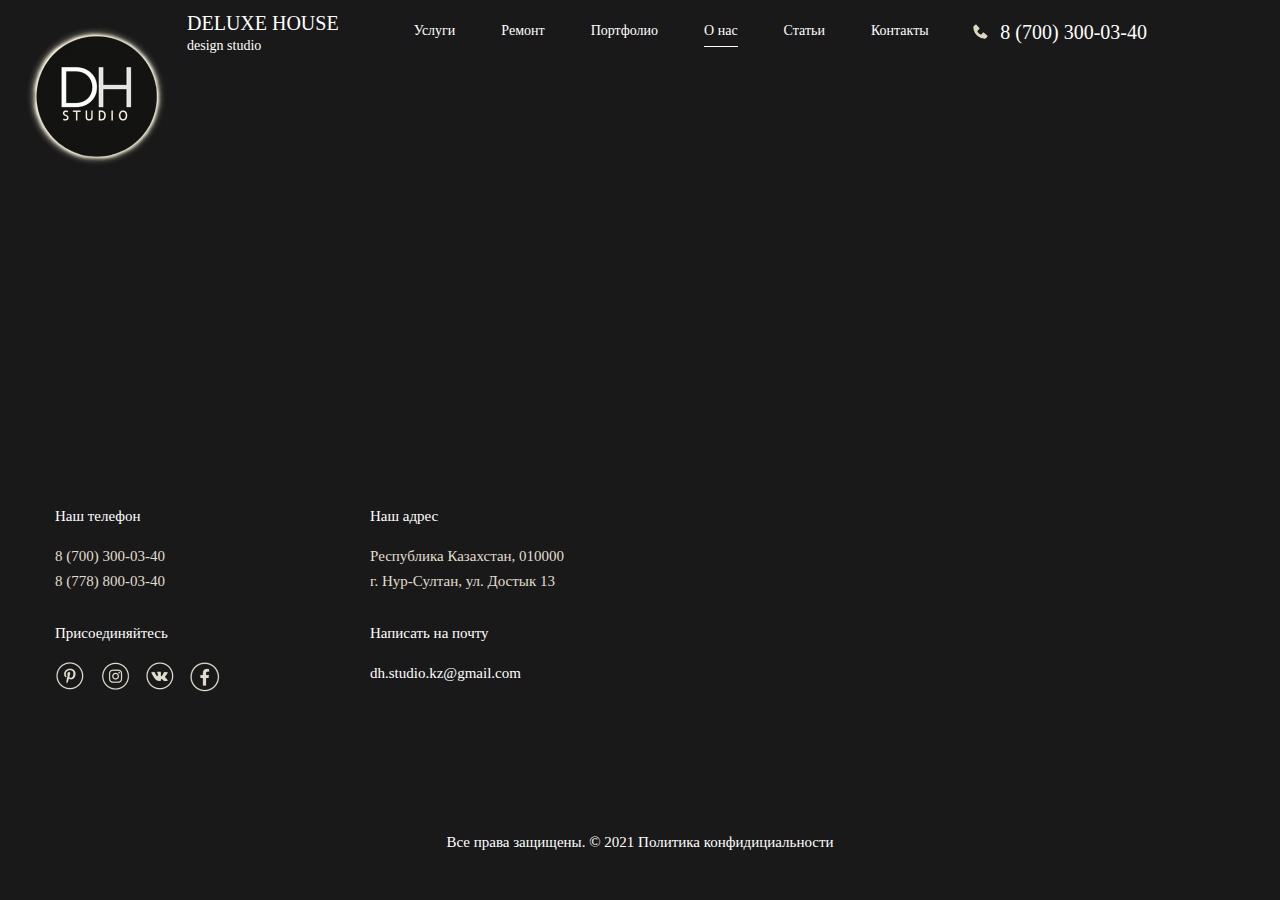
==== index.html @ 2b7fc21f "added footer" ====
<!doctype html>
<html lang="en">
<head>
	<meta charset="UTF-8">
	<meta http-equiv="x-ua-compatible" content="IE=Edge">
	<meta name="viewport" content="width=device-width, initial-scale=1.0">
	<title>Document</title>
	<link rel="stylesheet" href="/css/style.css">
</head>
<body>
	<div class="wrapper">
		<header class="header">
			<div class="header__inner">
				<div class="logo__inner">
					<a class="logo logo__home" href="#">
						<img src="/img/home_icon.png" alt="logo">
					</a>
					<div class="logo__text">DELUXE HOUSE 
						<span>design studio</span></div>
				</div>
				<nav class="menu">
					<ul class="menu__list">
						<li class="menu__list-item">
							<a class="menu__list-link" href="#">
								Услуги
							</a>
						</li>
						<li class="menu__list-item">
							<a class="menu__list-link" href="#">
								Ремонт
							</a>
						</li>
						<li class="menu__list-item">
							<a class="menu__list-link" href="#">
								Портфолио
							</a>
						</li>
						<li class="menu__list-item menu__list-item--active">
							<a class="menu__list-link" href="#">
								О нас
							</a>
						</li>
						<li class="menu__list-item">
							<a class="menu__list-link" href="#">
								Статьи
							</a>
						</li>
						<li class="menu__list-item">
							<a class="menu__list-link" href="#">
								Контакты
							</a>
						</li>
					</ul>
				</nav>
				<a class="header__phone" href="tel:87003000340">8 (700) 300-03-40</a>
			</div>
		</header>
		<main class="main">

		</main>
		<footer class="footer">
			<div class="container">
				<div class="footer__content">
					<div class="footer__inner">
						<div class="footer__phone">
							<h5 class="footer__title">Наш телефон</h5>
							<div class="footer__subtitle">
								<a class="footer__number" href="87003000340">8 (700) 300-03-40</a>
								<a class="footer__number" href="87788000340">8 (778) 800-03-40</a>
							</div>
						</div>
						<div class="footer_addres">
							<h5 class="footer__title">Наш адрес</h5>
							<div class="footer__subtitle">
								<p>Республика Казахстан, 010000</p>
								<p>г. Нур-Султан, ул. Достык 13</p>
							</div>
						</div>
						<div class="footer__social">
							<h5 class="footer__title">Присоединяйтесь</h5>
							<ul class="social">
								<li class="social__list">
									<a class="social__link" href="#">
										<img class="social__img" src="/img/pinterest_icon.png" alt="">
									</a>
								</li>
								<li class="social__list">
									<a class="social__link" href="#">
										<img class="social__img" src="/img/instagram_icon.png" alt="">
									</a>
								</li>
								<li class="social__list">
									<a class="social__link" href="#">
										<img class="social__img" src="/img/vk_icon.png" alt="">
									</a>
								</li>
								<li class="social__list">
									<a class="social__link" href="#">
										<img class="social__img" src="/img/facebook_icon.png" alt="">
									</a>
								</li>
							</ul>
						</div>
						<div class="footer__mail">
							<h5 class="footer__title">Написать на почту</h5>
							<a href="mailto:dh.studio.kz@gmail.com" target="_blank" rel="noopener noreferrer">dh.studio.kz@gmail.com</a>
						</div>
					</div>
					<div class="map">
						<iframe src="https://www.google.com/maps/embed?pb=!1m18!1m12!1m3!1d10016.184643690429!2d71.42418706864368!3d51.12605656618589!2m3!1f0!2f0!3f0!3m2!1i1024!2i768!4f13.1!3m3!1m2!1s0x4245841c452ea5e5%3A0xdafc967b42e68013!2z0YPQuy4g0JTQvtGB0YLRi9C6IDEzLCDQndGD0YAt0KHRg9C70YLQsNC9IDAyMDAwMCwg0JrQsNC30LDRhdGB0YLQsNC9!5e0!3m2!1sru!2sua!4v1630430428608!5m2!1sru!2sua" width="570" height="300" style="border:0;border-radius:5px;" allowfullscreen="" loading="lazy"></iframe>
					</div>
				</div>
				<div class="footer__copyright">
					<div class="container">
						<p>
							Все права защищены. © 2021 Политика конфидициальности
						</p>
					</div>
				</div>
			</div>
		</footer>
	</div>
</body>
</html>
---- css/style.css ----
body, div, dl, dt, dd, ul, ol, li, h1, h2, h3, h4, h5, h6, pre, 
form, fieldset, input, p, blockquote, table, th, td, embed, object {padding: 0;margin: 0; }
fieldset, img, abbr{border: 0;}
*,*:before,*:after{-moz-box-sizing: border-box;-webkit-box-sizing: border-box;box-sizing: border-box;}
:focus,:active{outline: none;}
a:focus,a:active{outline: none;}
nav,footer,header,aside{display: block;}
html,body{height:100%;width:100%;font-size:100%;line-height:1;font-size:14px;-ms-text-size-adjust:100%;-moz-text-size-adjust:100%;-webkit-text-size-adjust:100%;}
input,button,textarea{font-family:inherit;}
input::-ms-clear{display: none;}
button{cursor: pointer;}
button::-moz-focus-inner {padding:0;border:0;}
a,a:visited{text-decoration: none;color: inherit;}
a:hover{text-decoration: none;}
ul li{list-style: none;}
img{vertical-align: top;}
h1,h2,h3,h4,h5,h6{font-size:inherit;font-weight: inherit;}

/*--------------------*/

body{
   background-color: #191919;
   color: #fff;
   height: 100%;
   max-width: 1440px;
   margin: 0 auto;
}

.wrapper{
   display: flex;
   flex-direction: column;
   min-height: 100%;
}

.main{
   flex: 1 0 auto;
}

.footer{
   flex: 0 0 auto;
}

.header{

}

.container{
   max-width: 1200px;
   margin: 0 auto;
   padding: 0 15px;
}

.header__inner{
   display: flex;
   justify-content: space-between;
}

.logo{

}

.logo__inner{
   position: relative;
}

.logo__home{
   position: absolute;
   top: 25px;
   right: 200px;
}

.logo__text{
   max-width: 184px;
   text-transform: uppercase;
   font-size: 20px;
   margin-left: 187px;
   margin-top: 13px;
}

.logo__text span{
   text-transform: none;
   font-size: 14px;
}

.menu{
   margin-top: 24px;
}

.menu__list{
   display: flex;
}

.menu__list-item{
}

.menu__list-item + .menu__list-item{
   margin-left: 46px;
}

.menu__list-item--active{
   padding-bottom: 9px;
   position: relative;
}

.menu__list-item--active::after{
   content: '';
   position: absolute;
   bottom: 0;
   left: 0;
   right: 0;
   height: 1px;
   background-color: #fff;
}

.header__phone{
padding-left: 29px;
margin-right: 133px;
margin-top: 22px;
font-size: 20px;
position: relative;
}

.header__phone::before{
   content: '';
   position: absolute;
   background-image: url(/img/phone_icon.svg);
   height: 19px;
   width: 19px;
   left: 0;
}

.footer{
   font-size: 15px;
   line-height: 25px;
}

.footer__content {
   display: flex;
   padding-bottom: 37px;
}

.footer__inner {
   margin-top: 60px;
   min-width: 600px;
   display: grid;
   grid-template-columns: 1fr 1fr;
   grid-template-rows: 87px 87px;
   gap: 30px;
}

.footer__title{
   margin-bottom: 15px;
   letter-spacing: normal;
}

.footer__subtitle{
   font-weight: 400;
   color: #E1DECE;
}

.footer__phone {
}

.footer__number {
   display: block;
}

.footer__social {
}

.social {
   display: flex;
}

.social__list + .social__list {
   margin-left: 15px;
}

.social__link {
}

.social__img {
}

.footer_addres {
}

.footer__mail {
}

.footer__location {
}

.footer__copyright{
   text-align: center;
   padding: 41px 0 45px;
   font-size: 15px;
   line-height: 25px;
}
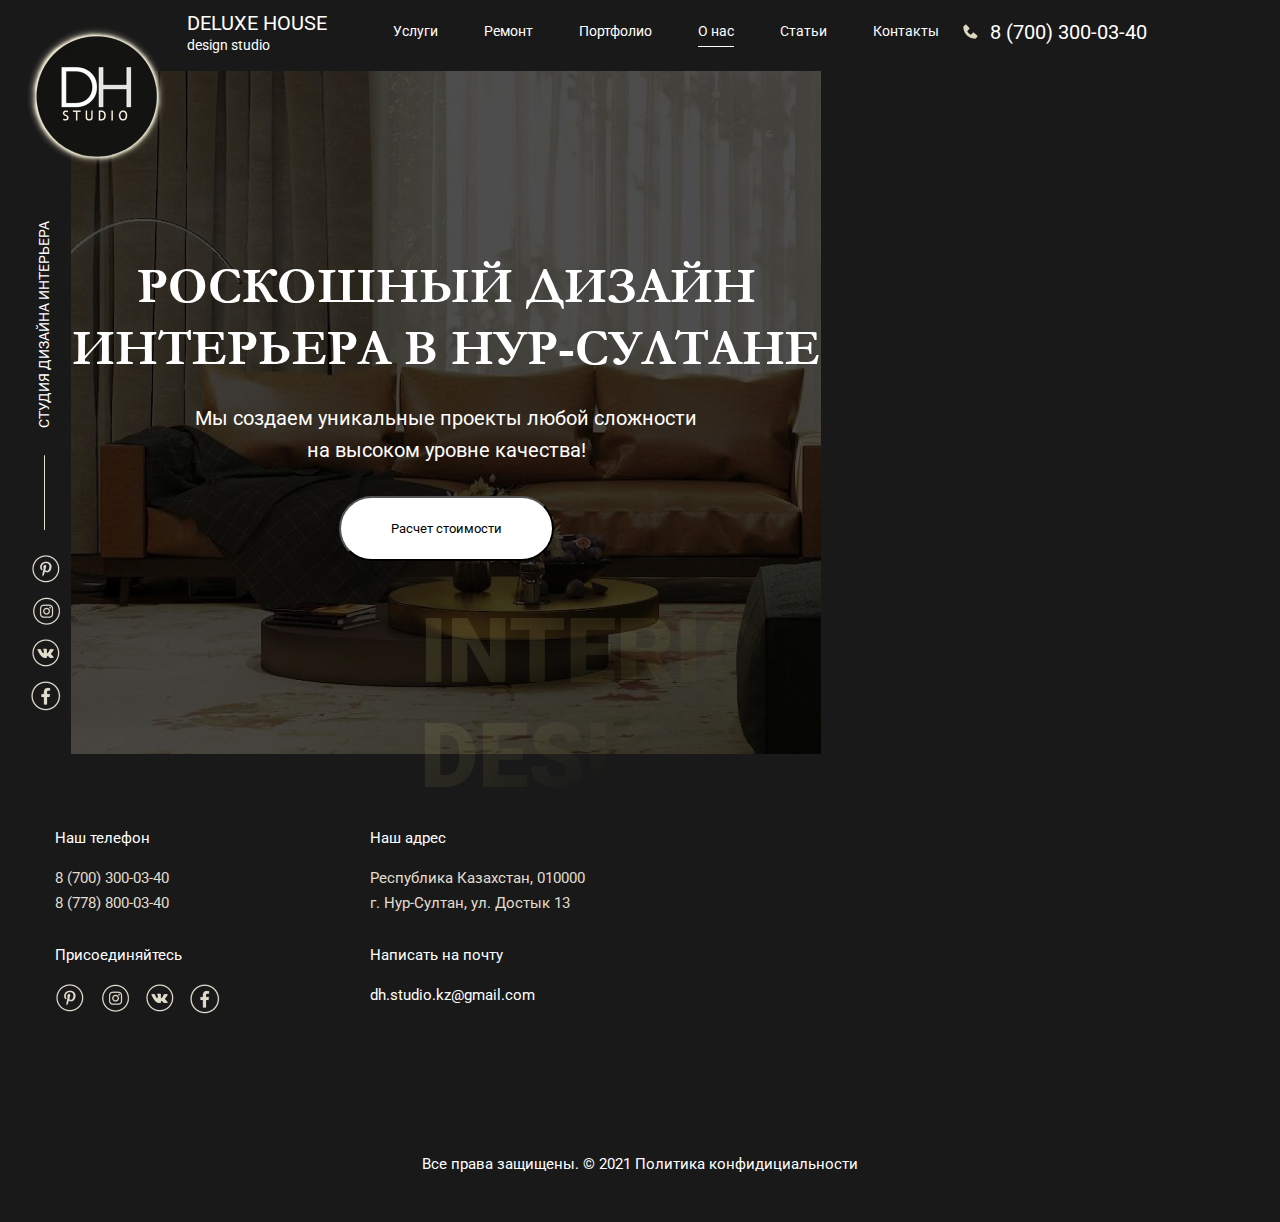
==== commit e0365dcb: "first section" ====
--- a/index.html
+++ b/index.html
@@ -4,6 +4,7 @@
 	<meta charset="UTF-8">
 	<meta http-equiv="x-ua-compatible" content="IE=Edge">
 	<meta name="viewport" content="width=device-width, initial-scale=1.0">
+	<link href="https://fonts.googleapis.com/css2?family=Roboto:wght@300;400;700&display=swap" rel="stylesheet">
 	<title>Document</title>
 	<link rel="stylesheet" href="/css/style.css">
 </head>
@@ -56,7 +57,43 @@
 			</div>
 		</header>
 		<main class="main">
-
+			<section class="home">
+				<aside class="home__aside">
+					<div class="aside__title">СТУДИЯ ДИЗАЙНА ИНТЕРЬЕРА</div>
+					<ul class="social social__aside">
+						<li class="social__list">
+							<a class="social__link" href="#">
+								<img class="social__img" src="/img/pinterest_icon.png" alt="">
+							</a>
+						</li>
+						<li class="social__list">
+							<a class="social__link" href="#">
+								<img class="social__img" src="/img/instagram_icon.png" alt="">
+							</a>
+						</li>
+						<li class="social__list">
+							<a class="social__link" href="#">
+								<img class="social__img" src="/img/vk_icon.png" alt="">
+							</a>
+						</li>
+						<li class="social__list">
+							<a class="social__link" href="#">
+								<img class="social__img" src="/img/facebook_icon.png" alt="">
+							</a>
+						</li>
+					</ul>
+				</aside>
+				<div class="home__content">
+					<div class="home__text">
+						<h1 class="home__title">РОСКОШНЫЙ ДИЗАЙН ИНТЕРЬЕРА В НУР-СУЛТАНЕ</h1>
+						<p class="home__subtitle">Мы создаем уникальные проекты любой сложности на высоком уровне качества!</p>
+						<button class="cost">Расчет стоимости</button>
+					</div>
+					<div class="home__img">
+						<img src="/img/main_gradient_text.png" alt="">
+					</div>
+				</div>
+			</section>
 		</main>
 		<footer class="footer">
 			<div class="container">
--- a/css/style.css
+++ b/css/style.css
@@ -18,12 +18,48 @@
 
 /*--------------------*/
 
+@font-face {
+   font-family: 'Garamond';
+   src: url('/fonts/GARA.woff2') format('woff2'),
+      url('/fonts/GARA.woff') format('woff');
+   font-style: normal;
+   font-weight: normal;
+   font-display: swap;
+}
+
+@font-face {
+   font-family: 'Garamond';
+   src: url('/fonts/GARARG.woff2') format('woff2'),
+      url('/fonts/GARARG.woff') format('woff');
+   font-style: normal;
+   font-weight: normal;
+   font-display: swap;
+}
+
+@font-face {
+   font-family: 'Garamond';
+   src: url('/fonts/GARABD.woff2') format('woff2'),
+      url('/fonts/GARABD.woff') format('woff');
+   font-style: normal;
+   font-weight: bold;
+   font-display: swap;
+}
+
+@font-face {
+   font-family: 'Garamond';
+   src: url('/fonts/GARABDIT.woff2') format('woff2'),
+      url('/fonts/GARABDIT.woff') format('woff');
+   font-style: italic;
+   font-weight: bold;
+   font-display: swap;
+}
+
 body{
    background-color: #191919;
    color: #fff;
    height: 100%;
    max-width: 1440px;
-   margin: 0 auto;
+   font-family: 'Roboto', sans-serif;
 }
 
 .wrapper{
@@ -41,7 +77,7 @@
 }
 
 .header{
-
+   min-width: 100%;
 }
 
 .container{
@@ -50,13 +86,17 @@
    padding: 0 15px;
 }
 
+.social {
+   display: flex;
+}
+
+.social__list{
+   margin-right: 15px;
+}
+
 .header__inner{
    display: flex;
    justify-content: space-between;
-}
-
-.logo{
-
 }
 
 .logo__inner{
@@ -83,14 +123,14 @@
 }
 
 .menu{
-   margin-top: 24px;
+   margin: 24px 0;
 }
 
 .menu__list{
    display: flex;
 }
 
-.menu__list-item{
+.header{
 }
 
 .menu__list-item + .menu__list-item{
@@ -127,6 +167,91 @@
    height: 19px;
    width: 19px;
    left: 0;
+}
+
+.main {
+   width: 100%;
+}
+
+.home {
+   display: flex;
+   width: 100%;
+}
+
+.home__aside {
+   position: relative;
+}
+
+.aside__title {
+   width: 224px;
+   position: absolute;
+   top: 357px;
+   left: 37px;
+   transform: rotate(-90deg);
+   transform-origin: left top 0;
+}
+
+.aside__title::before{
+   content: '';
+   position: absolute;
+   width: 75px;
+   height: 1px;
+   border-radius: 5px;
+   background-color: #E1DECE;
+   left: -102px;
+   top: 7px;
+}
+
+.social__aside{
+   flex-direction: column;
+   margin-top: 483px;
+   margin-bottom: 42px;
+}
+
+.social__aside .social__list{
+   margin: 0 10px 12px 31px;
+}
+
+.home__content {
+   max-width: 1345px;
+   padding-top: 185px;
+   text-align: center;
+   background: url(../img/main_bg.jpg) top left no-repeat;
+   position: relative;
+   z-index: -1;
+}
+
+.home__text{
+   max-width: 750px;
+   margin: 0 auto;
+}
+
+.home__title {
+   margin-bottom: 22px;
+   font-family: 'Garamond';
+   font-weight: bold;
+   font-size: 50px;
+   line-height: 62px;
+}
+.home__subtitle {
+   max-width: 510px;
+   min-height: 94px;
+   margin: 0 auto;
+   padding-bottom: 10px;
+   font-size: 20px;
+   line-height: 32px;
+}
+.cost {
+   max-width: 220px;
+   border-radius: 50px;
+   background-color: #fff;
+   padding: 23px 50px;
+}
+
+.home__img{
+   position: absolute;
+   bottom: -22px;
+   right: 0;
 }
 
 .footer{
@@ -158,37 +283,8 @@
    color: #E1DECE;
 }
 
-.footer__phone {
-}
-
 .footer__number {
    display: block;
-}
-
-.footer__social {
-}
-
-.social {
-   display: flex;
-}
-
-.social__list + .social__list {
-   margin-left: 15px;
-}
-
-.social__link {
-}
-
-.social__img {
-}
-
-.footer_addres {
-}
-
-.footer__mail {
-}
-
-.footer__location {
 }
 
 .footer__copyright{
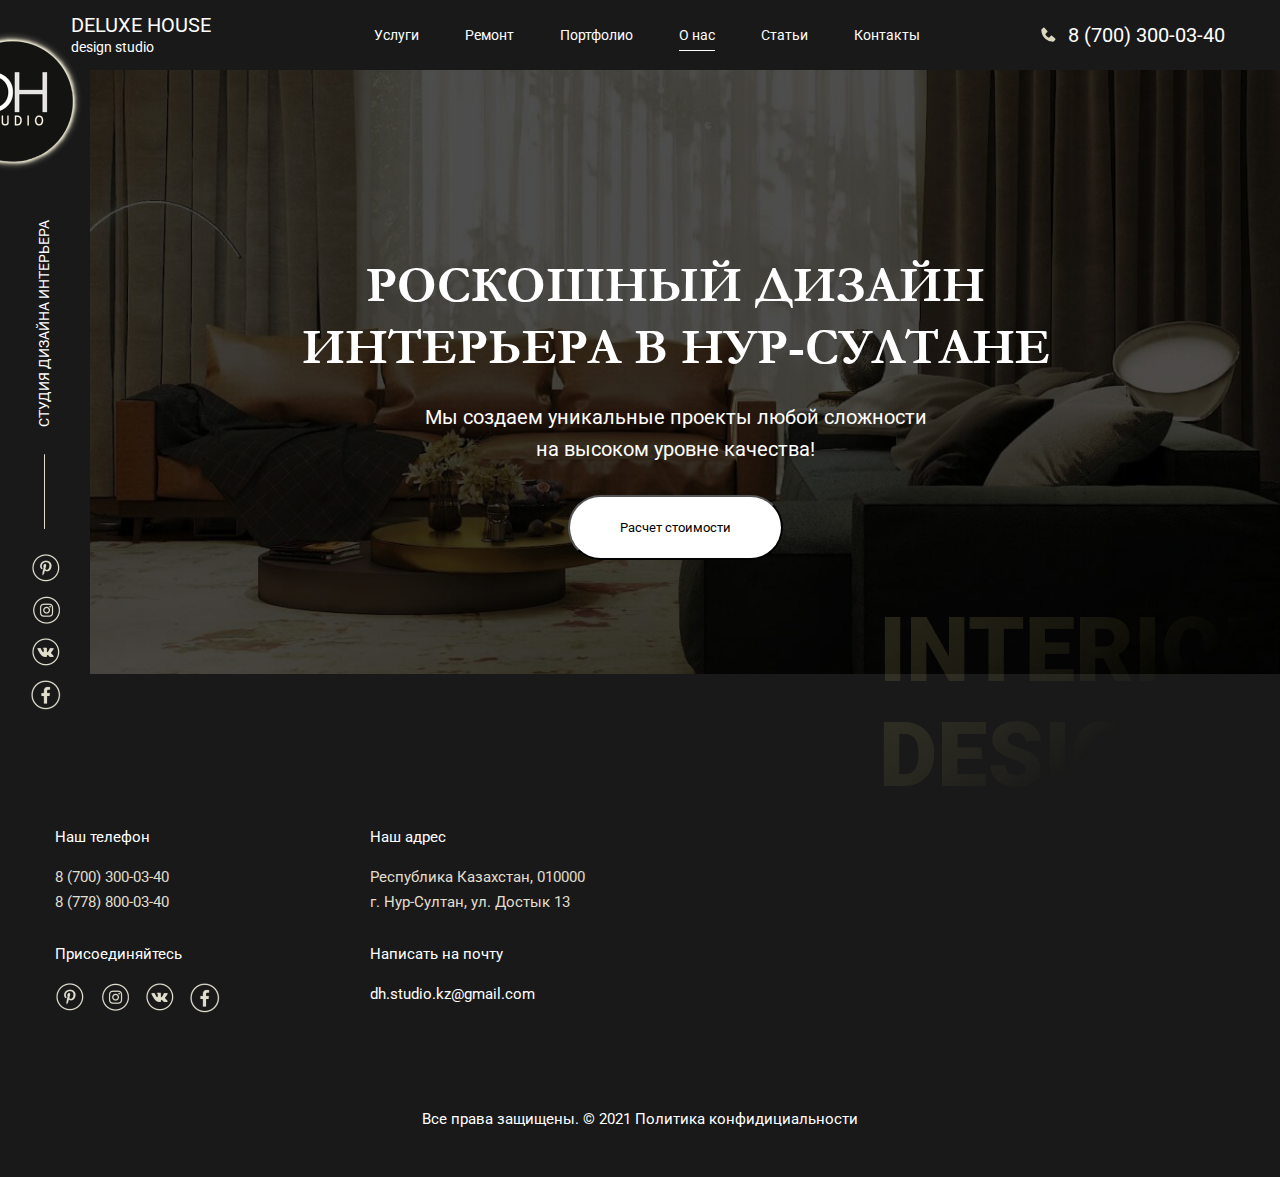
==== commit 9c62c04f: "corrections" ====
--- a/index.html
+++ b/index.html
@@ -11,53 +11,53 @@
 <body>
 	<div class="wrapper">
 		<header class="header">
-			<div class="header__inner">
-				<div class="logo__inner">
-					<a class="logo logo__home" href="#">
-						<img src="/img/home_icon.png" alt="logo">
-					</a>
-					<div class="logo__text">DELUXE HOUSE 
-						<span>design studio</span></div>
+			<div class="container">
+				<div class="header__inner">
+					<div class="logo__inner">
+						<div class="logo__text">DELUXE HOUSE 
+							<span>design studio</span>
+						</div>
+					</div>
+					<nav class="menu">
+						<ul class="menu__list">
+							<li class="menu__list-item">
+								<a class="menu__list-link" href="#">
+									Услуги
+								</a>
+							</li>
+							<li class="menu__list-item">
+								<a class="menu__list-link" href="#">
+									Ремонт
+								</a>
+							</li>
+							<li class="menu__list-item">
+								<a class="menu__list-link" href="#">
+									Портфолио
+								</a>
+							</li>
+							<li class="menu__list-item menu__list-item--active">
+								<a class="menu__list-link" href="#">
+									О нас
+								</a>
+							</li>
+							<li class="menu__list-item">
+								<a class="menu__list-link" href="#">
+									Статьи
+								</a>
+							</li>
+							<li class="menu__list-item">
+								<a class="menu__list-link" href="#">
+									Контакты
+								</a>
+							</li>
+						</ul>
+					</nav>
+					<a class="header__phone" href="tel:87003000340">8 (700) 300-03-40</a>
 				</div>
-				<nav class="menu">
-					<ul class="menu__list">
-						<li class="menu__list-item">
-							<a class="menu__list-link" href="#">
-								Услуги
-							</a>
-						</li>
-						<li class="menu__list-item">
-							<a class="menu__list-link" href="#">
-								Ремонт
-							</a>
-						</li>
-						<li class="menu__list-item">
-							<a class="menu__list-link" href="#">
-								Портфолио
-							</a>
-						</li>
-						<li class="menu__list-item menu__list-item--active">
-							<a class="menu__list-link" href="#">
-								О нас
-							</a>
-						</li>
-						<li class="menu__list-item">
-							<a class="menu__list-link" href="#">
-								Статьи
-							</a>
-						</li>
-						<li class="menu__list-item">
-							<a class="menu__list-link" href="#">
-								Контакты
-							</a>
-						</li>
-					</ul>
-				</nav>
-				<a class="header__phone" href="tel:87003000340">8 (700) 300-03-40</a>
 			</div>
-		</header>
-		<main class="main">
-			<section class="home">
+			<div class="home">
+				<img class="home__bg" src="/img/main_bg.jpg" alt="">
+				<img class="home__img" src="/img/main_gradient_text.png" alt="">
 				<aside class="home__aside">
 					<div class="aside__title">СТУДИЯ ДИЗАЙНА ИНТЕРЬЕРА</div>
 					<ul class="social social__aside">
@@ -83,17 +83,20 @@
 						</li>
 					</ul>
 				</aside>
-				<div class="home__content">
-					<div class="home__text">
-						<h1 class="home__title">РОСКОШНЫЙ ДИЗАЙН ИНТЕРЬЕРА В НУР-СУЛТАНЕ</h1>
-						<p class="home__subtitle">Мы создаем уникальные проекты любой сложности на высоком уровне качества!</p>
-						<button class="cost">Расчет стоимости</button>
-					</div>
-					<div class="home__img">
-						<img src="/img/main_gradient_text.png" alt="">
+				<div class="container">
+					<div class="home__content">
+						<img class="logo__circle" src="/img/home_icon.png" alt="logo">
+						<div class="home__text">
+							<h1 class="home__title">РОСКОШНЫЙ ДИЗАЙН ИНТЕРЬЕРА В НУР-СУЛТАНЕ</h1>
+							<p class="home__subtitle">Мы создаем уникальные проекты любой сложности на высоком уровне качества!</p>
+							<button class="cost">Расчет стоимости</button>
+						</div>
 					</div>
 				</div>
-			</section>
+			</div>
+		</header>
+		<main class="main">
+			
 		</main>
 		<footer class="footer">
 			<div class="container">
@@ -143,9 +146,9 @@
 							<a href="mailto:dh.studio.kz@gmail.com" target="_blank" rel="noopener noreferrer">dh.studio.kz@gmail.com</a>
 						</div>
 					</div>
-					<div class="map">
+					<!-- <div class="map">
 						<iframe src="https://www.google.com/maps/embed?pb=!1m18!1m12!1m3!1d10016.184643690429!2d71.42418706864368!3d51.12605656618589!2m3!1f0!2f0!3f0!3m2!1i1024!2i768!4f13.1!3m3!1m2!1s0x4245841c452ea5e5%3A0xdafc967b42e68013!2z0YPQuy4g0JTQvtGB0YLRi9C6IDEzLCDQndGD0YAt0KHRg9C70YLQsNC9IDAyMDAwMCwg0JrQsNC30LDRhdGB0YLQsNC9!5e0!3m2!1sru!2sua!4v1630430428608!5m2!1sru!2sua" width="570" height="300" style="border:0;border-radius:5px;" allowfullscreen="" loading="lazy"></iframe>
-					</div>
+					</div> -->
 				</div>
 				<div class="footer__copyright">
 					<div class="container">
--- a/css/style.css
+++ b/css/style.css
@@ -38,8 +38,7 @@
 
 @font-face {
    font-family: 'Garamond';
-   src: url('/fonts/GARABD.woff2') format('woff2'),
-      url('/fonts/GARABD.woff') format('woff');
+   src: url('/fonts/GARABD.woff') format('woff');
    font-style: normal;
    font-weight: bold;
    font-display: swap;
@@ -55,19 +54,30 @@
 }
 
 body{
+   font-family: 'Roboto', sans-serif;
+   margin: 0 auto;
+   padding: 0;
+   position: relative;
    background-color: #191919;
    color: #fff;
-   height: 100%;
-   max-width: 1440px;
-   font-family: 'Roboto', sans-serif;
 }
 
 .wrapper{
    display: flex;
    flex-direction: column;
-   min-height: 100%;
-}
-
+}
+
+.container{
+   position: relative;
+   width: 1170px;
+   margin: 0 auto;
+   padding: 0;
+}
+
+.header{
+   display: block;;
+
+}
 .main{
    flex: 1 0 auto;
 }
@@ -76,16 +86,6 @@
    flex: 0 0 auto;
 }
 
-.header{
-   min-width: 100%;
-}
-
-.container{
-   max-width: 1200px;
-   margin: 0 auto;
-   padding: 0 15px;
-}
-
 .social {
    display: flex;
 }
@@ -97,24 +97,19 @@
 .header__inner{
    display: flex;
    justify-content: space-between;
+   align-items: center;
+   height: 70px;
 }
 
 .logo__inner{
    position: relative;
 }
 
-.logo__home{
-   position: absolute;
-   top: 25px;
-   right: 200px;
-}
-
 .logo__text{
+   margin-left: 16px;
    max-width: 184px;
    text-transform: uppercase;
    font-size: 20px;
-   margin-left: 187px;
-   margin-top: 13px;
 }
 
 .logo__text span{
@@ -122,15 +117,12 @@
    font-size: 14px;
 }
 
-.menu{
-   margin: 24px 0;
-}
-
 .menu__list{
    display: flex;
 }
 
-.header{
+.menu__list-item{
+   padding: 9px 0;
 }
 
 .menu__list-item + .menu__list-item{
@@ -138,7 +130,7 @@
 }
 
 .menu__list-item--active{
-   padding-bottom: 9px;
+   padding: 9px 0;
    position: relative;
 }
 
@@ -154,8 +146,6 @@
 
 .header__phone{
 padding-left: 29px;
-margin-right: 133px;
-margin-top: 22px;
 font-size: 20px;
 position: relative;
 }
@@ -176,6 +166,21 @@
 .home {
    display: flex;
    width: 100%;
+   position: relative;
+}
+
+.home__bg{
+   position: absolute;
+   z-index: -99;
+   right: 0;
+   top: 0;
+   width: 93%;
+}
+
+.home__img{
+   position: absolute;
+   bottom: -22px;
+   right: 0;
 }
 
 .home__aside {
@@ -216,9 +221,14 @@
    max-width: 1345px;
    padding-top: 185px;
    text-align: center;
-   background: url(../img/main_bg.jpg) top left no-repeat;
    position: relative;
    z-index: -1;
+}
+
+.logo__circle{
+   position: absolute;
+   top: -40px;
+   left: -150px;
 }
 
 .home__text{
@@ -227,31 +237,27 @@
 }
 
 .home__title {
-   margin-bottom: 22px;
+   padding-bottom: 22px;
    font-family: 'Garamond';
    font-weight: bold;
    font-size: 50px;
    line-height: 62px;
 }
+
 .home__subtitle {
    max-width: 510px;
    min-height: 94px;
    margin: 0 auto;
-   padding-bottom: 10px;
+   padding-bottom: 30px;
    font-size: 20px;
    line-height: 32px;
 }
+
 .cost {
    max-width: 220px;
    border-radius: 50px;
    background-color: #fff;
    padding: 23px 50px;
-}
-
-.home__img{
-   position: absolute;
-   bottom: -22px;
-   right: 0;
 }
 
 .footer{
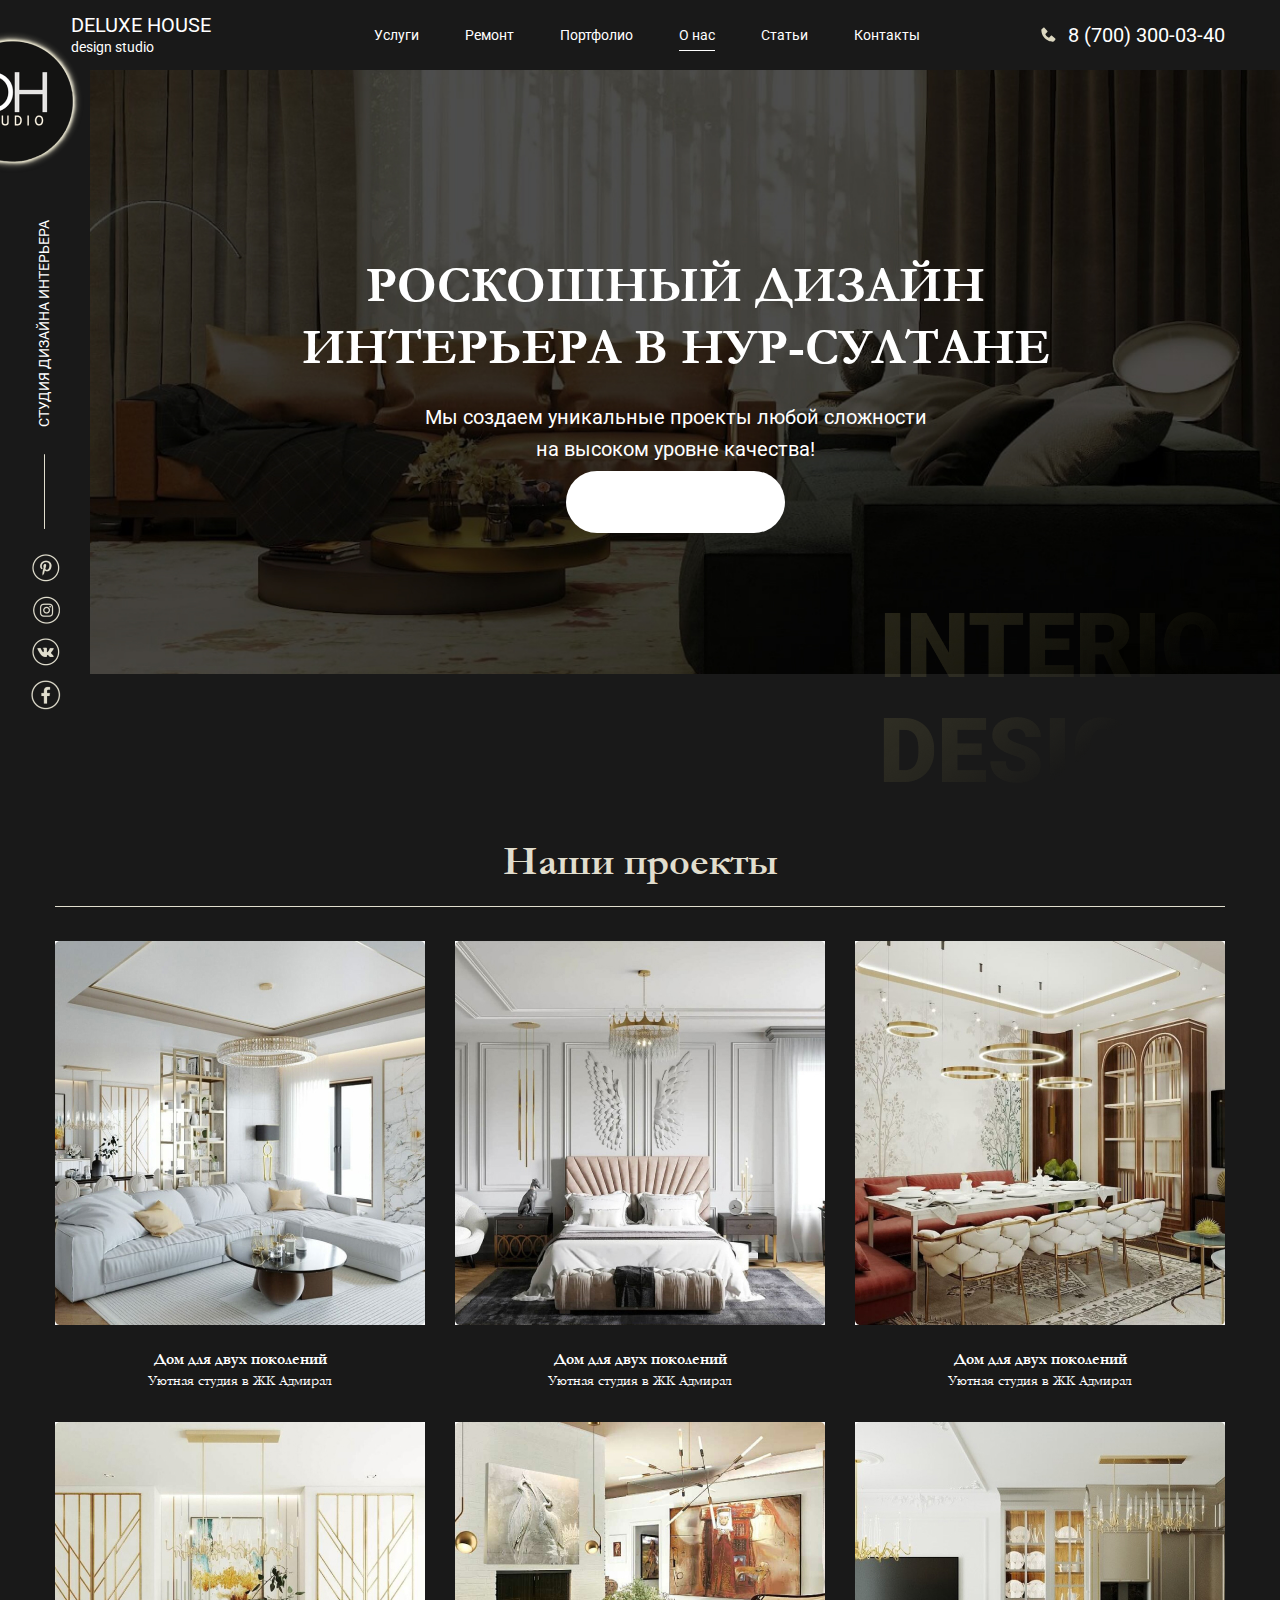
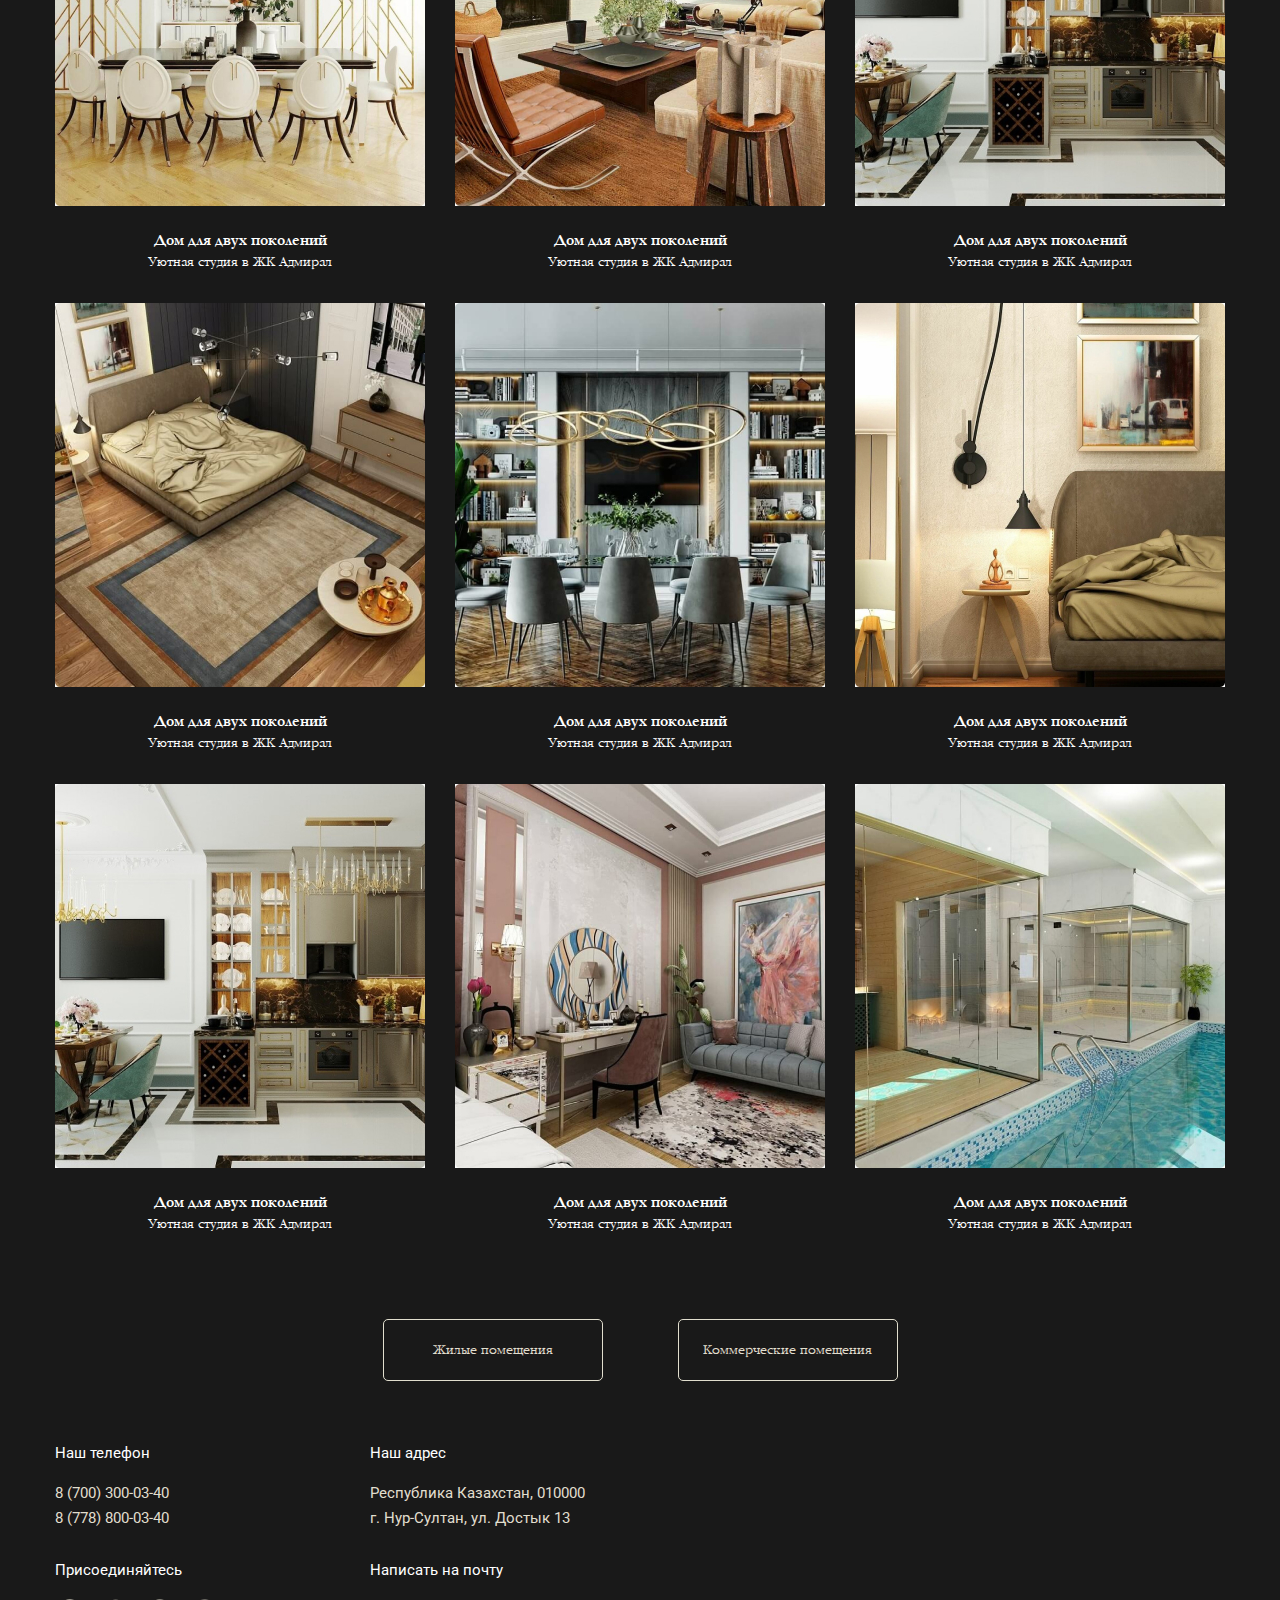
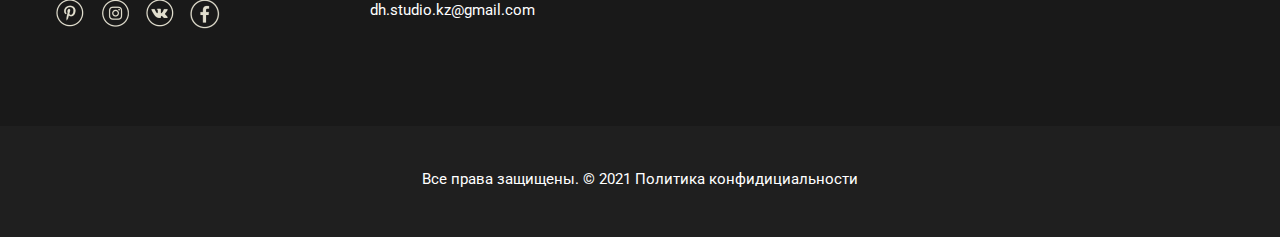
==== commit d161eceb: "projects section" ====
--- a/index.html
+++ b/index.html
@@ -89,14 +89,84 @@
 						<div class="home__text">
 							<h1 class="home__title">РОСКОШНЫЙ ДИЗАЙН ИНТЕРЬЕРА В НУР-СУЛТАНЕ</h1>
 							<p class="home__subtitle">Мы создаем уникальные проекты любой сложности на высоком уровне качества!</p>
-							<button class="cost">Расчет стоимости</button>
+							<a class="cost" href="#">Расчет стоимости</a>
 						</div>
 					</div>
 				</div>
 			</div>
 		</header>
 		<main class="main">
-			
+			<section class="projects">
+				<div class="container">
+					<h2 class="projects__title">Наши проекты</h2>
+					<div class="projects__inner">
+						<div class="projects__item">
+							<img class="projects__item-img" src="/img/projects/projects_item_1.jpg" alt="">
+							<div class="projects__item-title">Дом для двух поколений</div>
+							<div class="projects__item-subtitle">Уютная студия в ЖК Адмирал</div>
+						</div>
+						<div class="projects__item">
+							<img class="projects__item-img" src="/img/projects/projects_item_2.jpg" alt="">
+							<div class="projects__item-title">Дом для двух поколений</div>
+							<div class="projects__item-subtitle">Уютная студия в ЖК Адмирал</div>
+						</div>
+						<div class="projects__item">
+							<img class="projects__item-img" src="/img/projects/projects_item_3.jpg" alt="">
+							<div class="projects__item-title">Дом для двух поколений</div>
+							<div class="projects__item-subtitle">Уютная студия в ЖК Адмирал</div>
+						</div>
+						<div class="projects__item">
+							<img class="projects__item-img" src="/img/projects/projects_item_4.jpg" alt="">
+							<div class="projects__item-title">Дом для двух поколений</div>
+							<div class="projects__item-subtitle">Уютная студия в ЖК Адмирал</div>
+						</div>
+						<div class="projects__item">
+							<img class="projects__item-img" src="/img/projects/projects_item_5.jpg" alt="">
+							<div class="projects__item-title">Дом для двух поколений</div>
+							<div class="projects__item-subtitle">Уютная студия в ЖК Адмирал</div>
+						</div>
+						<div class="projects__item">
+							<img class="projects__item-img" src="/img/projects/projects_item_6.jpg" alt="">
+							<div class="projects__item-title">Дом для двух поколений</div>
+							<div class="projects__item-subtitle">Уютная студия в ЖК Адмирал</div>
+						</div>
+						<div class="projects__item">
+							<img class="projects__item-img" src="/img/projects/projects_item_7.jpg" alt="">
+							<div class="projects__item-title">Дом для двух поколений</div>
+							<div class="projects__item-subtitle">Уютная студия в ЖК Адмирал</div>
+						</div>
+						<div class="projects__item">
+							<img class="projects__item-img" src="/img/projects/projects_item_8.jpg" alt="">
+							<div class="projects__item-title">Дом для двух поколений</div>
+							<div class="projects__item-subtitle">Уютная студия в ЖК Адмирал</div>
+						</div>
+						<div class="projects__item">
+							<img class="projects__item-img" src="/img/projects/projects_item_9.jpg" alt="">
+							<div class="projects__item-title">Дом для двух поколений</div>
+							<div class="projects__item-subtitle">Уютная студия в ЖК Адмирал</div>
+						</div>
+						<div class="projects__item">
+							<img class="projects__item-img" src="/img/projects/projects_item_10.jpg" alt="">
+							<div class="projects__item-title">Дом для двух поколений</div>
+							<div class="projects__item-subtitle">Уютная студия в ЖК Адмирал</div>
+						</div>
+						<div class="projects__item">
+							<img class="projects__item-img" src="/img/projects/projects_item_11.jpg" alt="">
+							<div class="projects__item-title">Дом для двух поколений</div>
+							<div class="projects__item-subtitle">Уютная студия в ЖК Адмирал</div>
+						</div>
+						<div class="projects__item">
+							<img class="projects__item-img" src="/img/projects/projects_item_12.jpg" alt="">
+							<div class="projects__item-title">Дом для двух поколений</div>
+							<div class="projects__item-subtitle">Уютная студия в ЖК Адмирал</div>
+						</div>
+					</div>
+					<div class="buttons">
+						<a class=" btn living-spaces" href="#">Жилые помещения</a>
+						<a class="btn commercial-spaces" href="#">Коммерческие помещения</a>
+					</div>
+				</div>
+			</section>
 		</main>
 		<footer class="footer">
 			<div class="container">
@@ -146,16 +216,16 @@
 							<a href="mailto:dh.studio.kz@gmail.com" target="_blank" rel="noopener noreferrer">dh.studio.kz@gmail.com</a>
 						</div>
 					</div>
-					<!-- <div class="map">
+					<div class="map">
 						<iframe src="https://www.google.com/maps/embed?pb=!1m18!1m12!1m3!1d10016.184643690429!2d71.42418706864368!3d51.12605656618589!2m3!1f0!2f0!3f0!3m2!1i1024!2i768!4f13.1!3m3!1m2!1s0x4245841c452ea5e5%3A0xdafc967b42e68013!2z0YPQuy4g0JTQvtGB0YLRi9C6IDEzLCDQndGD0YAt0KHRg9C70YLQsNC9IDAyMDAwMCwg0JrQsNC30LDRhdGB0YLQsNC9!5e0!3m2!1sru!2sua!4v1630430428608!5m2!1sru!2sua" width="570" height="300" style="border:0;border-radius:5px;" allowfullscreen="" loading="lazy"></iframe>
-					</div> -->
-				</div>
-				<div class="footer__copyright">
-					<div class="container">
-						<p>
-							Все права защищены. © 2021 Политика конфидициальности
-						</p>
-					</div>
+					</div>
+				</div>
+			</div>
+			<div class="footer__copyright">
+				<div class="container">
+					<p>
+						Все права защищены. © 2021 Политика конфидициальности
+					</p>
 				</div>
 			</div>
 		</footer>
--- a/css/style.css
+++ b/css/style.css
@@ -94,6 +94,18 @@
    margin-right: 15px;
 }
 
+.btn{
+   width: 220px;
+   height: 62px;
+   padding: 23px 0;
+   margin: 0 37.5px;
+   text-align: center;
+   border: 1px solid #E1DECE;
+   border-radius: 5px;
+   color: #E1DECE;
+   font-family: 'Garamond';
+}
+
 .header__inner{
    display: flex;
    justify-content: space-between;
@@ -159,10 +171,6 @@
    left: 0;
 }
 
-.main {
-   width: 100%;
-}
-
 .home {
    display: flex;
    width: 100%;
@@ -179,7 +187,7 @@
 
 .home__img{
    position: absolute;
-   bottom: -22px;
+   bottom: -60px;
    right: 0;
 }
 
@@ -210,7 +218,6 @@
 .social__aside{
    flex-direction: column;
    margin-top: 483px;
-   margin-bottom: 42px;
 }
 
 .social__aside .social__list{
@@ -260,6 +267,49 @@
    padding: 23px 50px;
 }
 
+.projects {
+   padding-top: 120px;
+}
+
+.projects__title {
+   padding-bottom: 23px;
+   margin-bottom: 34px;
+   font-family: "Garamond";
+   font-weight: bold;
+   font-size: 40px;
+   text-align: center;
+   color: #E1DECE;
+   border-bottom: 1px solid #E1DECE;
+}
+
+.projects__inner {
+   display: grid;
+   grid-template-columns: repeat(3, 1fr);
+   grid-template-rows: repeat(4, 1fr);
+   gap: 30px;
+   margin-bottom: 84px;
+}
+.projects__item {
+   text-align: center;
+   font-family: "Garamond";
+}
+.projects__item-img {
+   margin-bottom: 26px;
+}
+.projects__item-title {
+   margin-bottom: 7px;
+   font-size: 16px;
+   font-weight: bold;
+}
+.projects__item-subtitle {
+   margin-bottom: 4px;
+}
+
+.buttons{
+   display: flex;
+   justify-content: center;
+}
+
 .footer{
    font-size: 15px;
    line-height: 25px;
@@ -294,6 +344,7 @@
 }
 
 .footer__copyright{
+   background-color: #1F1F1F;
    text-align: center;
    padding: 41px 0 45px;
    font-size: 15px;
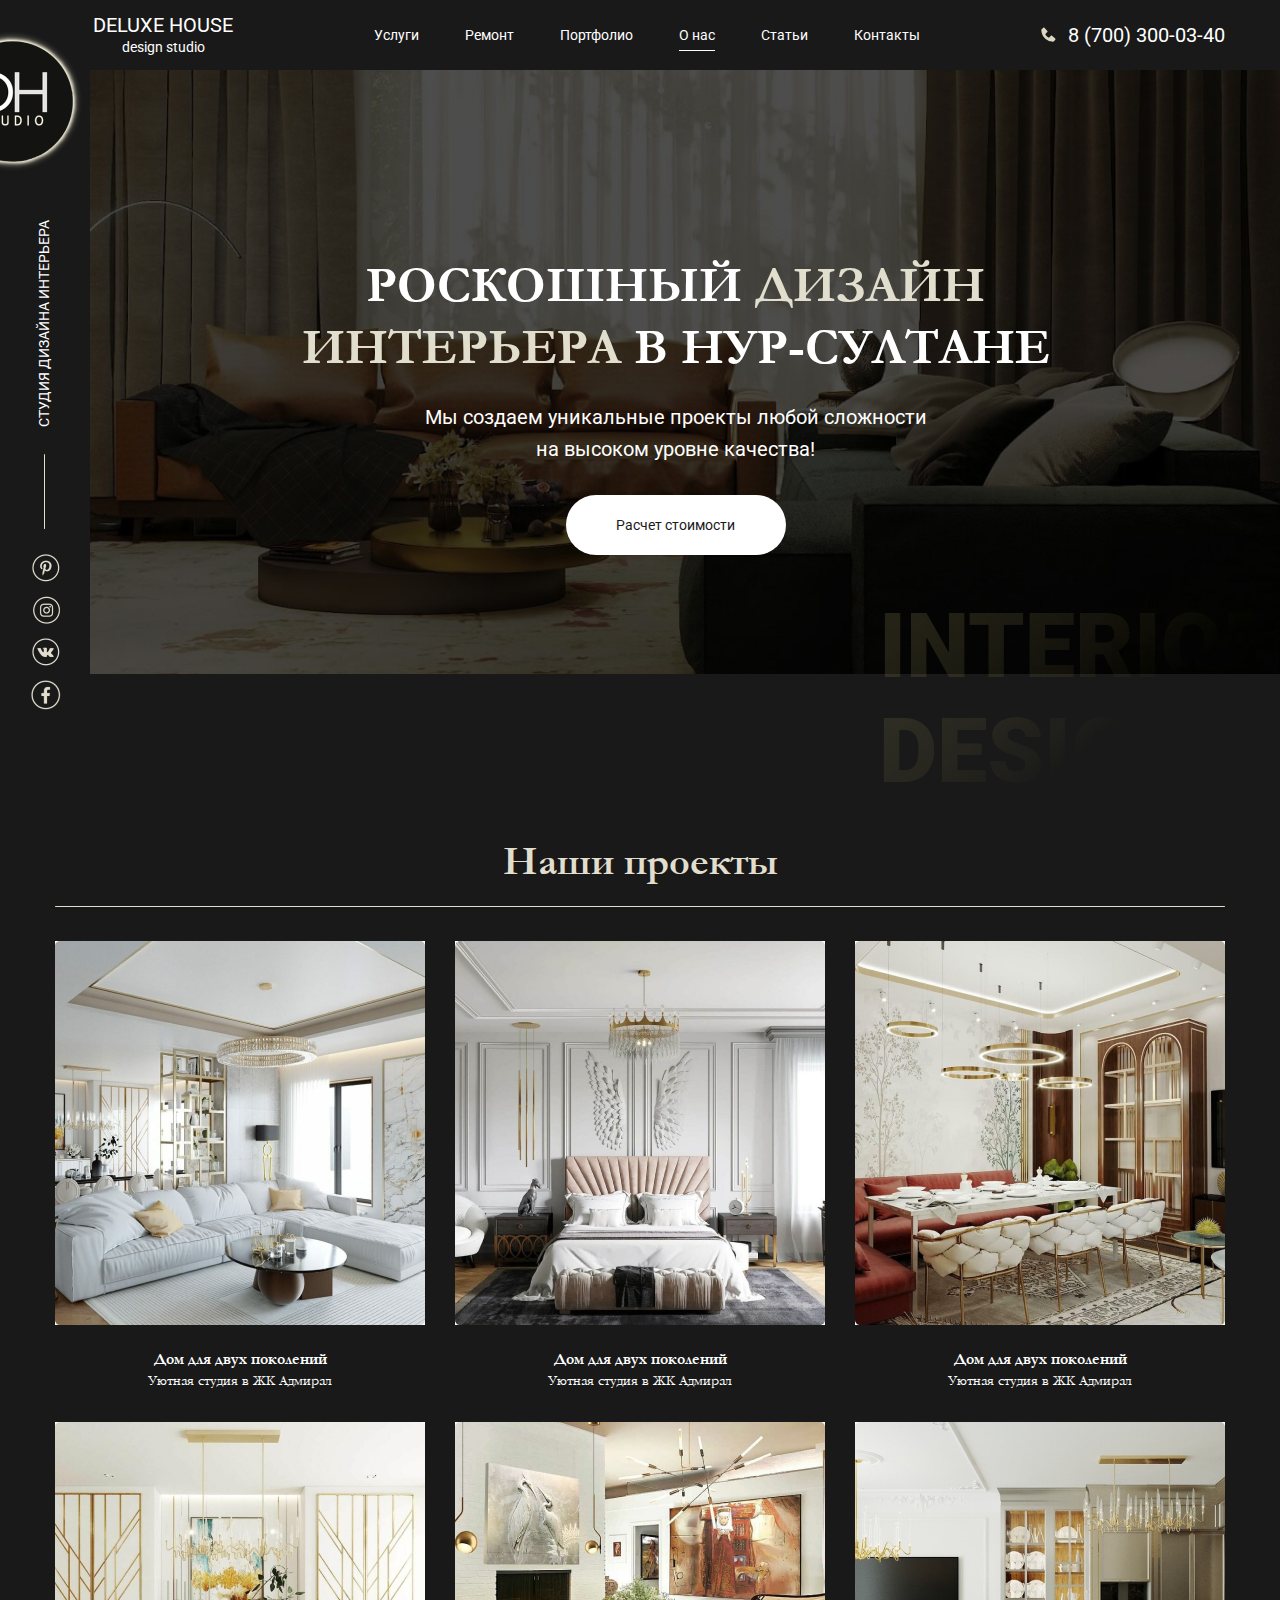
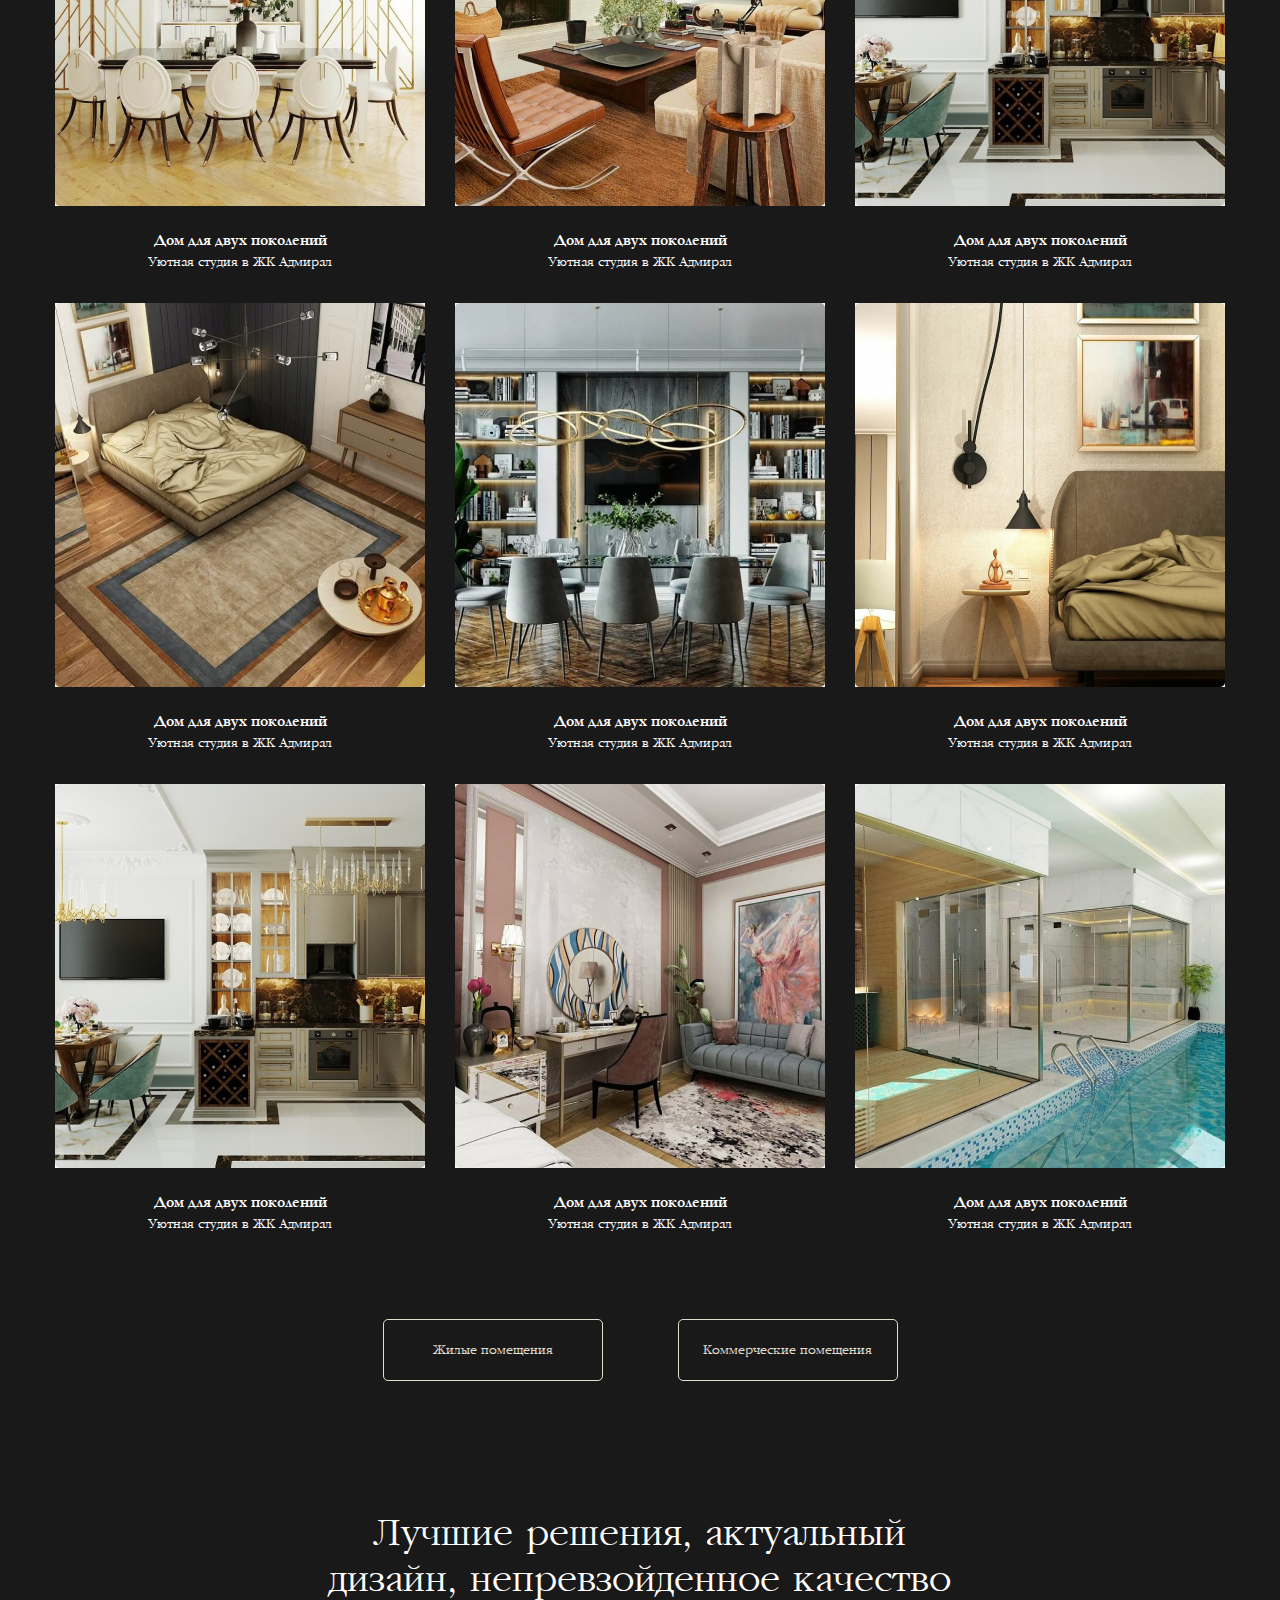
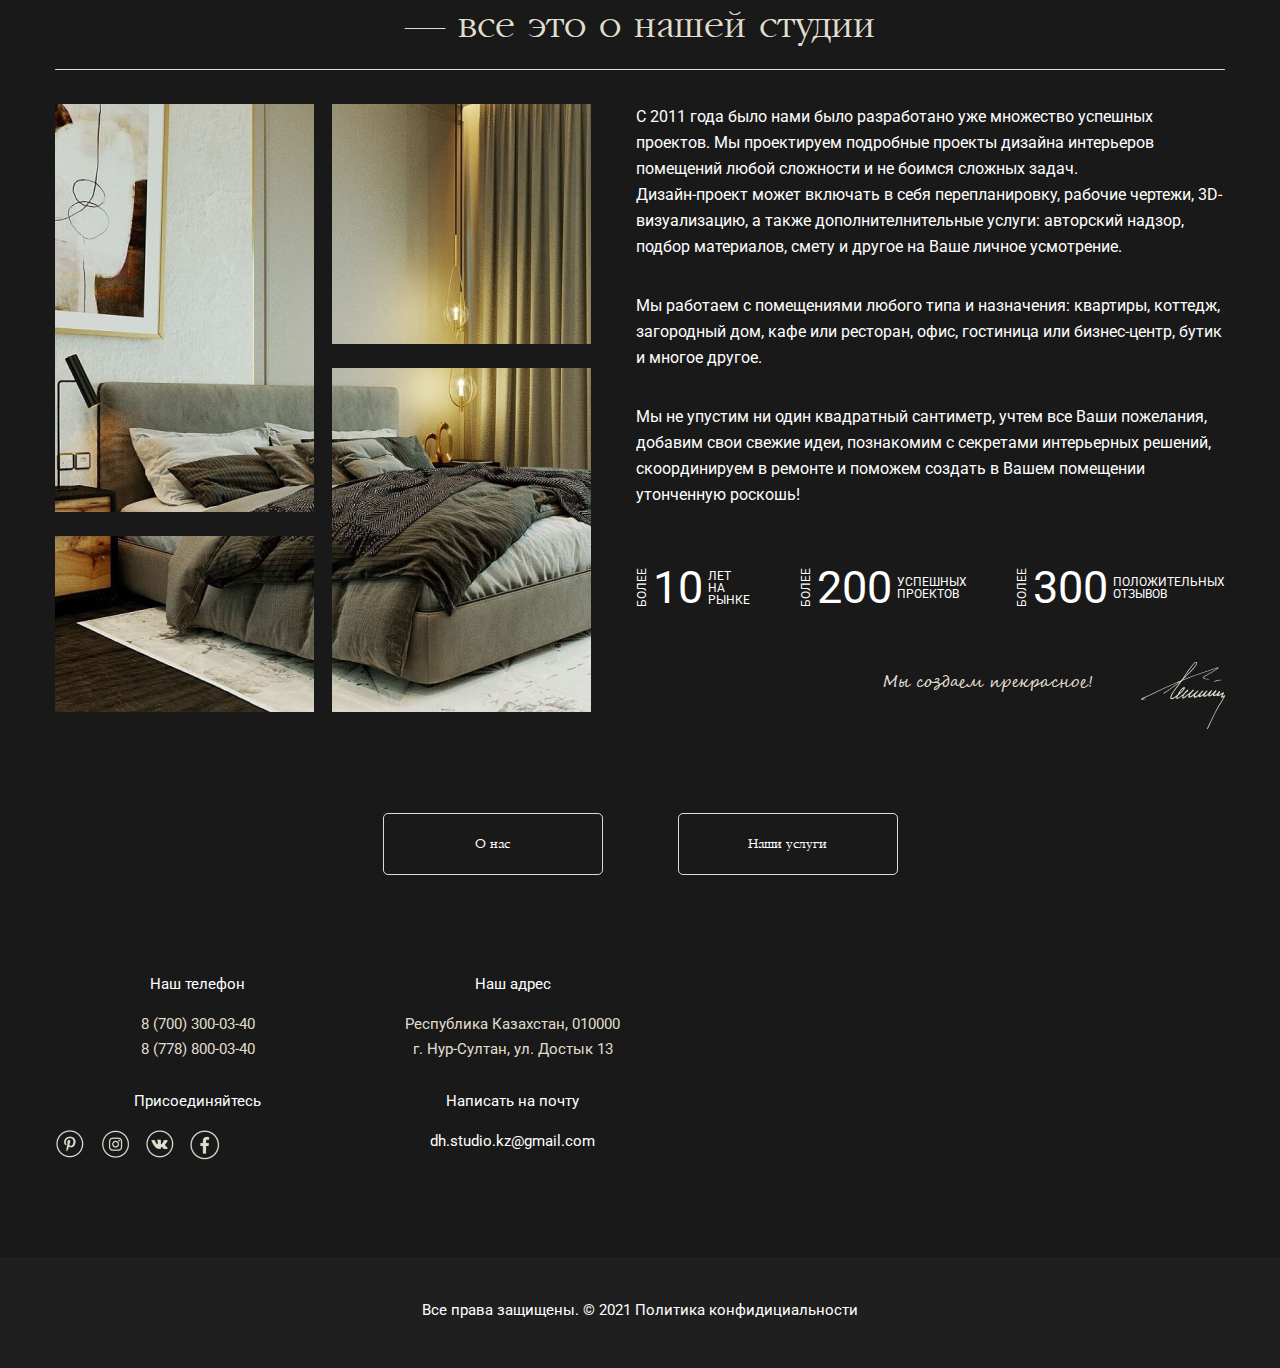
==== commit 7b94554d: "about-us section" ====
--- a/index.html
+++ b/index.html
@@ -87,7 +87,7 @@
 					<div class="home__content">
 						<img class="logo__circle" src="/img/home_icon.png" alt="logo">
 						<div class="home__text">
-							<h1 class="home__title">РОСКОШНЫЙ ДИЗАЙН ИНТЕРЬЕРА В НУР-СУЛТАНЕ</h1>
+							<h1 class="home__title">РОСКОШНЫЙ <span>ДИЗАЙН ИНТЕРЬЕРА</span> В НУР-СУЛТАНЕ</h1>
 							<p class="home__subtitle">Мы создаем уникальные проекты любой сложности на высоком уровне качества!</p>
 							<a class="cost" href="#">Расчет стоимости</a>
 						</div>
@@ -99,6 +99,7 @@
 			<section class="projects">
 				<div class="container">
 					<h2 class="projects__title">Наши проекты</h2>
+					<div class="stripe projects__stripe"></div>
 					<div class="projects__inner">
 						<div class="projects__item">
 							<img class="projects__item-img" src="/img/projects/projects_item_1.jpg" alt="">
@@ -161,9 +162,60 @@
 							<div class="projects__item-subtitle">Уютная студия в ЖК Адмирал</div>
 						</div>
 					</div>
-					<div class="buttons">
+					<div class="buttons projects__buttons">
 						<a class=" btn living-spaces" href="#">Жилые помещения</a>
 						<a class="btn commercial-spaces" href="#">Коммерческие помещения</a>
+					</div>
+				</div>
+			</section>
+			<section class="about-us">
+				<div class="container">
+					<div class="about-us__title">Лучшие решения, актуальный дизайн, непревзойденное качество <span>— все это о нашей студии</span></div>
+					<div class="stripe about-us__stripe"></div>
+					<div class="about-us__inner">
+						<div class="about-us__images">
+							<div class="about-us__image">
+								<img src="/img/about_us_image_1.jpg" alt="">
+							</div>
+							<div class="about-us__image">
+								<img src="/img/about_us_image_2.jpg" alt="">
+							</div>
+						</div>
+						<div class="about-us__content">
+							<div class="about-us__text">
+								<p>С 2011 года было нами было разработано уже множество успешных проектов. Мы проектируем подробные проекты дизайна интерьеров помещений любой сложности и не боимся сложных задач. <br>
+								Дизайн-проект может включать в себя перепланировку, рабочие чертежи, 3D-визуализацию, а также дополнителнительные услуги: авторский надзор, подбор материалов, смету и другое на Ваше личное усмотрение. 
+								</p>
+								<p>Мы работаем с помещениями любого типа и назначения: квартиры, коттедж, загородный дом, кафе или ресторан, офис, гостиница или бизнес-центр, бутик и многое другое.
+								</p>
+								<p>Мы не упустим ни один квадратный сантиметр, учтем все Ваши пожелания, добавим свои свежие идеи, познакомим с секретами интерьерных решений, скоординируем в ремонте и поможем создать в Вашем помещении утонченную роскошь!</p>
+							</div>
+							<div class="about-us__items">
+								<div class="about-us__item">
+									<p class="about-us__item-left">Более</p>
+									<p class="about-us__item-center">10</p>
+									<p class="about-us__item-right">лет на рынке</p>
+								</div>
+								<div class="about-us__item">
+									<p class="about-us__item-left">Более</p>
+									<p class="about-us__item-center">200</p>
+									<p class="about-us__item-right">успешных проектов</p>
+								</div>
+								<div class="about-us__item">
+									<p class="about-us__item-left">Более</p>
+									<p class="about-us__item-center">300</p>
+									<p class="about-us__item-right">положительных отзывов</p>
+								</div>
+							</div>
+							<div class="about-us__content-bottom">
+								<p>Мы создаем прекрасное!</p>
+								<img class="about-us__signature" src="/img/signature.png" alt="signature">
+							</div>
+						</div>
+					</div>
+					<div class="buttons about-us__buttons">
+						<a class="btn about-us__btn" href="">О нас</a>
+						<a class="btn about-us__services" href="">Наши услуги</a>
 					</div>
 				</div>
 			</section>
--- a/css/style.css
+++ b/css/style.css
@@ -53,6 +53,15 @@
    font-display: swap;
 }
 
+@font-face {
+   font-family: 'Segoe Script';
+   src: url('/fonts/SegoeScript.woff2') format('woff2'),
+      url('/fonts/SegoeScript.woff') format('woff');
+   font-style: normal;
+   font-weight: normal;
+   font-display: swap;
+}
+
 body{
    font-family: 'Roboto', sans-serif;
    margin: 0 auto;
@@ -72,6 +81,7 @@
    width: 1170px;
    margin: 0 auto;
    padding: 0;
+   text-align: center;
 }
 
 .header{
@@ -92,6 +102,11 @@
 
 .social__list{
    margin-right: 15px;
+}
+
+.buttons{
+   display: flex;
+   justify-content: center;
 }
 
 .btn{
@@ -106,6 +121,13 @@
    font-family: 'Garamond';
 }
 
+.stripe{
+   width: 100%;
+   height: 1px;
+   background-color: #E1DECE;
+   border-radius: 5px;
+}
+
 .header__inner{
    display: flex;
    justify-content: space-between;
@@ -227,7 +249,6 @@
 .home__content {
    max-width: 1345px;
    padding-top: 185px;
-   text-align: center;
    position: relative;
    z-index: -1;
 }
@@ -251,6 +272,10 @@
    line-height: 62px;
 }
 
+.home__title span{
+   color: #E1DECE;
+}
+
 .home__subtitle {
    max-width: 510px;
    min-height: 94px;
@@ -261,10 +286,13 @@
 }
 
 .cost {
+   display: block;
    max-width: 220px;
+   margin: 0 auto;
    border-radius: 50px;
    background-color: #fff;
    padding: 23px 50px;
+   color: #191919;
 }
 
 .projects {
@@ -272,14 +300,15 @@
 }
 
 .projects__title {
-   padding-bottom: 23px;
-   margin-bottom: 34px;
+   margin-bottom: 23px;
    font-family: "Garamond";
    font-weight: bold;
    font-size: 40px;
-   text-align: center;
-   color: #E1DECE;
-   border-bottom: 1px solid #E1DECE;
+   color: #E1DECE;
+}
+
+.projects__stripe{
+   margin-bottom: 34px;
 }
 
 .projects__inner {
@@ -290,7 +319,6 @@
    margin-bottom: 84px;
 }
 .projects__item {
-   text-align: center;
    font-family: "Garamond";
 }
 .projects__item-img {
@@ -305,9 +333,109 @@
    margin-bottom: 4px;
 }
 
-.buttons{
-   display: flex;
-   justify-content: center;
+.projects__buttons{
+margin-bottom: 130px;
+}
+
+.about-us__title {
+   max-width: 650px;
+   margin: 0 auto;
+   padding-bottom: 20px;
+   font-family: "Garamond";
+   font-size: 40px;
+   line-height: 46px;
+}
+
+.about-us__title span{
+   color: #E1DECE;
+}
+
+.about-us__stripe{
+   margin-bottom: 34px;
+}
+.about-us__inner {
+   display: flex;
+   justify-content: space-between;
+}
+.about-us__images {
+   display: flex;
+}
+
+.about-us__image + .about-us__image{
+   margin-left: 18px;
+}
+
+.about-us__content {
+   max-width: 589px;
+}
+
+.about-us__text {
+   text-align: left;
+   margin-bottom: 53px;
+}
+
+.about-us__text>p{
+   margin-bottom: 33px;
+   font-size: 16px;
+   line-height: 26px;
+}
+.about-us__items {
+   display: flex;
+   justify-content: space-between;
+   margin-bottom: 48px;
+}
+
+.about-us__item {
+   position: relative;
+   display: flex;
+   flex-basis: 0;
+   min-height: 53px;
+   align-items: center;
+   text-align: left;
+   text-transform: uppercase;
+   font-size: 12px;
+}
+
+.about-us__item-left {
+   position: absolute;
+   left: 12px;
+   padding: 0 7.5px;
+   align-self: flex-end;
+   transform: rotate(-90deg);
+   transform-origin: left bottom 0;
+}
+
+.about-us__item-center {
+   margin-left: 12px;
+   padding-left: 5px;
+   font-size: 45px;
+   font-weight: medium;
+}
+
+.about-us__item-right {
+   flex-basis: 0;
+   margin-left: 5px;
+}
+
+.about-us__content-bottom {
+   display: flex;
+   justify-content: end;
+   margin-bottom: 84px;
+
+}
+.about-us__content-bottom p{
+   padding-top: 13px;
+   font-family: 'Segoe Script';
+   font-size: 16px;
+   color: #E1DECE;
+}
+
+.about-us__signature {
+   margin-left: 48px;
+}
+
+.about-us__buttons {
+   margin-bottom: 37px;
 }
 
 .footer{
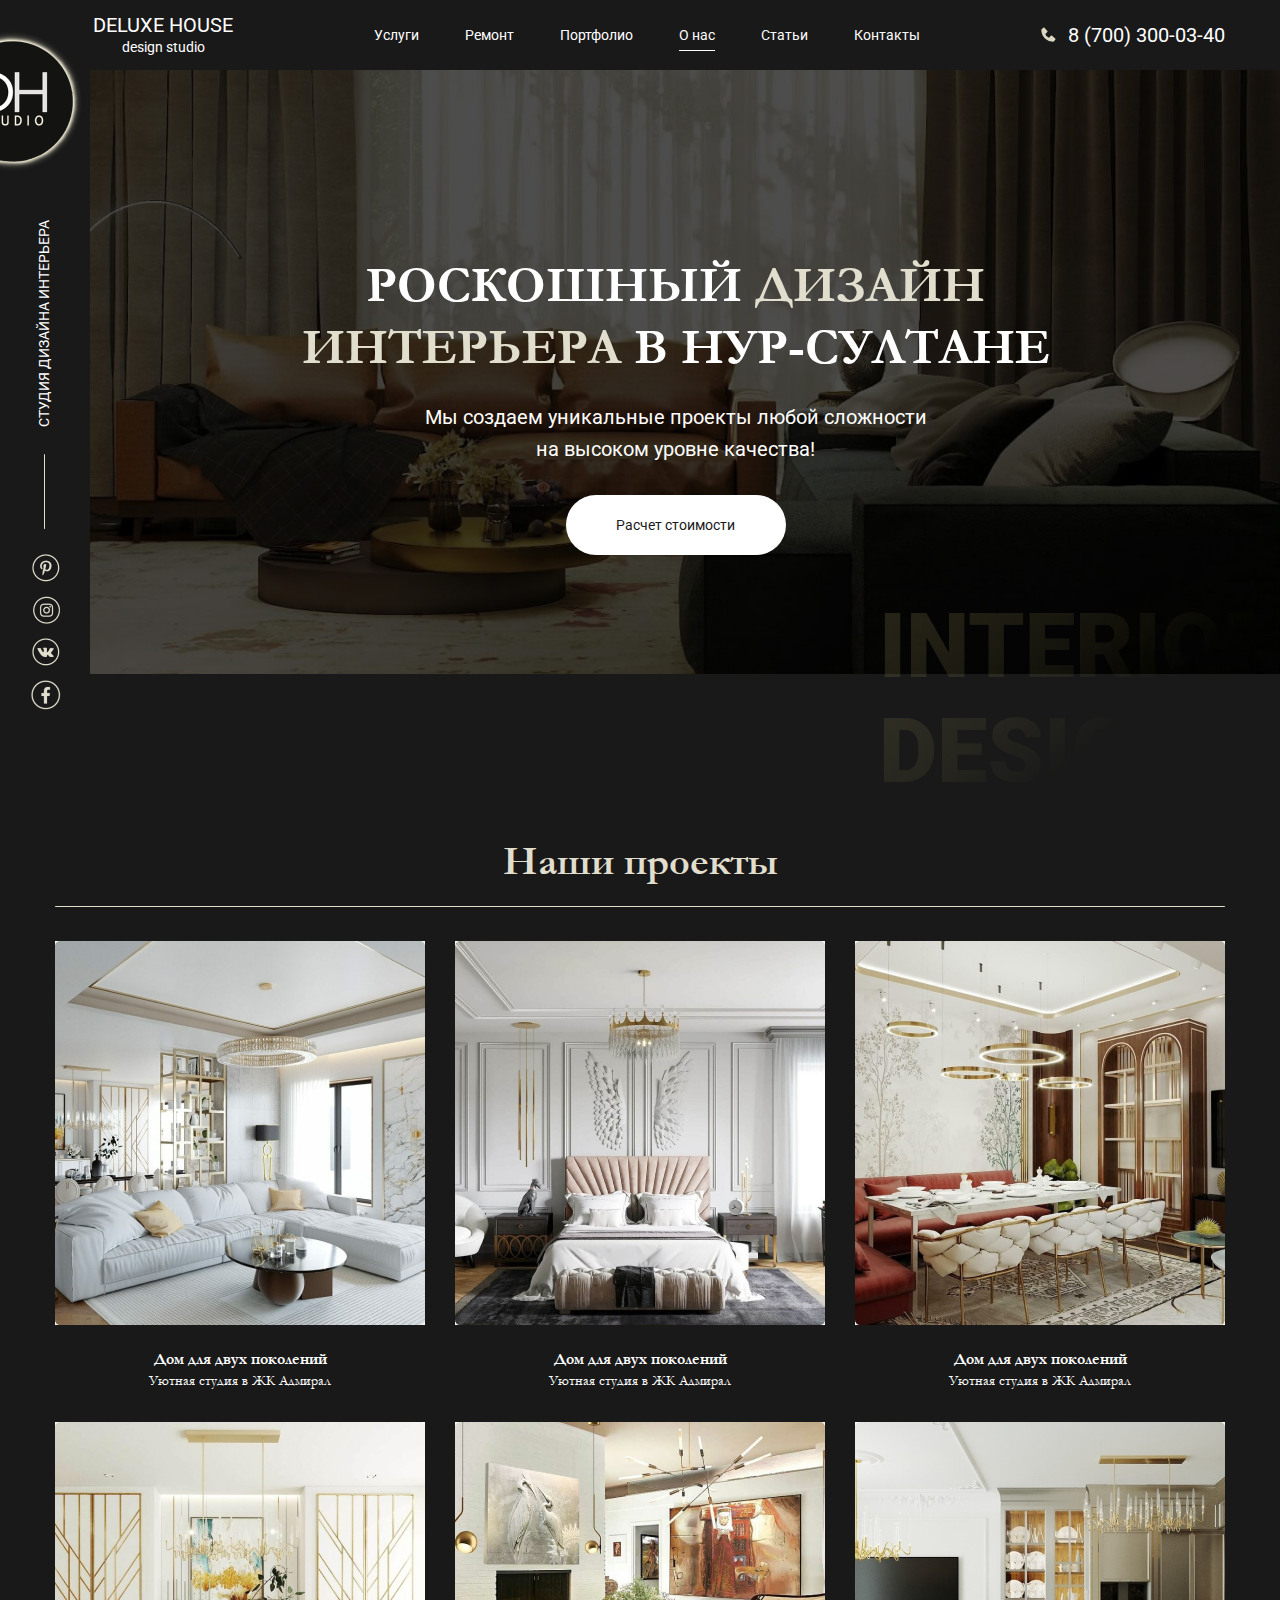
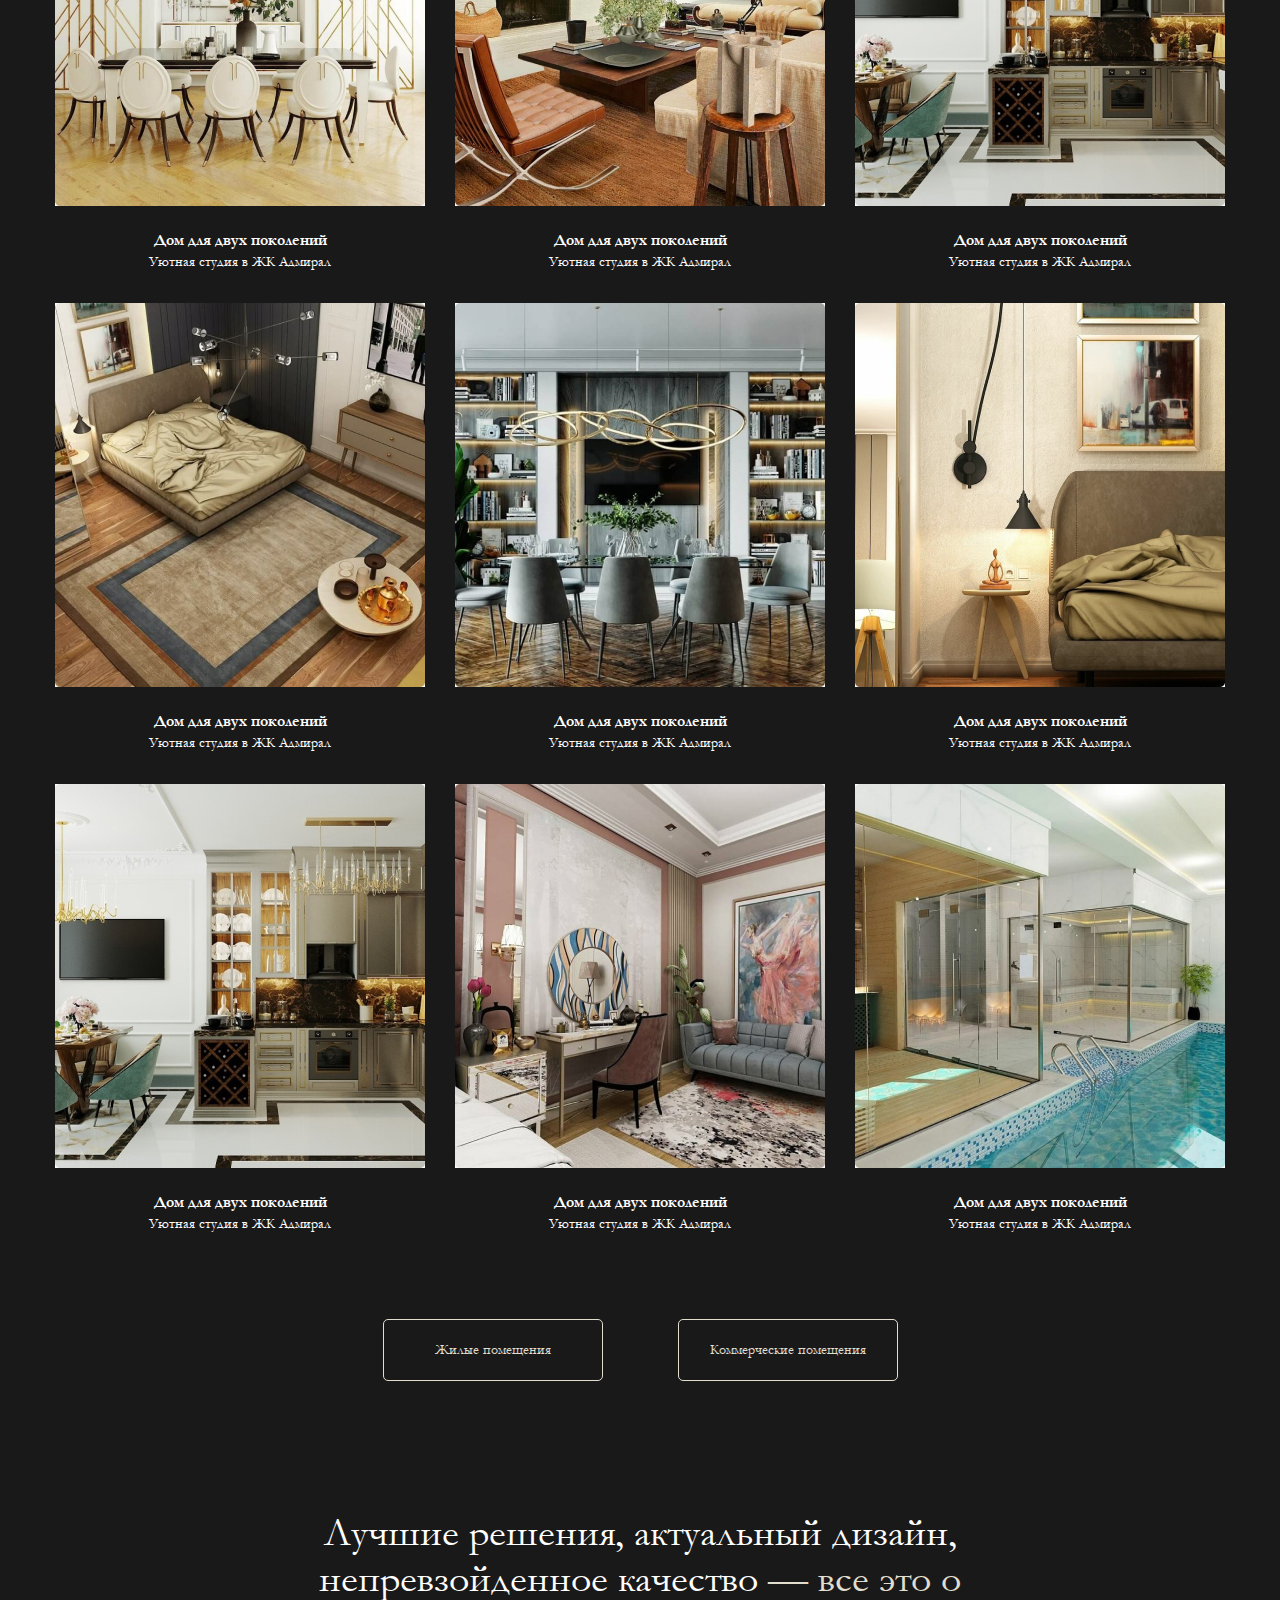
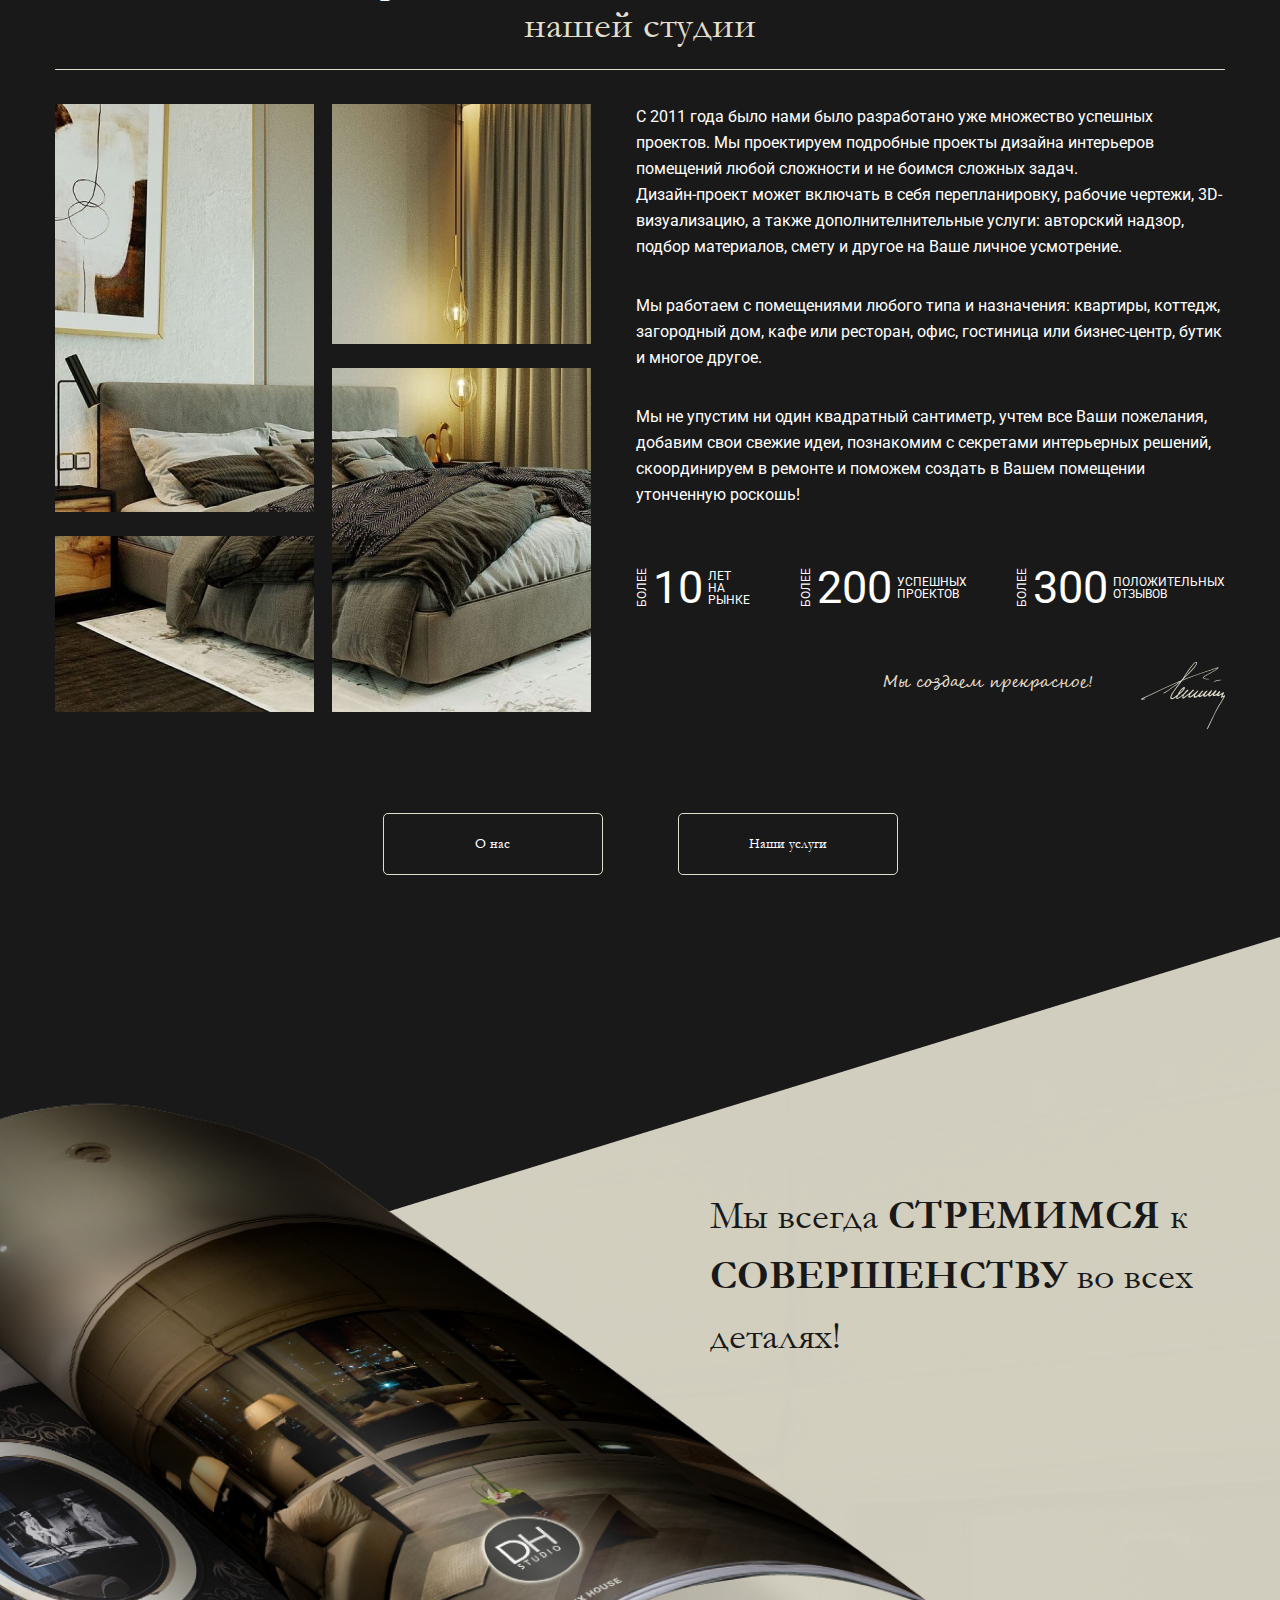
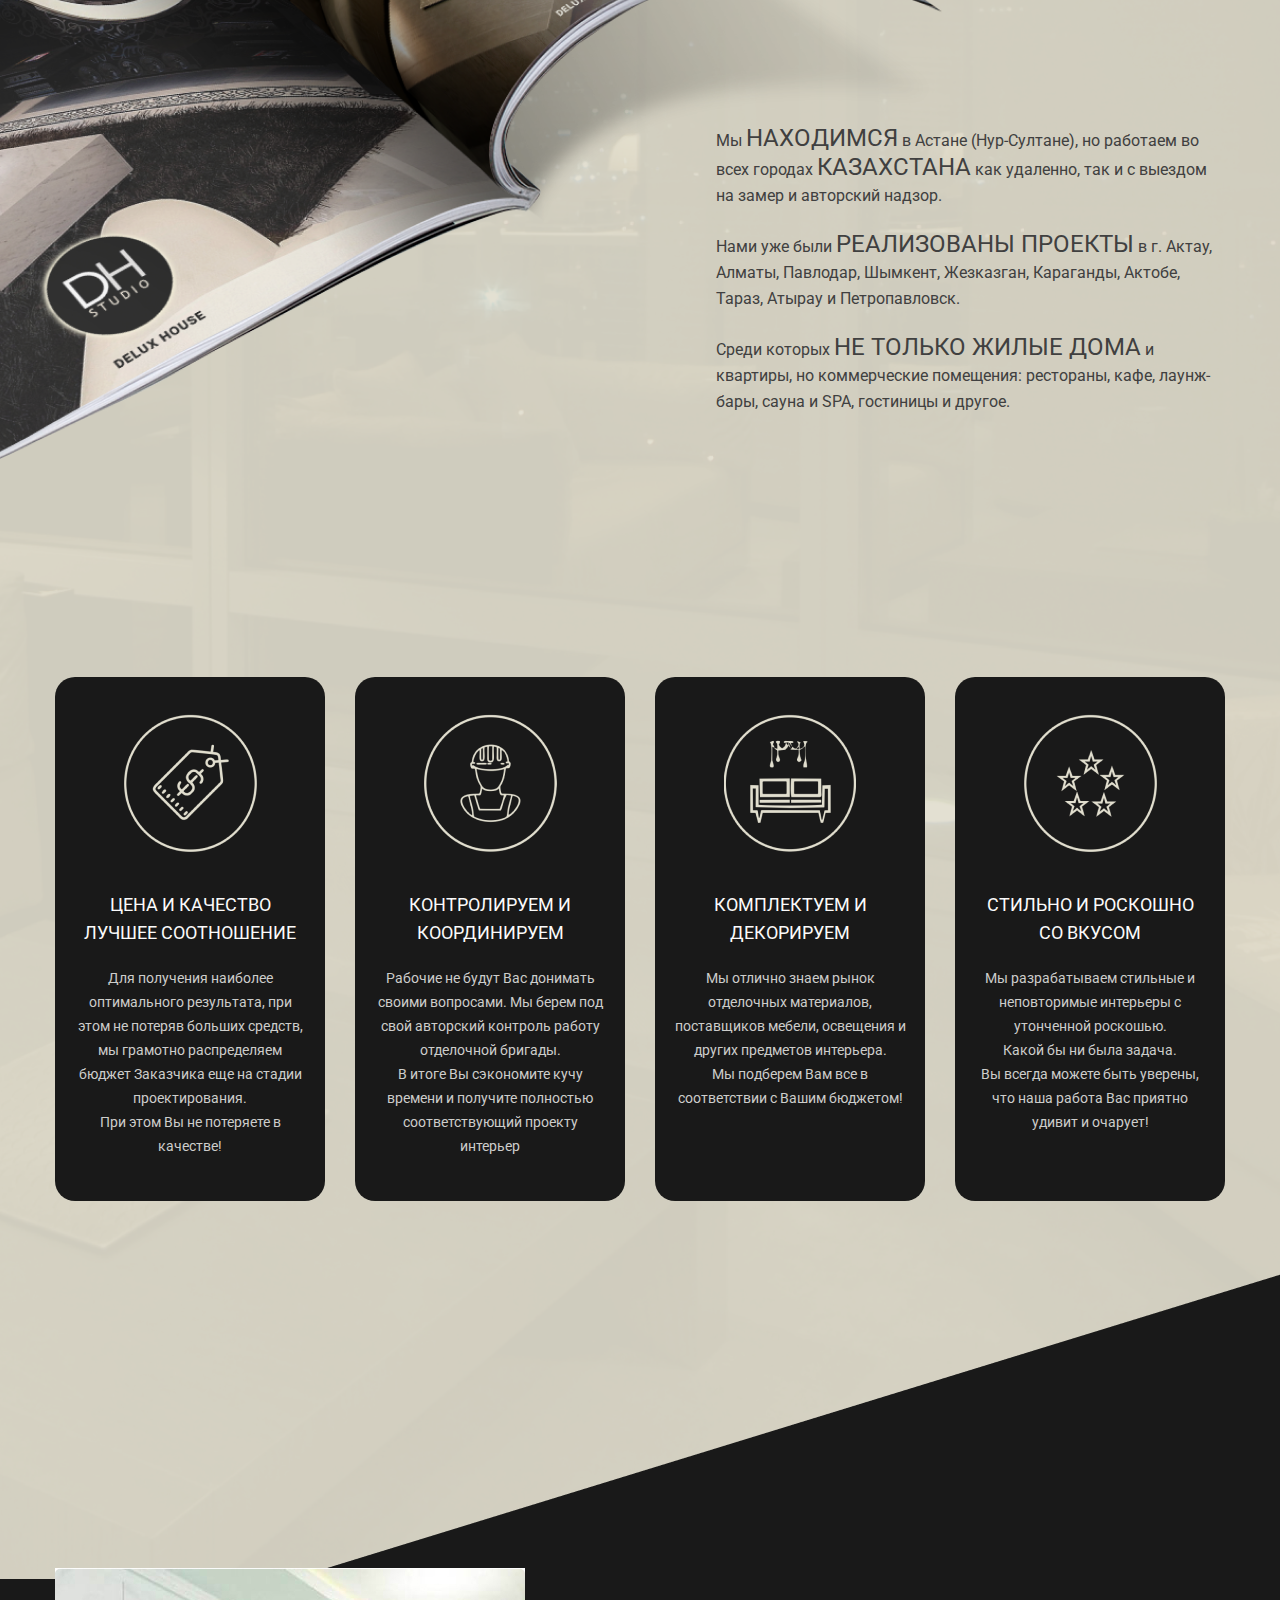
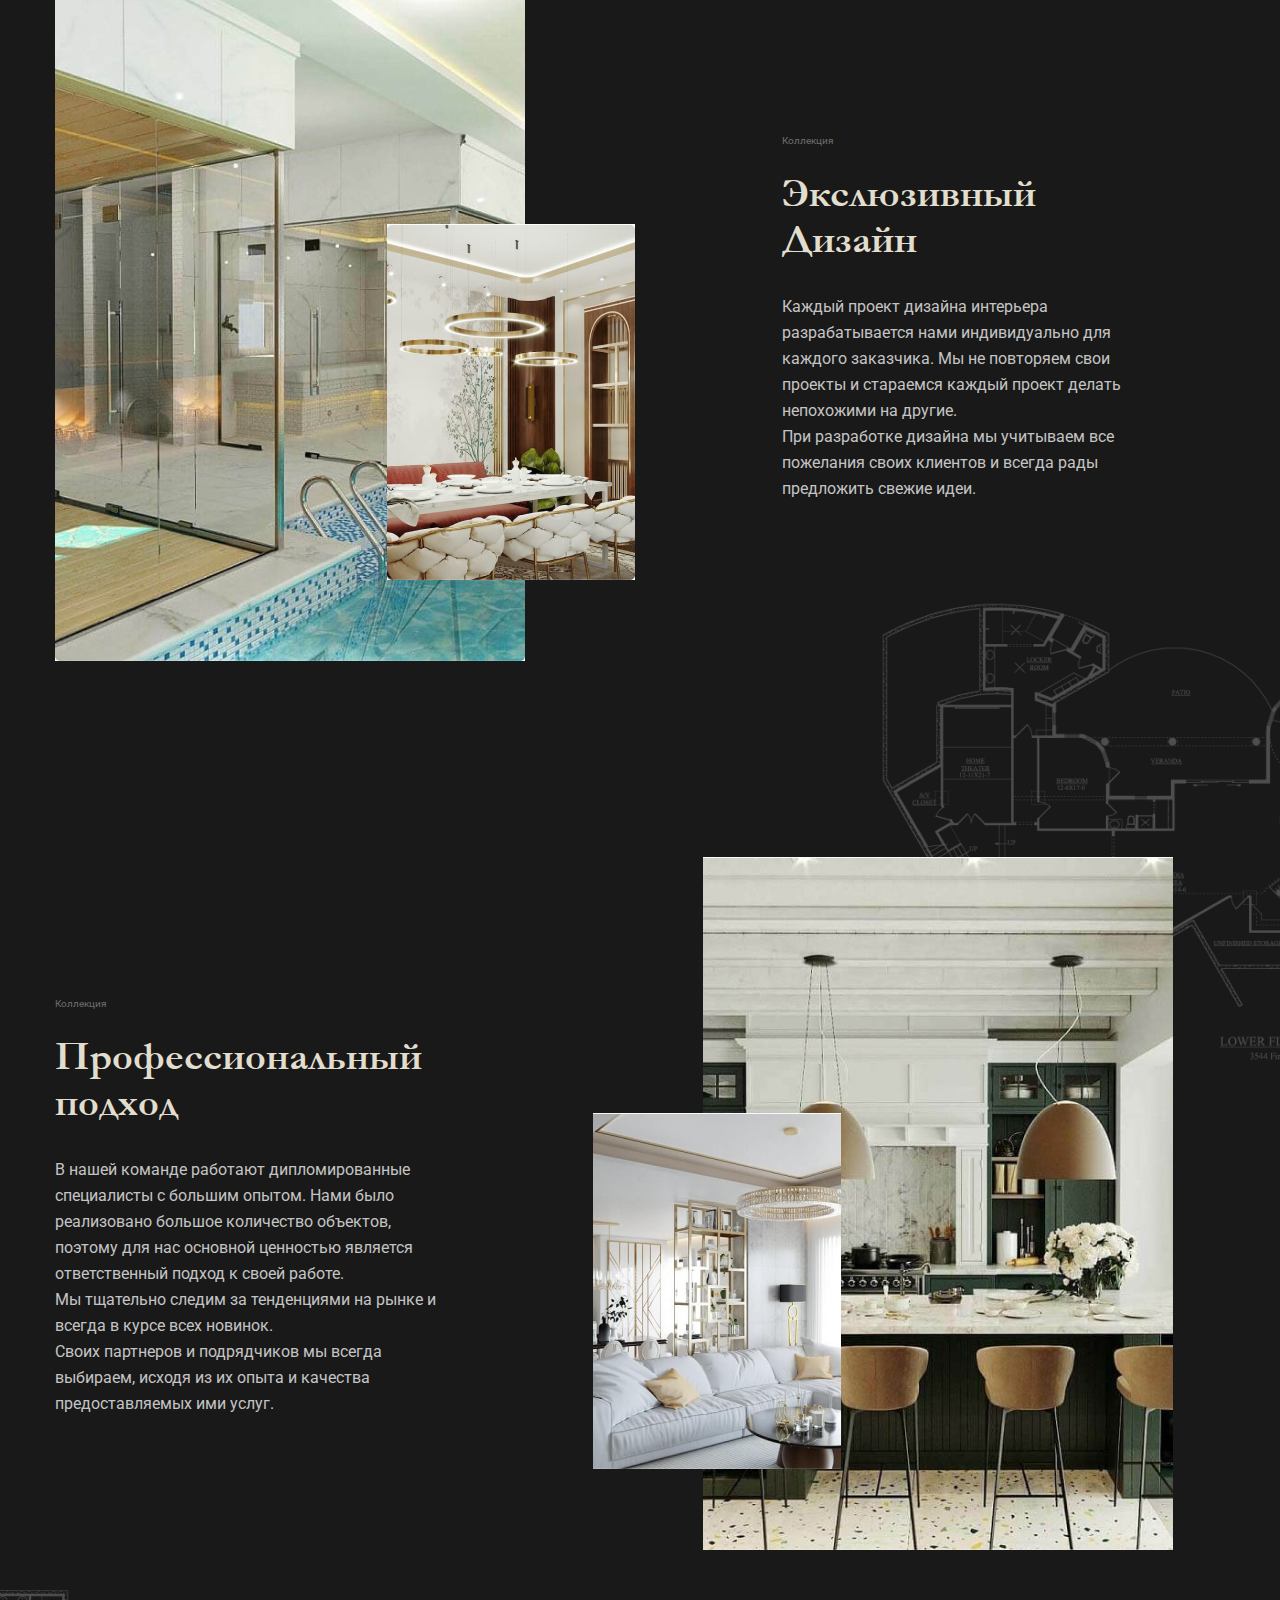
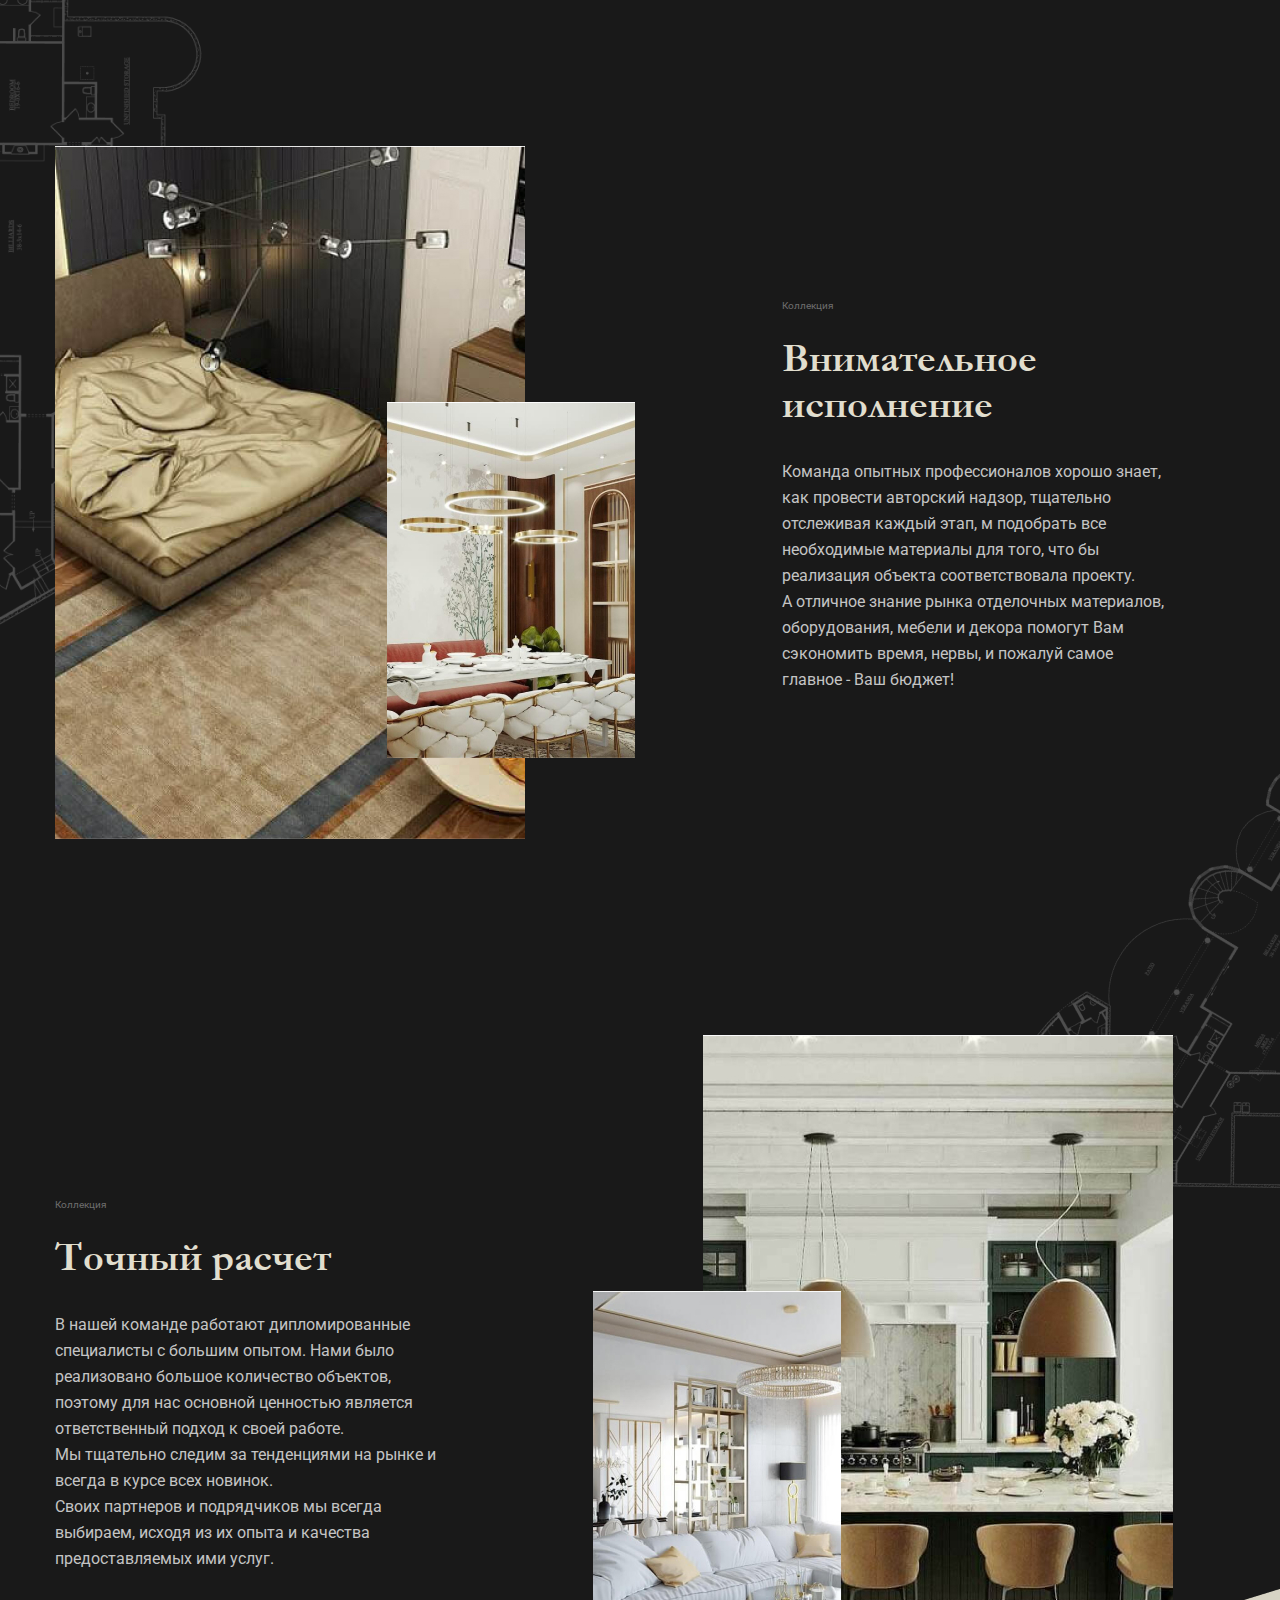
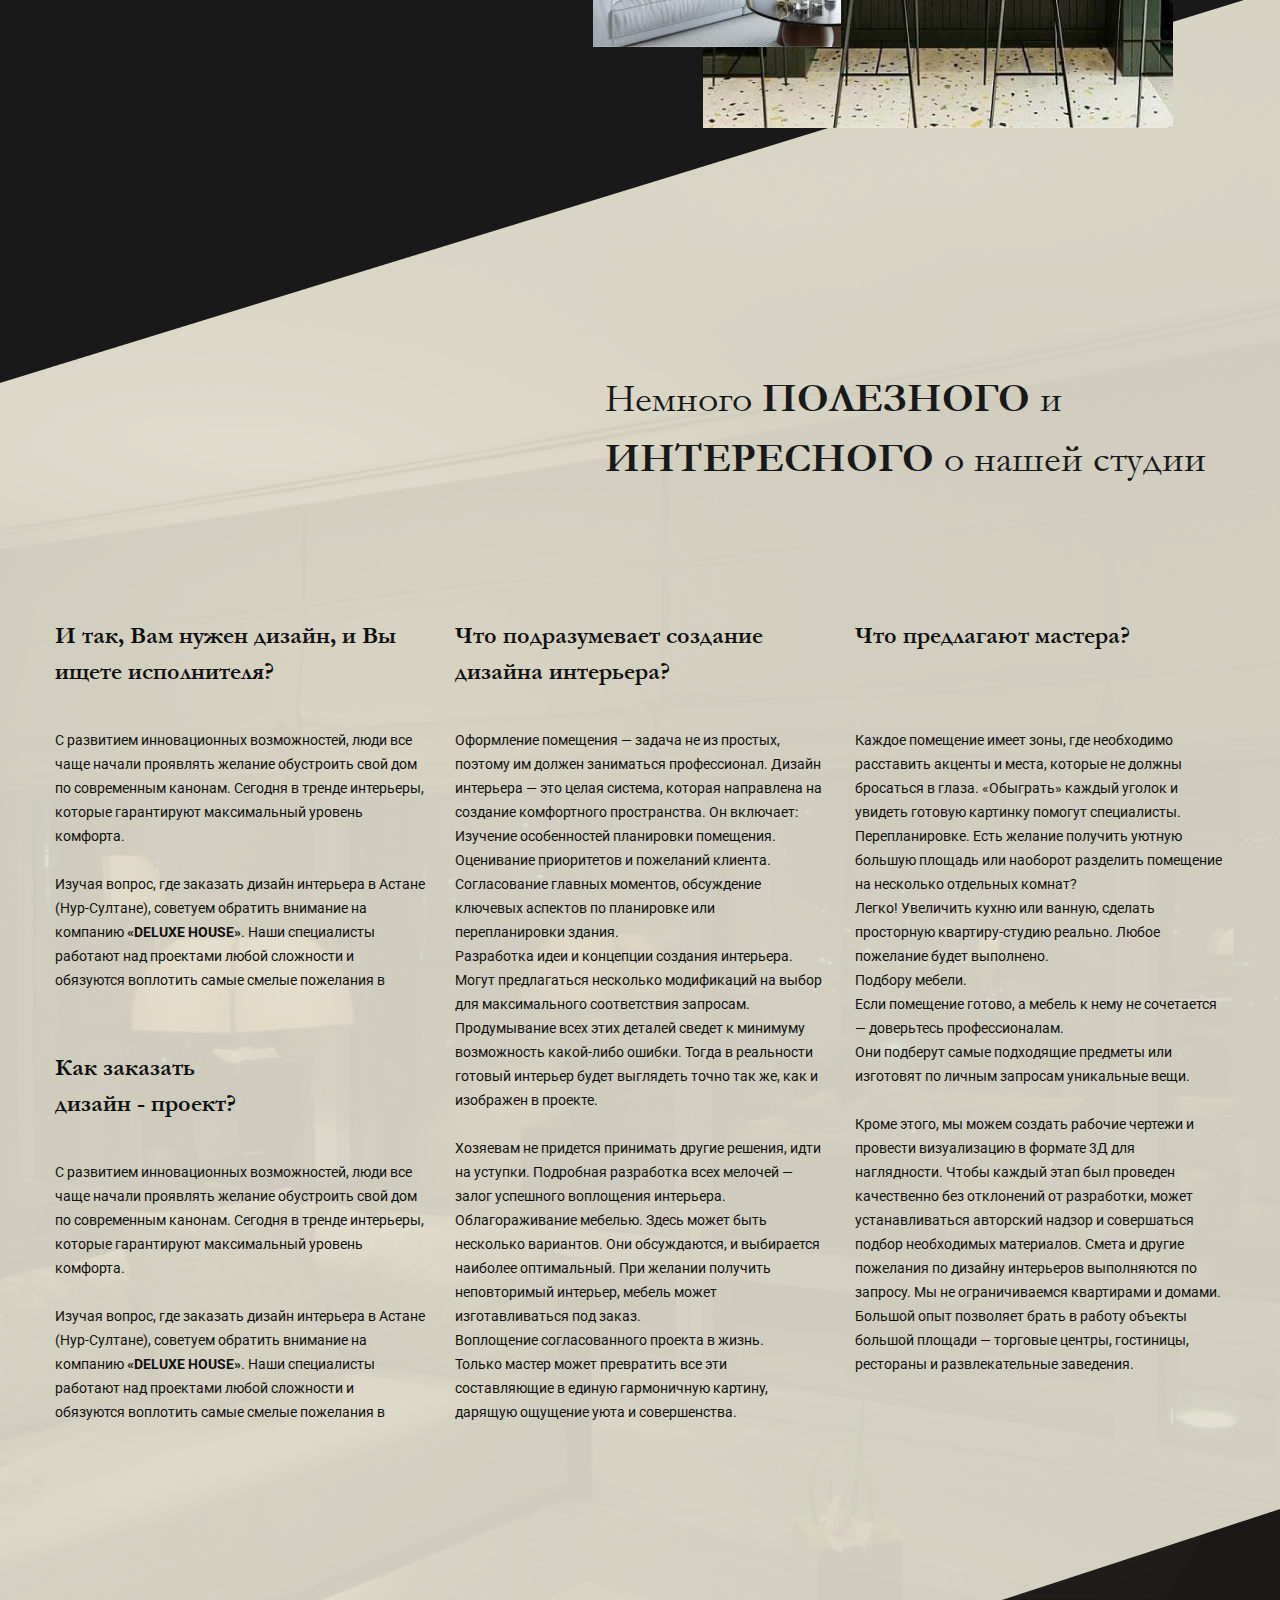
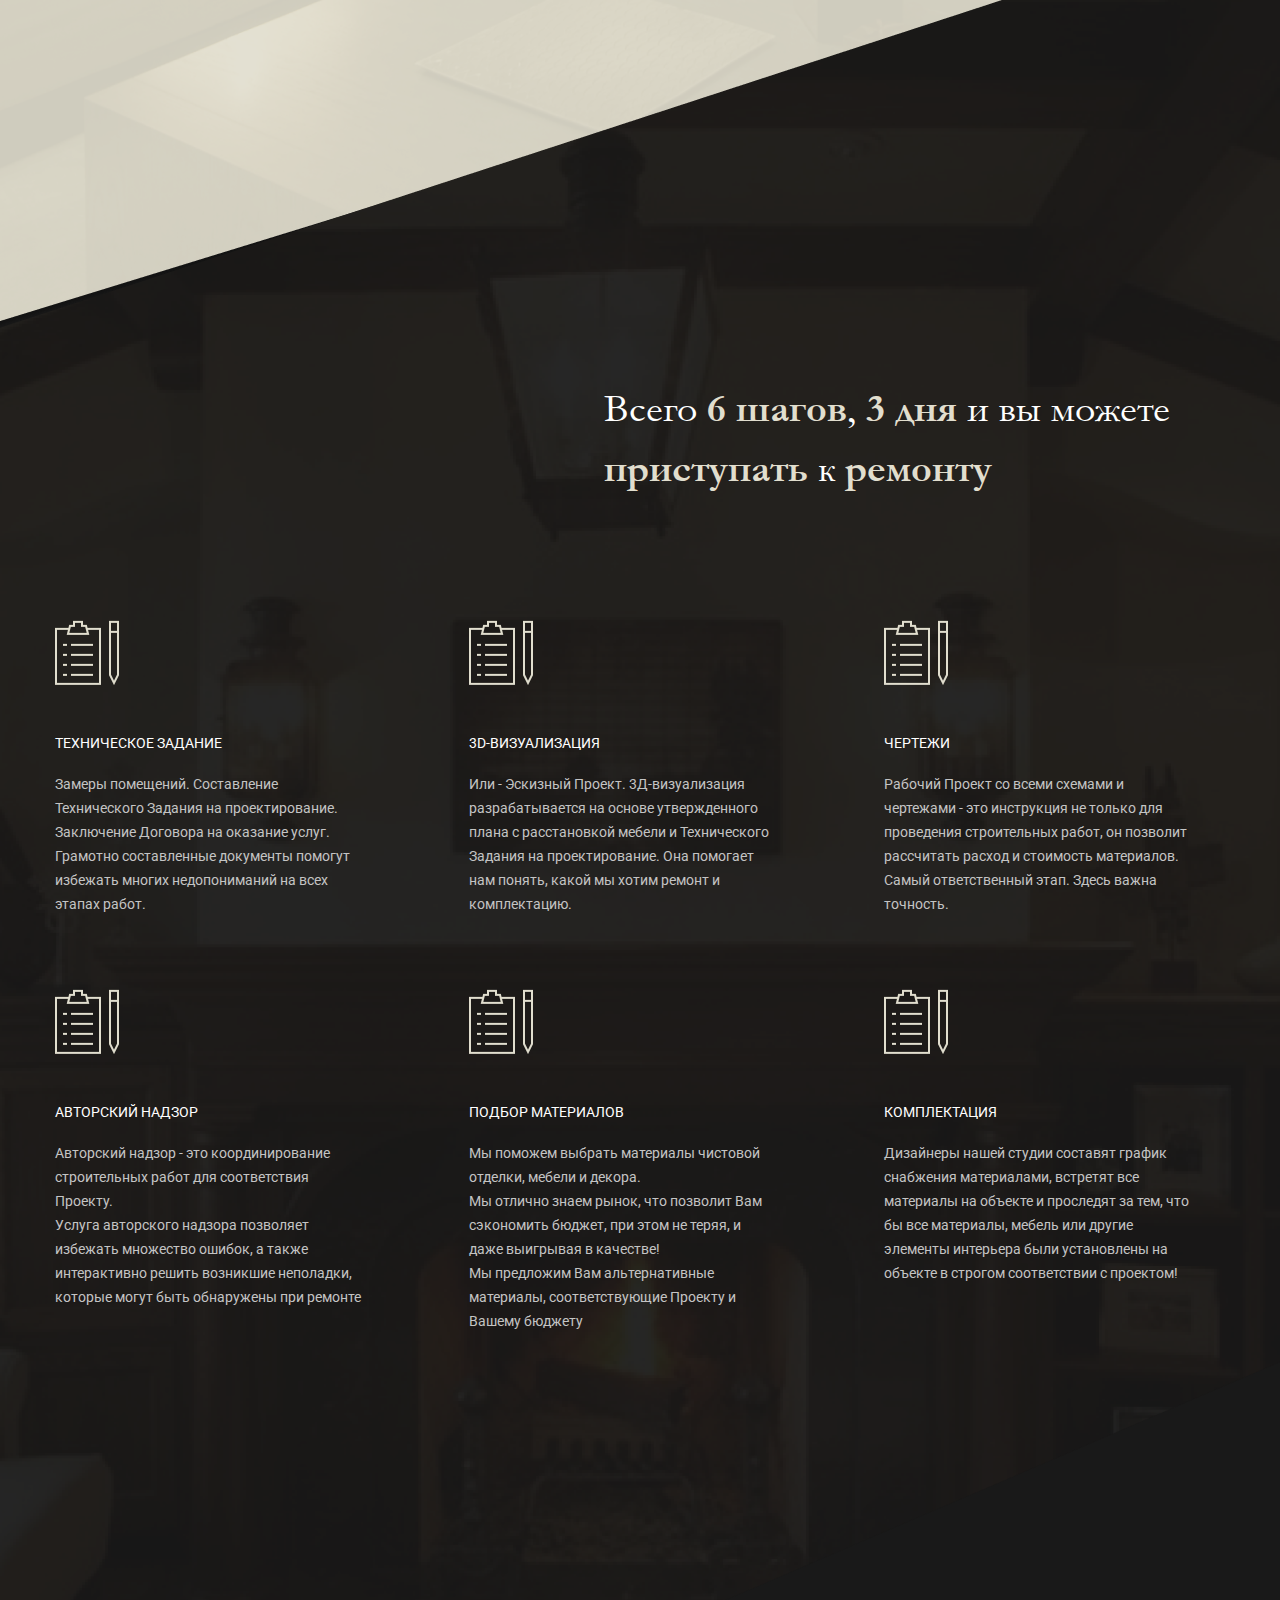
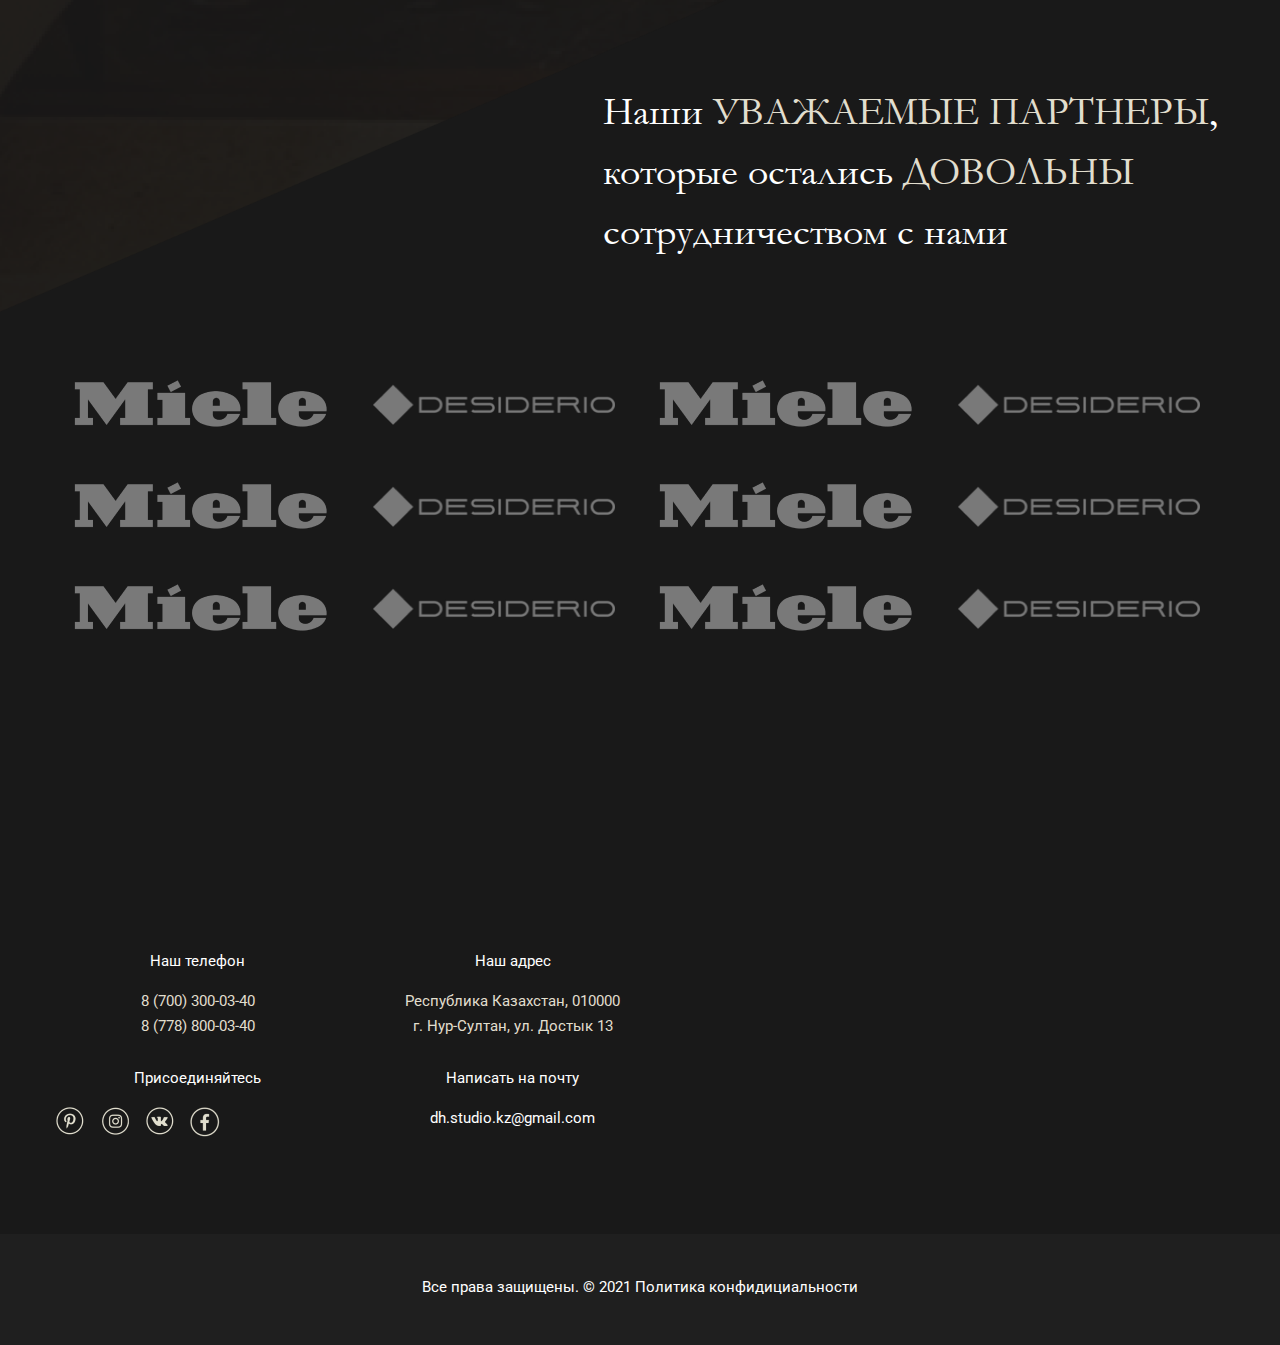
==== commit 1338fe85: "main page" ====
--- a/index.html
+++ b/index.html
@@ -5,7 +5,7 @@
 	<meta http-equiv="x-ua-compatible" content="IE=Edge">
 	<meta name="viewport" content="width=device-width, initial-scale=1.0">
 	<link href="https://fonts.googleapis.com/css2?family=Roboto:wght@300;400;700&display=swap" rel="stylesheet">
-	<title>Document</title>
+	<title>Deluxe House</title>
 	<link rel="stylesheet" href="/css/style.css">
 </head>
 <body>
@@ -219,6 +219,209 @@
 					</div>
 				</div>
 			</section>
+			<section class="advantages">
+				<div class="advantages__light">
+					<img class="advantages__magazine" src="/img/magazine.png" alt="">
+					<div class="container">
+						<div class="advantages__box">
+							<div class="advantages__title">Мы всегда <span>стремимся</span> к <span>совершенству</span> во всех деталях!
+							</div>
+							<div class="advantages__subtitle">
+								<p>Мы <span>находимся</span> в Астане (Нур-Султане), но работаем во всех городах <span>Казахстана</span> как удаленно, так и с выездом на замер и авторский надзор.</p>
+								<p>Нами уже были <span>реализованы проекты</span> в г. Актау, Алматы, Павлодар, Шымкент, Жезказган, Караганды, Актобе, Тараз, Атырау и Петропавловск. </p>
+								<p>Среди которых <span>не только жилые дома</span> и квартиры, но коммерческие помещения: рестораны, кафе, лаунж-бары, сауна и SPA, гостиницы и другое.</p>
+							</div>
+						</div>
+						<div class="advantages__columns">
+							<div class="advantages__column">
+								<img class="advantages__column-img" src="/img/adv_column_1.png" alt="">
+								<div class="advantages__column-title">Цена и качеcтво лучшее соотношение</div>
+								<p class="advantages__column-subtitle">Для получения наиболее оптимального результата, при этом не потеряв больших средств, мы грамотно распределяем бюджет Заказчика еще на стадии проектирования. <br> При этом Вы не потеряете в качестве!</p>
+							</div>
+							<div class="advantages__column">
+								<img class="advantages__column-img" src="/img/adv_column_2.png" alt="">
+								<div class="advantages__column-title">КОНТРОЛИРУЕМ	и координируем</div>
+								<p class="advantages__column-subtitle">Рабочие не будут Вас донимать своими вопросами. Мы берем под свой авторский контроль работу отделочной бригады. <br> В итоге Вы сэкономите кучу времени и получите полностью соответствующий проекту интерьер</p>
+							</div>
+							<div class="advantages__column">
+								<img class="advantages__column-img" src="/img/adv_column_3.png" alt="">
+								<div class="advantages__column-title">КОМПЛЕКТУЕМ	и декорируем</div>
+								<p class="advantages__column-subtitle">Мы отлично знаем рынок отделочных материалов, поставщиков мебели, освещения и других предметов интерьера. <br> Мы подберем Вам все в соответствии с Вашим бюджетом!</p>
+							</div>
+							<div class="advantages__column">
+								<img class="advantages__column-img" src="/img/adv_column_4.png" alt="">
+								<div class="advantages__column-title">СТИЛЬНО И РОСКОШНО	со вкусом </div>
+								<p class="advantages__column-subtitle">Мы разрабатываем стильные и неповторимые интерьеры с утонченной роскошью. <br> Какой бы ни была задача. <br> Вы всегда можете быть уверены, что наша работа Вас приятно удивит и очарует!</з>
+							</div>
+						</div>
+					</div>
+				</div>
+				<div class="advantage">
+					<div class="container">
+						<div class="advantage__inner">
+							<div class="advantage__images">
+								<img class="advantage__main-img" src="/img/advantage/advantage_main_1.jpg" alt="">
+								<img class="advantage__second-img advantage__img-left" src="/img/advantage/advantage_second_1.jpg" alt="">
+							</div>
+							<div class="advantage__content">
+								<p class="advantage__desc">Коллекция</p>
+								<div class="advantage__title">Экслюзивный Дизайн</div>
+								<p class="advantage__text">Каждый проект дизайна интерьера разрабатывается нами индивидуально для каждого заказчика. Мы не повторяем свои проекты и стараемся каждый проект делать непохожими на другие. <br> При разработке дизайна мы учитываем все пожелания своих клиентов и всегда рады предложить свежие идеи.</p>
+							</div>
+						</div>
+						<div class="advantage__inner">
+							<img class="advantage__bg-1" src="/img/advantage/advantage_bg_1.png" alt="">
+							<div class="advantage__content">
+								<p class="advantage__desc">Коллекция</p>
+								<div class="advantage__title">Профессиональный подход</div>
+								<p class="advantage__text">В нашей команде работают дипломированные специалисты с большим опытом. Нами было реализовано большое количество объектов, поэтому для нас основной ценностью является ответственный подход к своей работе. <br> Мы тщательно следим за тенденциями на рынке и всегда в курсе всех новинок. <br> Своих партнеров и подрядчиков мы всегда выбираем, исходя из их опыта и качества предоставляемых ими услуг.</p>
+							</div>
+							<div class="advantage__images">
+								<img class="advantage__main-img" src="/img/advantage/advantage_main_2.jpg" alt="">
+								<img class="advantage__second-img advantage__img-right" src="/img/advantage/advantage_second_2.jpg" alt="">
+							</div>
+						</div>
+						<div class="advantage__inner">
+							<img class="advantage__bg-2" src="/img/advantage/advantage_bg_2.png" alt="">
+							<div class="advantage__images">
+								<img class="advantage__main-img" src="/img/advantage/advantage_main_3.jpg" alt="">
+								<img class="advantage__second-img advantage__img-left" src="/img/advantage/advantage_second_3.jpg" alt="">
+							</div>
+							<div class="advantage__content">
+								<p class="advantage__desc">Коллекция</p>
+								<div class="advantage__title">Внимательное исполнение</div>
+								<p class="advantage__text">Команда опытных профессионалов хорошо знает, как провести авторский надзор, тщательно отслеживая каждый этап, м подобрать все необходимые материалы для того, что бы реализация объекта соответствовала проекту. <br> А отличное знание рынка отделочных материалов, оборудования, мебели и декора помогут Вам сэкономить время, нервы, и пожалуй самое главное - Ваш бюджет!</p>
+							</div>
+						</div>
+						<div class="advantage__inner">
+							<img class="advantage__bg-3" src="/img/advantage/advantage_bg_3.png" alt="">
+							<div class="advantage__content">
+								<p class="advantage__desc">Коллекция</p>
+								<div class="advantage__title">Точный расчет</div>
+								<p class="advantage__text">В нашей команде работают дипломированные специалисты с большим опытом. Нами было реализовано большое количество объектов, поэтому для нас основной ценностью является ответственный подход к своей работе. <br> Мы тщательно следим за тенденциями на рынке и всегда в курсе всех новинок. <br> Своих партнеров и подрядчиков мы всегда выбираем, исходя из их опыта и качества предоставляемых ими услуг.</p>
+							</div>
+							<div class="advantage__images">
+								<img class="advantage__main-img" src="/img/advantage/advantage_main_4.jpg" alt="">
+								<img class="advantage__second-img advantage__img-right" src="/img/advantage/advantage_second_4.jpg" alt="">
+							</div>
+						</div>
+					</div>
+				</div>
+			</section>
+			<section class="info">
+				<div class="container">
+					<div class="info__title">Немного <span>полезного</span> и <span>интересного</span> о нашей студии</div>
+					<div class="info__columns">
+						<div class="info__column">
+							<div class="info__column--small">
+								<div class="info__column-title">И так, Вам нужен дизайн, и Вы ищете исполнителя?</div>
+								<p class="info__column-text">С развитием инновационных возможностей, люди все чаще начали проявлять желание обустроить свой дом по современным канонам. Сегодня в тренде интерьеры, которые гарантируют максимальный уровень комфорта.</p>
+								<p class="info__column-text">Изучая вопрос, где заказать дизайн интерьера в Астане (Нур-Султане), советуем обратить внимание на компанию <span>«DELUXE HOUSE»</span>. Наши специалисты работают над проектами любой сложности и обязуются воплотить самые смелые пожелания в</p>
+							</div>
+							<div class="info__column--small">
+								<div class="info__column-title">Как заказать <br> дизайн - проект?</div>
+								<p class="info__column-text">С развитием инновационных возможностей, люди все чаще начали проявлять желание обустроить свой дом по современным канонам. Сегодня в тренде интерьеры, которые гарантируют максимальный уровень комфорта.</p>
+								<p class="info__column-text">Изучая вопрос, где заказать дизайн интерьера в Астане (Нур-Султане), советуем обратить внимание на компанию <span>«DELUXE HOUSE»</span>. Наши специалисты работают над проектами любой сложности и обязуются воплотить самые смелые пожелания в</p>
+							</div>
+						</div>
+						<div class="info__column">
+							<div class="info__column-title">Что подразумевает создание дизайна интерьера?</div>
+							<p class="info__column-text">Оформление помещения — задача не из простых, поэтому им должен заниматься профессионал. Дизайн интерьера — это целая система, которая направлена на создание комфортного пространства. Он включает: <br>Изучение особенностей планировки помещения. Оценивание приоритетов и пожеланий клиента. Согласование главных моментов, обсуждение ключевых аспектов по планировке или перепланировки здания. <br>Разработка идеи и концепции создания интерьера. Могут предлагаться несколько модификаций на выбор для максимального соответствия запросам. <br>Продумывание всех этих деталей сведет к минимуму возможность какой-либо ошибки. Тогда в реальности готовый интерьер будет выглядеть точно так же, как и изображен в проекте. </p>
+							<p class="info__column-text">Хозяевам не придется принимать другие решения, идти на уступки. Подробная разработка всех мелочей — залог успешного воплощения интерьера. <br>Облагораживание мебелью. Здесь может быть несколько вариантов. Они обсуждаются, и выбирается наиболее оптимальный. При желании получить неповторимый интерьер, мебель может изготавливаться под заказ. <br>Воплощение согласованного проекта в жизнь.<br>Только мастер может превратить все эти составляющие в единую гармоничную картину, дарящую ощущение уюта и совершенства.</p>
+						</div>
+						<div class="info__column">
+							<div class="info__column-title">Что предлагают мастера?</div>
+							<p class="info__column-text">Каждое помещение имеет зоны, где необходимо расставить акценты и места, которые не должны бросаться в глаза. «Обыграть» каждый уголок и увидеть готовую картинку помогут специалисты. <br>Перепланировке. Есть желание получить уютную большую площадь или наоборот разделить помещение на несколько отдельных комнат? <br>Легко! Увеличить кухню или ванную, сделать просторную квартиру-студию реально. Любое пожелание будет выполнено. <br>Подбору мебели. <br>Если помещение готово, а мебель к нему не сочетается — доверьтесь профессионалам. <br>Они подберут самые подходящие предметы или изготовят по личным запросам уникальные вещи.</p>
+							<p class="info__column-text">Кроме этого, мы можем создать рабочие чертежи и провести визуализацию в формате 3Д для наглядности. Чтобы каждый этап был проведен качественно без отклонений от разработки, может устанавливаться авторский надзор и совершаться подбор необходимых материалов. Смета и другие пожелания по дизайну интерьеров выполняются по запросу. Мы не ограничиваемся квартирами и домами. Большой опыт позволяет брать в работу объекты большой площади — торговые центры, гостиницы, рестораны и развлекательные заведения.
+							</p>
+						</div>
+					</div>
+				</div>
+			</section>
+			<section class="steps">
+				<div class="container">
+					<div class="steps__title">
+						Всего <span>6 шагов</span>, <span>3 дня</span> и вы можете <span>приступать</span> к <span>ремонту</span>
+					</div>
+					<div class="steps__grid">
+						<div class="step">
+							<img class="step__img" src="/img/steps_icon.png" alt="icon">
+							<div class="step__title">ТЕХНИЧЕСКОЕ ЗАДАНИЕ</div>
+							<div class="step__text">Замеры помещений. Составление Технического Задания на проектирование. Заключение Договора на оказание услуг. Грамотно составленные документы помогут избежать многих недопониманий на всех этапах работ.</div>
+						</div>
+						<div class="step">
+							<img class="step__img" src="/img/steps_icon.png" alt="icon">
+							<div class="step__title">3D-ВИЗУАЛИЗАЦИЯ</div>
+							<div class="step__text">Или - Эскизный Проект.  3Д-визуализация разрабатывается на основе утвержденного плана с расстановкой мебели и Технического Задания на проектирование. Она помогает нам понять, какой мы хотим ремонт и комплектацию.</div>
+						</div>
+						<div class="step">
+							<img class="step__img" src="/img/steps_icon.png" alt="icon">
+							<div class="step__title">ЧЕРТЕЖИ</div>
+							<div class="step__text">Рабочий Проект со всеми схемами и чертежами - это инструкция не только  для проведения строительных работ, он позволит рассчитать расход и стоимость материалов. Самый ответственный этап. Здесь важна точность.</div>
+						</div>
+						<div class="step">
+							<img class="step__img" src="/img/steps_icon.png" alt="icon">
+							<div class="step__title">АВТОРСКИЙ НАДЗОР</div>
+							<div class="step__text">Авторский надзор - это координирование строительных работ для соответствия Проекту. <br>Услуга авторского надзора позволяет избежать множество ошибок, а также интерактивно решить возникшие неполадки, которые могут быть обнаружены при ремонте</div>
+						</div>
+						<div class="step">
+							<img class="step__img" src="/img/steps_icon.png" alt="icon">
+							<div class="step__title">ПОДБОР МАТЕРИАЛОВ</div>
+							<div class="step__text">Мы поможем выбрать материалы чистовой отделки, мебели и декора. <br>Мы отлично знаем рынок, что позволит Вам сэкономить бюджет, при этом не теряя, и даже выигрывая в качестве! <br>Мы предложим Вам альтернативные материалы, соответствующие Проекту и Вашему бюджету</div>
+						</div>
+						<div class="step">
+							<img class="step__img" src="/img/steps_icon.png" alt="icon">
+							<div class="step__title">КОМПЛЕКТАЦИЯ</div>
+							<div class="step__text">Дизайнеры нашей студии составят график снабжения материалами, встретят все материалы на объекте и проследят за тем, что бы все материалы, мебель или другие элементы интерьера были установлены на объекте в строгом соответствии с проектом!</div>
+						</div>
+					</div>
+				</div>
+			</section>
+			<section class="partners">
+				<div class="container">
+					<div class="partners__title">
+						Наши <span>уважаемые партнеры</span>, которые остались <span>довольны</span> сотрудничеством с нами
+					</div>
+					<div class="partners__grid">
+						<div class="partners__item">
+							<img class="partners__img" src="/img/partners_logo_1.png" alt="">
+						</div>
+						<div class="partners__item">
+							<img class="partners__img" src="/img/partners_logo_2.png" alt="">
+						</div>
+						<div class="partners__item">
+							<img class="partners__img" src="/img/partners_logo_1.png" alt="">
+						</div>
+						<div class="partners__item">
+							<img class="partners__img" src="/img/partners_logo_2.png" alt="">
+						</div>
+						<div class="partners__item">
+							<img class="partners__img" src="/img/partners_logo_1.png" alt="">
+						</div>
+						<div class="partners__item">
+							<img class="partners__img" src="/img/partners_logo_2.png" alt="">
+						</div>
+						<div class="partners__item">
+							<img class="partners__img" src="/img/partners_logo_1.png" alt="">
+						</div>
+						<div class="partners__item">
+							<img class="partners__img" src="/img/partners_logo_2.png" alt="">
+						</div>
+						<div class="partners__item">
+							<img class="partners__img" src="/img/partners_logo_1.png" alt="">
+						</div>
+						<div class="partners__item">
+							<img class="partners__img" src="/img/partners_logo_2.png" alt="">
+						</div>
+						<div class="partners__item">
+							<img class="partners__img" src="/img/partners_logo_1.png" alt="">
+						</div>
+						<div class="partners__item">
+							<img class="partners__img" src="/img/partners_logo_2.png" alt="">
+						</div>
+					</div>
+				</div>
+			</section>
 		</main>
 		<footer class="footer">
 			<div class="container">
--- a/css/style.css
+++ b/css/style.css
@@ -434,8 +434,303 @@
    margin-left: 48px;
 }
 
-.about-us__buttons {
-   margin-bottom: 37px;
+.advantages {
+   margin-top: -18px;
+}
+
+.advantages__light {
+   position: relative;
+   background: url(/img/advantages_light_bg.png) top center no-repeat;
+}
+
+.advantages__magazine{
+position: absolute;
+top: 110px;
+left: 0;
+}
+
+.advantages__box{
+   width: 44%;
+   margin-left: auto;
+   margin-bottom: 262px;
+   text-align: left;
+}
+
+.advantages__title {
+   padding-top: 330px;
+   margin-bottom: 358px;
+   font-family: "Garamond";
+   font-size: 40px;
+   line-height: 60px;
+   color: #191919;
+}
+
+.advantages__title span {
+   text-transform: uppercase;
+   font-weight: bold;
+}
+
+.advantages__subtitle {
+   padding-left: 6px;
+   font-size: 16px;
+   line-height: 26px;
+   color: #404040;
+}
+
+.advantages__subtitle p{
+   margin-bottom: 22px ;
+}
+
+.advantages__subtitle span{
+   text-transform: uppercase;
+   font-size: 24px;
+}
+
+.advantages__columns {
+   display: flex;
+   justify-content: space-between;
+}
+
+.advantages__column {
+   width: 270px;
+   margin-bottom: 378px;
+   background-color: #191919;
+   border-radius: 20px;
+}
+
+.advantages__column-img {
+   margin: 37px 0 39px;
+}
+
+.advantages__column-title {
+   max-width: 222px;
+   margin: 0 auto;
+   padding-bottom: 19px;
+   font-size: 18px;
+   line-height: 28px;
+   text-transform: uppercase;
+   color: #FBFBFB;
+}
+
+.advantages__column-subtitle {
+   max-width: 231px;
+   margin: 0 auto 43px;
+   line-height: 24px;
+   color: #CDCDCB;
+}
+
+.advantage{
+   margin-top: -11px;
+}
+
+.advantage__inner {
+   max-width: 1118px;
+   position: relative;
+   display: flex;
+   align-items: center;
+   justify-content: space-between;
+   margin-bottom: 196px;
+}
+
+.advantage__inner:last-child{
+   margin-bottom: 0;
+}
+
+.advantage__images {
+   position: relative;
+}
+
+.advantage__second-img {
+   position: absolute;
+   top: 256px;
+}
+
+.advantage__img-left{
+   right: -110px;
+}
+
+.advantage__img-right{
+   left: -110px;
+}
+
+.advantage__content {
+   max-width: 35%;
+   text-align: left;
+}
+
+.advantage__desc {
+   margin-bottom: 18px;
+   font-size: 10px;
+   line-height: 26px;
+   color: #6e6e6e;
+}
+
+.advantage__title {
+   margin-bottom: 30px;
+   font-family: "Garamond";
+   font-size: 40px;
+   line-height: 46px;
+   font-weight: bold;
+   color: #E1DECE;
+}
+
+.advantage__text {
+   font-size: 16px;
+   line-height: 26px;
+   color: #C4C4C4;
+}
+
+.advantage__bg-1 {
+   position: absolute;
+   top: -292px;
+   right: -188px;
+   z-index: -10;
+}
+.advantage__bg-2 {
+   position: absolute;
+   top: -173px;
+   left: -137px;
+   z-index: -10;
+}
+.advantage__bg-3 {
+   position: absolute;
+   top: -349px;
+   right: -188px;
+   z-index: -10;
+}
+
+.info {
+   margin-top: -220px;
+   padding-bottom: 470px;
+   background: url(/img/info_bg.png) top center no-repeat;
+}
+
+.info__title {
+   padding-top: 462px;
+   max-width: 620px;
+   margin-left: auto;
+   margin-bottom: 128px;
+   text-align: left;
+   font-family: "Garamond";
+   font-size: 40px;
+   line-height: 60px;
+   color: #191919;
+}
+
+.info__title span{
+   font-weight: bold;
+   text-transform: uppercase;
+}
+
+.info__columns {
+   display: flex;
+   justify-content: space-between;
+}
+.info__column {
+   max-width: 370px;
+   text-align: left;
+   color: #101010;
+}
+
+.info__column--small{
+   min-height: 432px;
+}
+
+.info__column-title {
+   min-height: 110px;
+   font-family: "Garamond";
+   font-size: 24px;
+   line-height: 36px;
+   font-weight: bold;
+}
+.info__column-text {
+   margin-bottom: 24px;
+   line-height: 24px;
+}
+
+.info__column-text span{
+   font-weight: bold;
+}
+
+.steps {
+   margin-top: -470px;
+   padding-bottom: 600px;
+   background: url(/img/steps_bg.png) top center no-repeat;
+}
+
+.steps__title {
+   max-width: 621px;
+   margin-left: auto;
+   margin-bottom: 120px;
+   padding-top: 498px;
+   font-family: "Garamond";
+   text-align: left;
+   font-size: 40px;
+   line-height: 60px;
+}
+
+.steps__title span{
+   font-weight: bold;
+   color: #E1DECE;
+}
+
+.steps__grid {
+   display: grid;
+   grid-template-columns: repeat(3, 1fr);
+   grid-template-rows: repeat (2, 1fr);
+   gap: 73px;
+}
+
+.step {
+   max-width: 308px;
+   text-align: left;
+}
+
+.step__img {
+   margin-bottom: 51px;
+}
+
+.step__title {
+   margin-bottom: 22px;
+   text-transform: uppercase;
+}
+
+.step__text {
+   line-height: 24px;
+   color: #C4C4C4;
+}
+
+.partners {
+   margin-top: -600px;
+   padding-top: 350px;
+   background: url(/img/partners_bg.png) top center no-repeat;
+}
+
+.partners__title {
+   max-width: 622px;
+   margin-left: auto;
+   margin-bottom: 90px; 
+   text-align: left;
+   font-family: "Garamond";
+   font-size: 40px;
+   line-height: 60px;
+}
+
+.partners__title span{
+   text-transform: uppercase;
+   color: #E1DECE;
+}
+
+.partners__grid {
+   display: grid;
+   grid-template-columns: repeat(4, 1fr);
+   grid-template-rows: repeat(3, 1fr);
+   align-items: center;
+   margin-bottom: 230px;
+}
+.partners__item {
+   margin: -25px 0;
+
 }
 
 .footer{
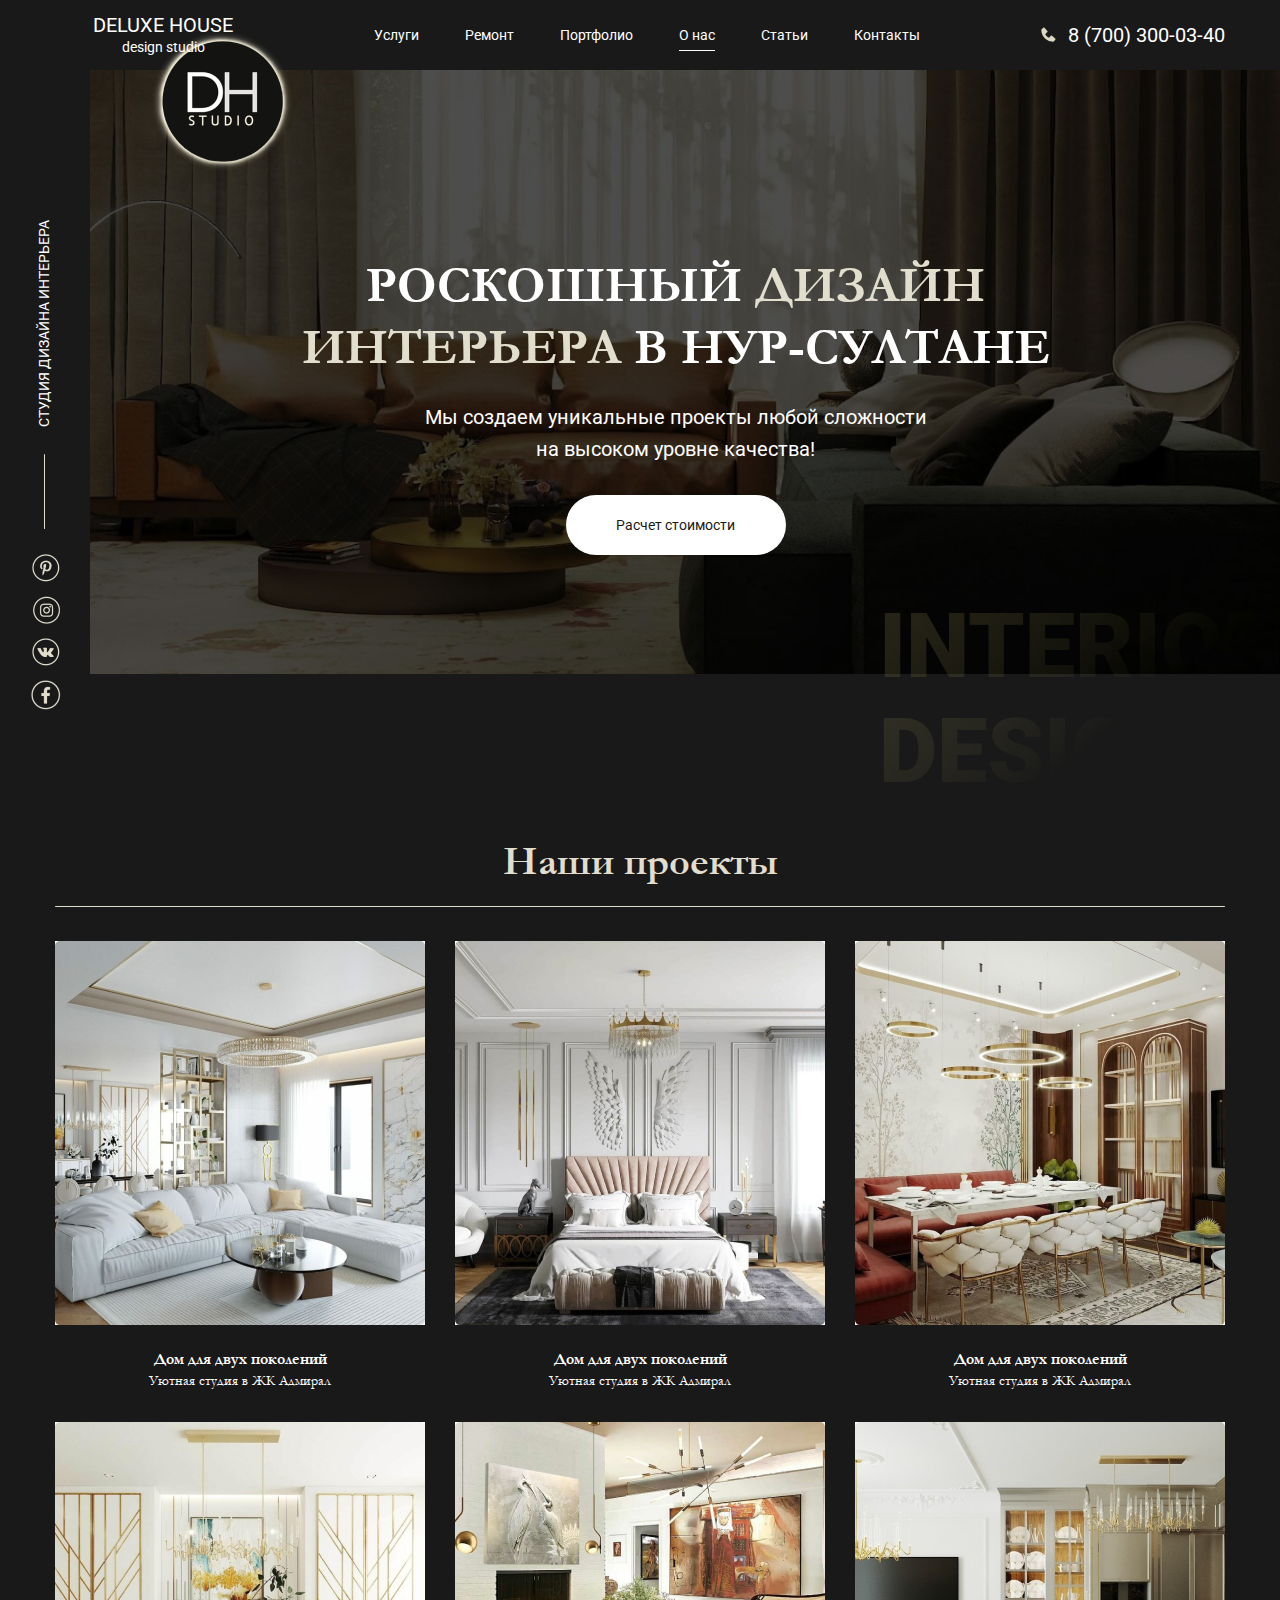
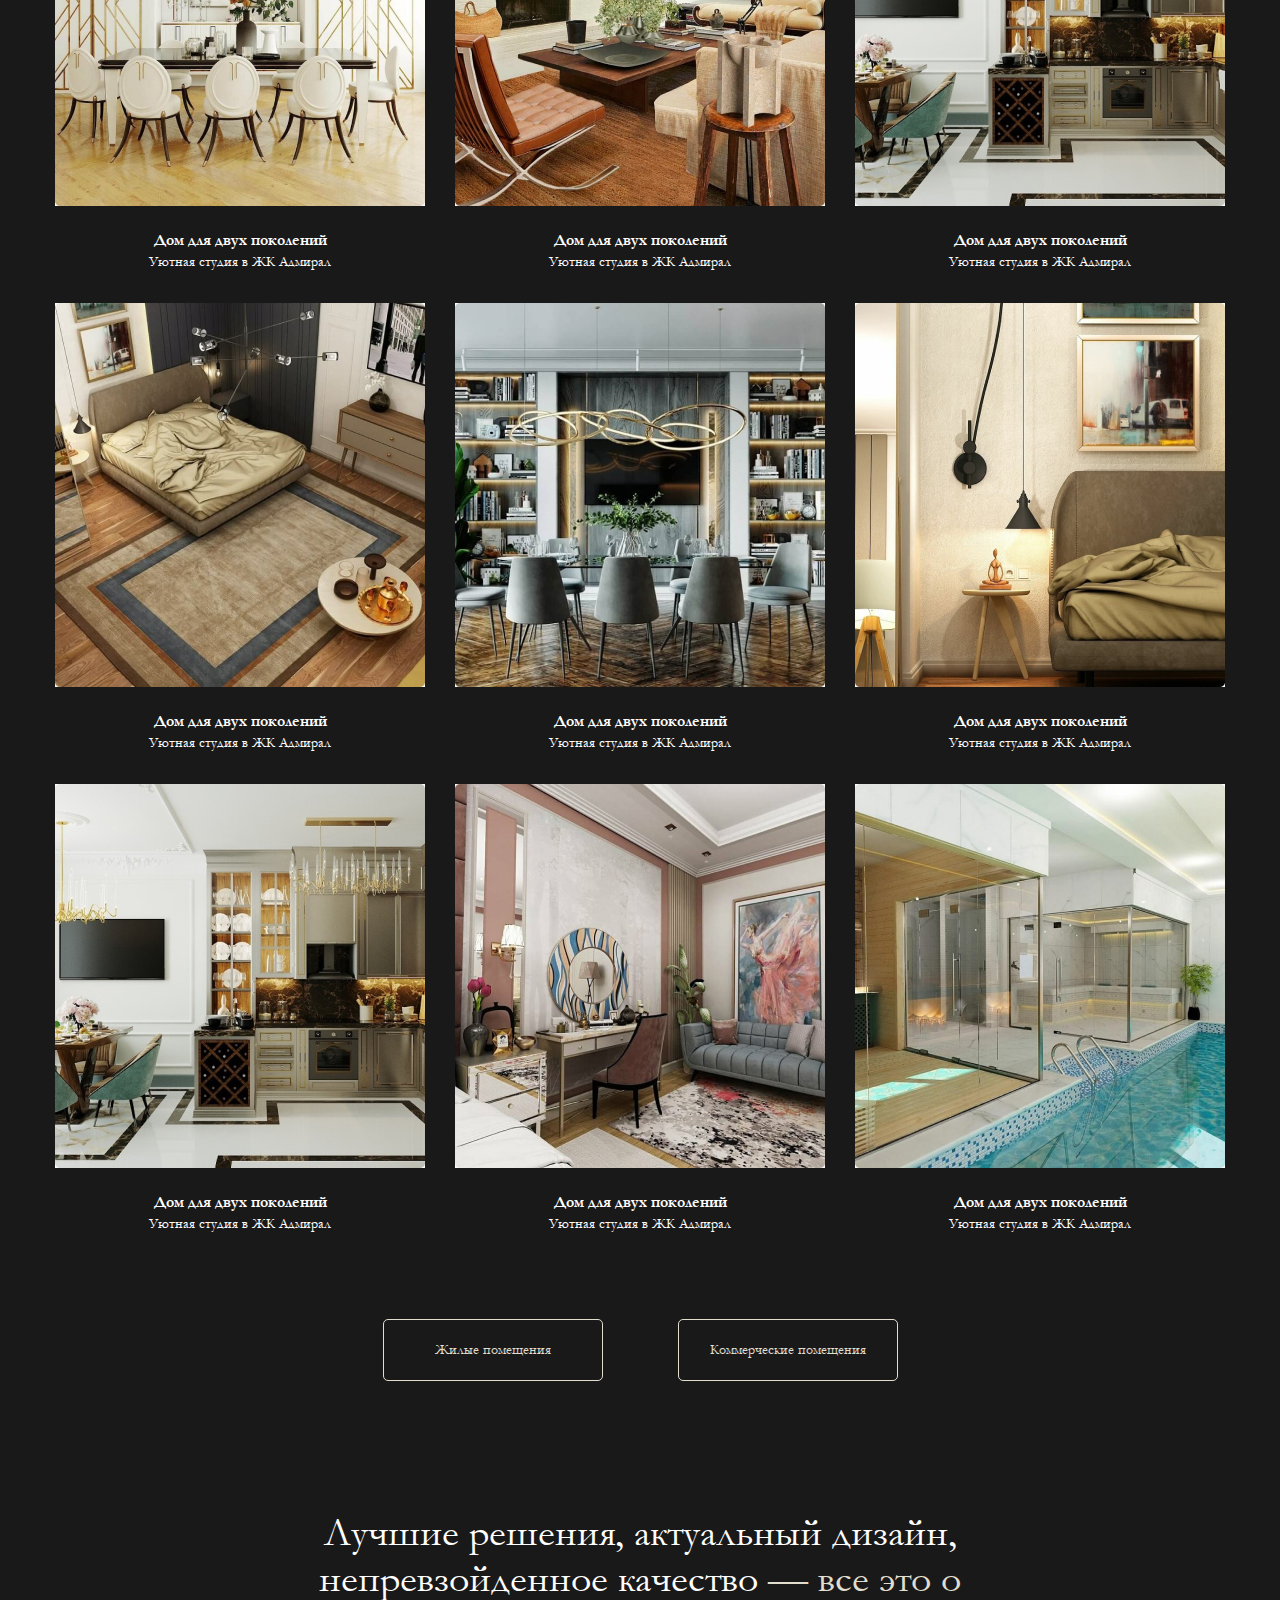
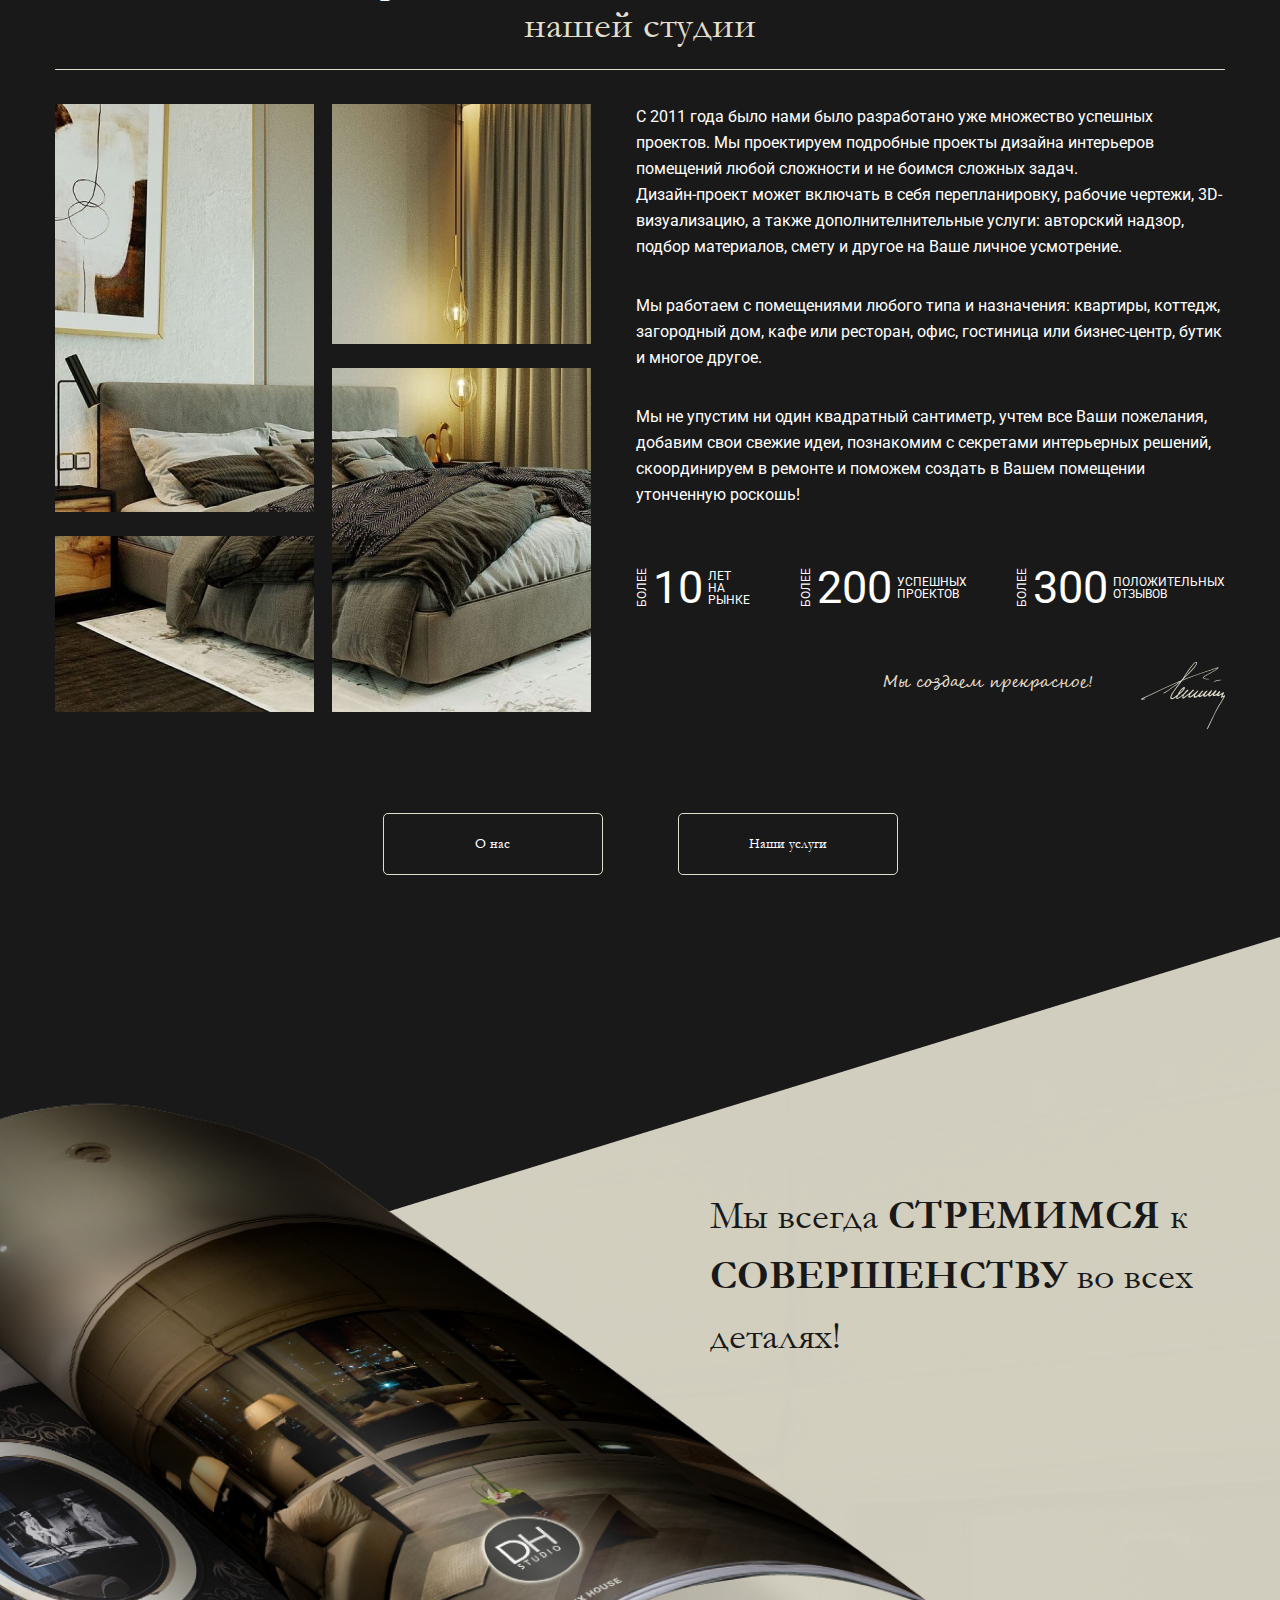
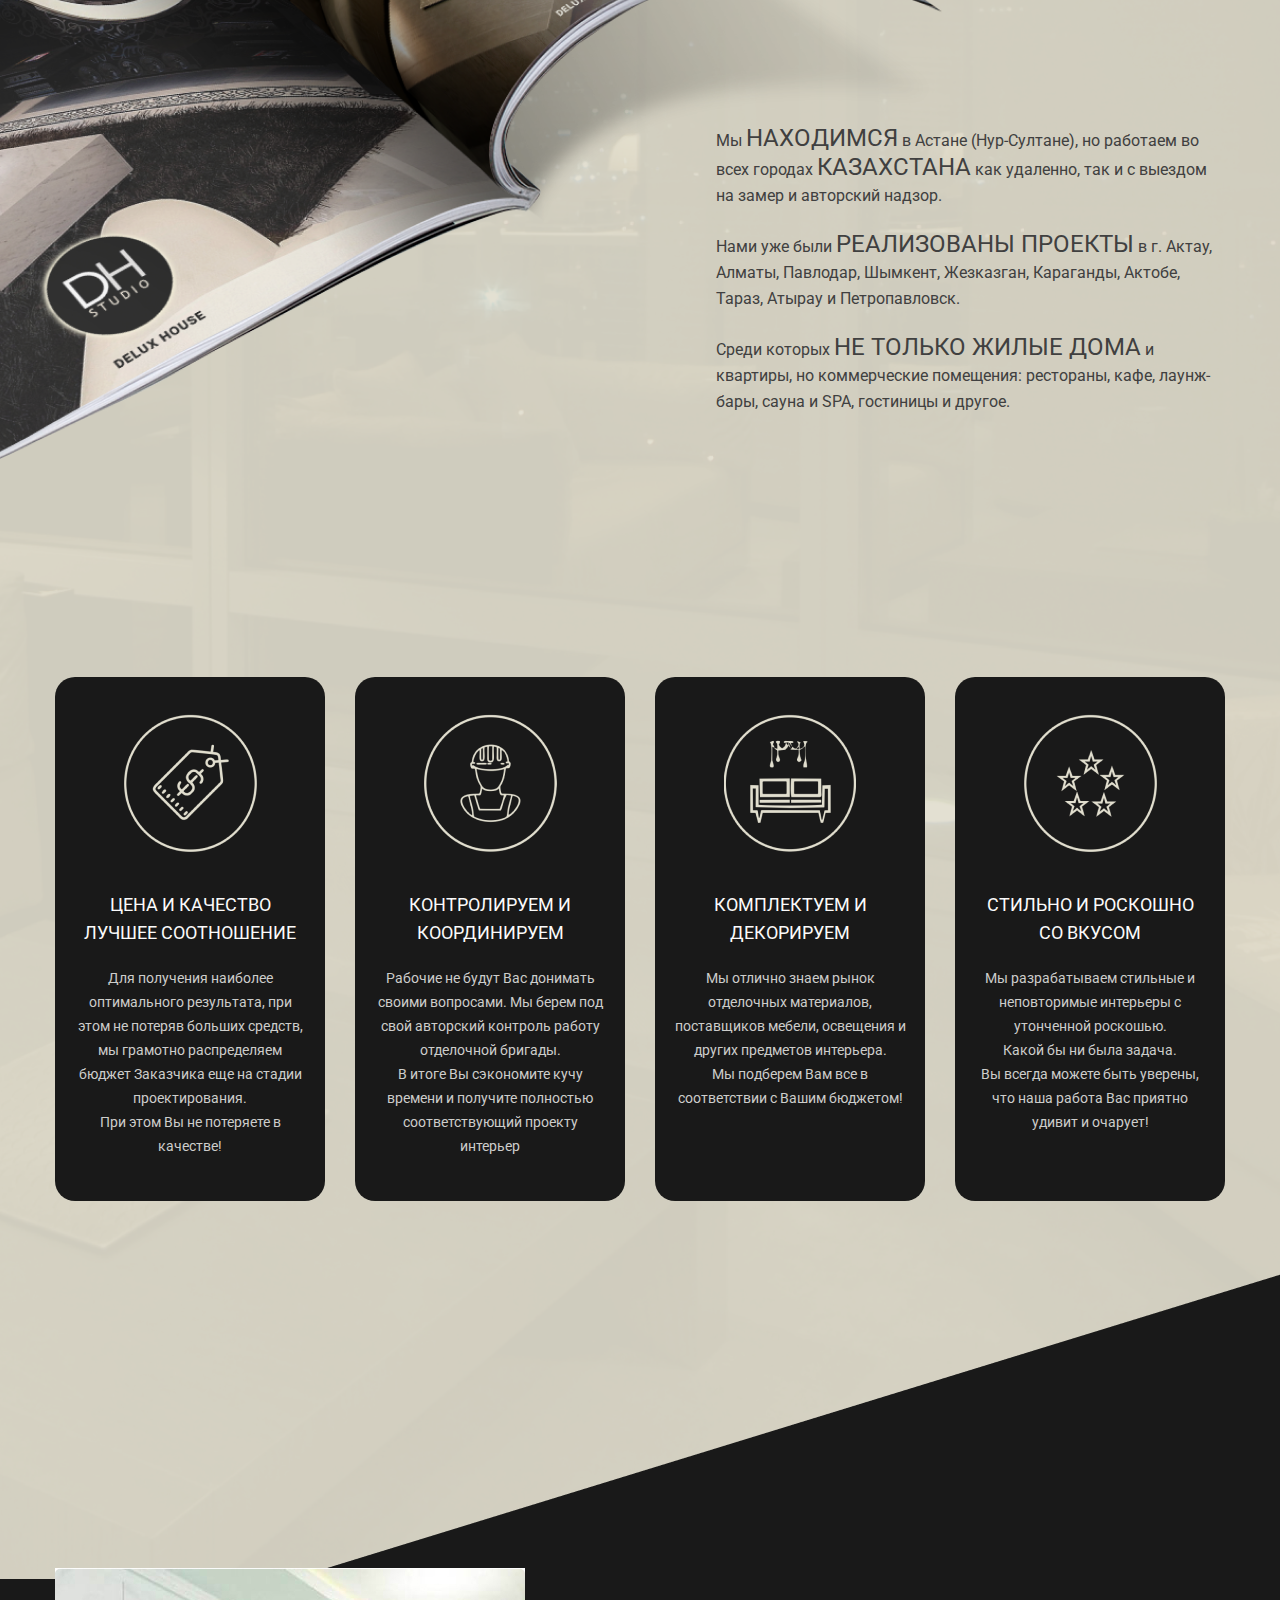
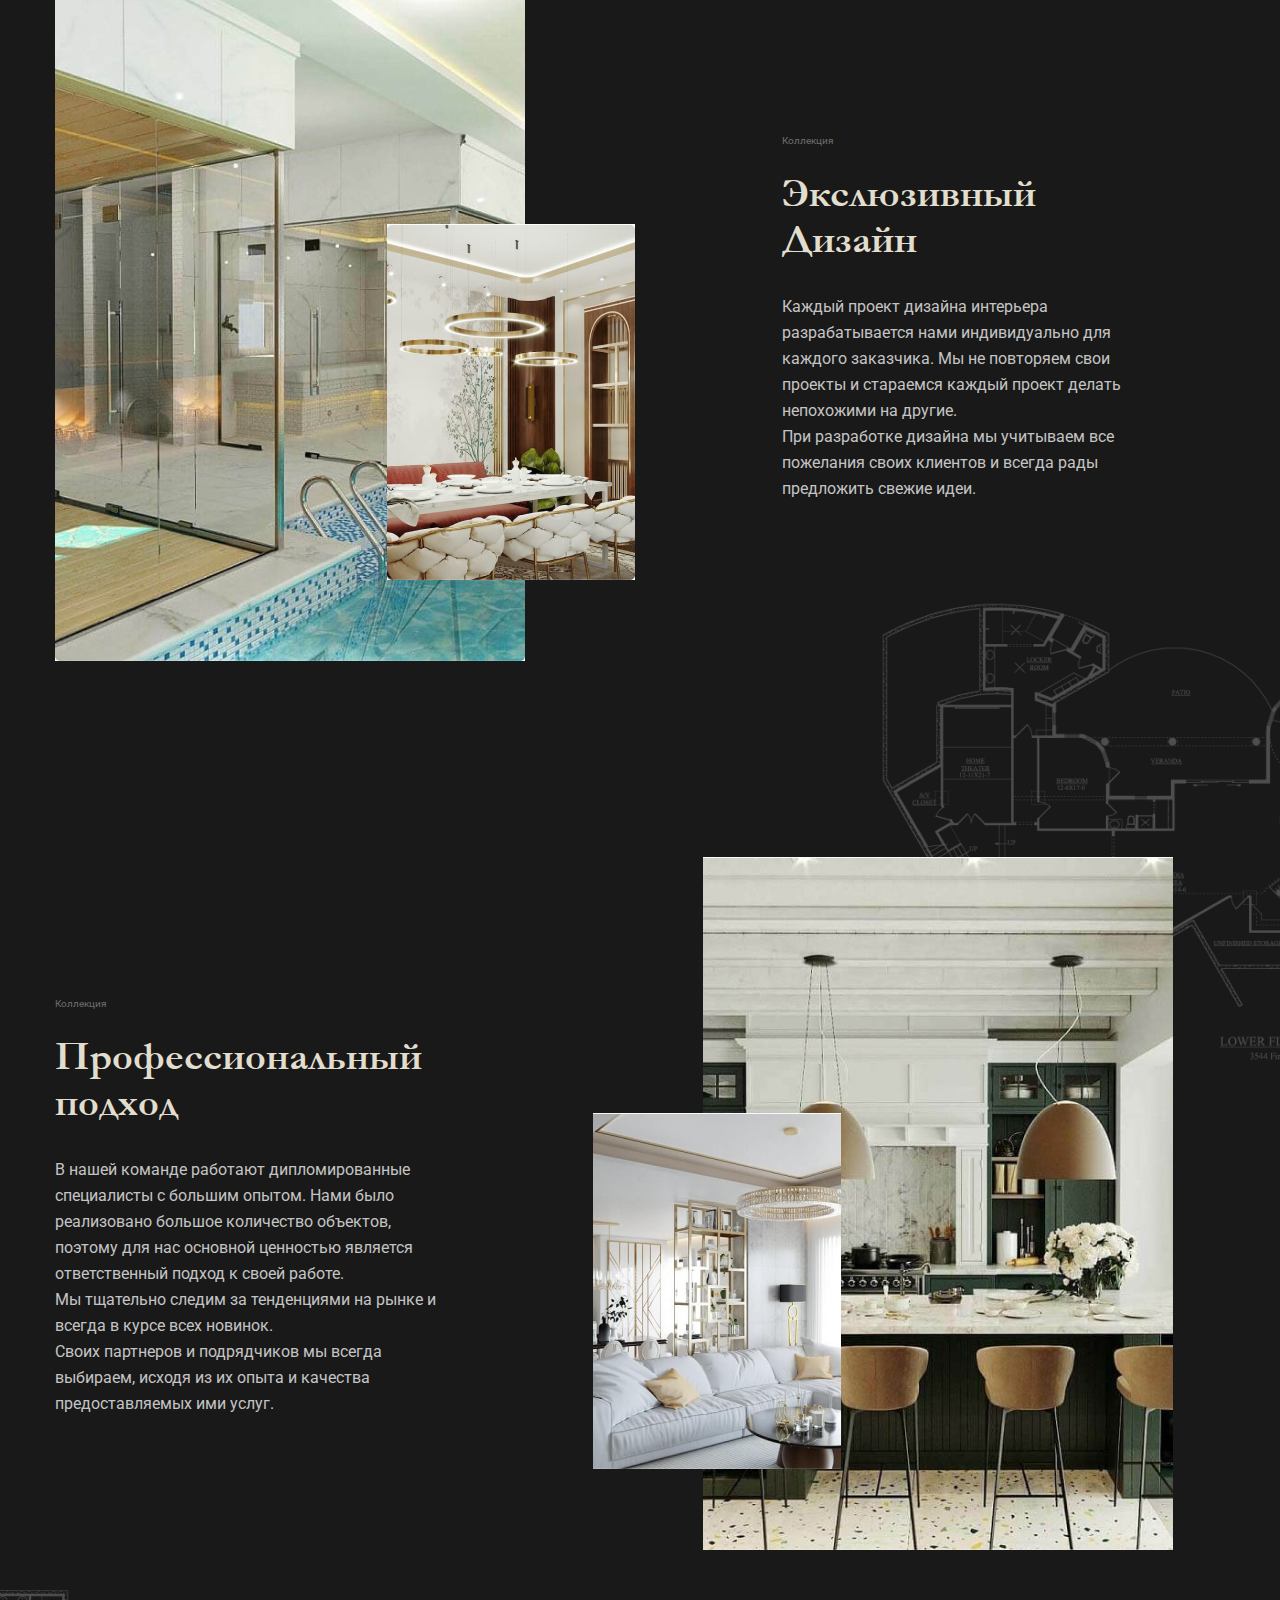
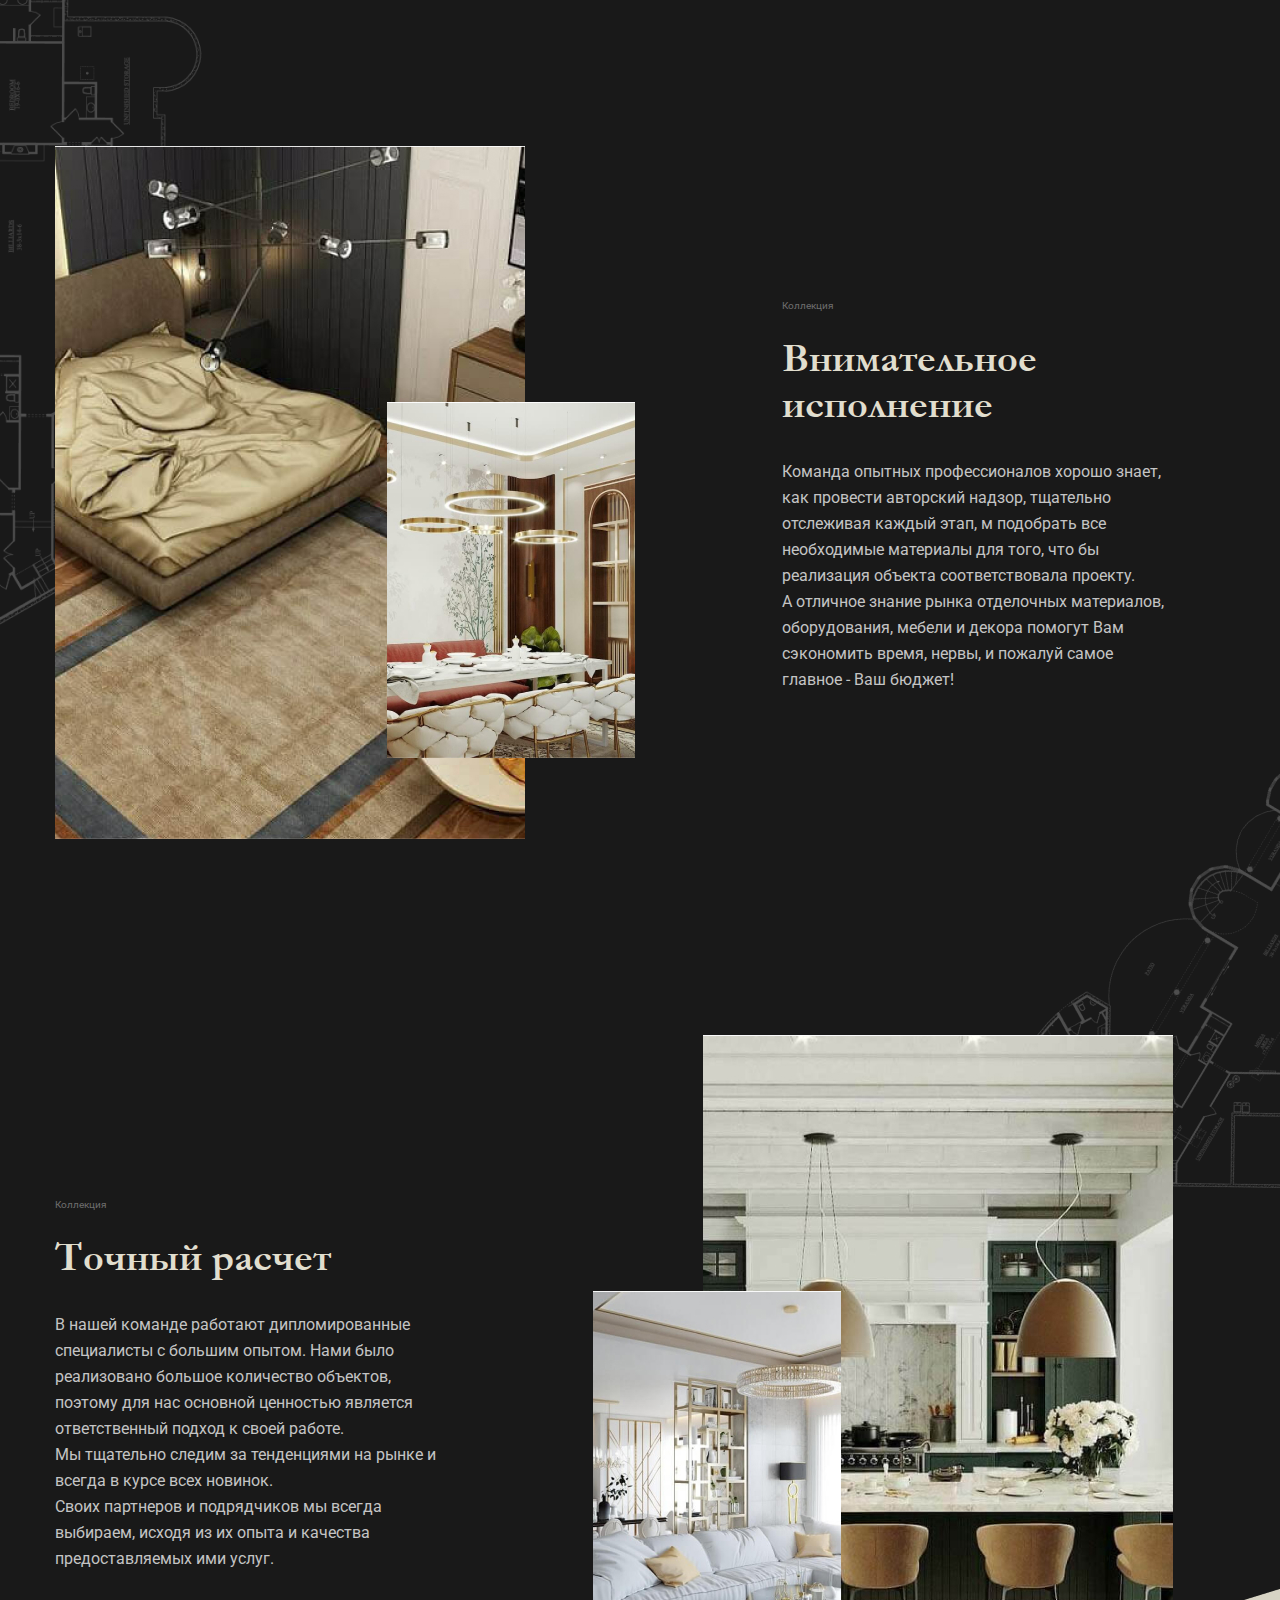
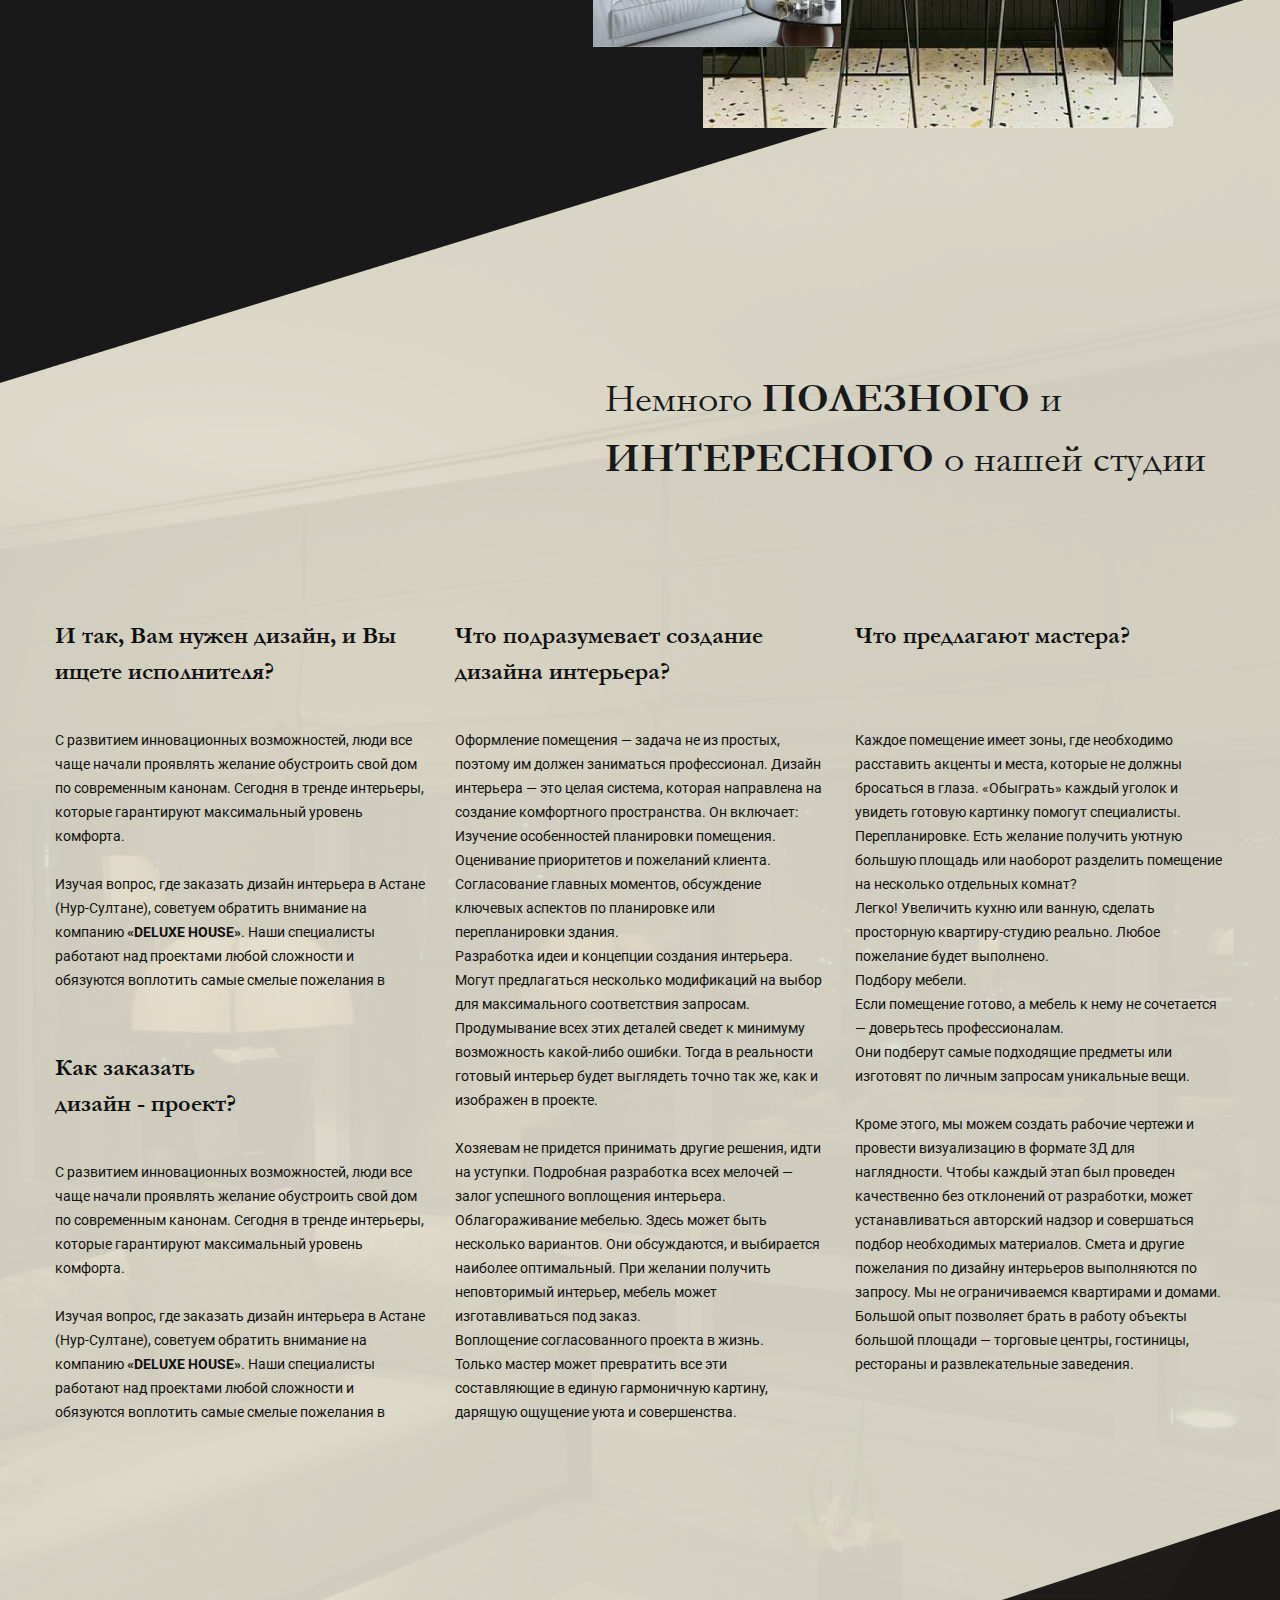
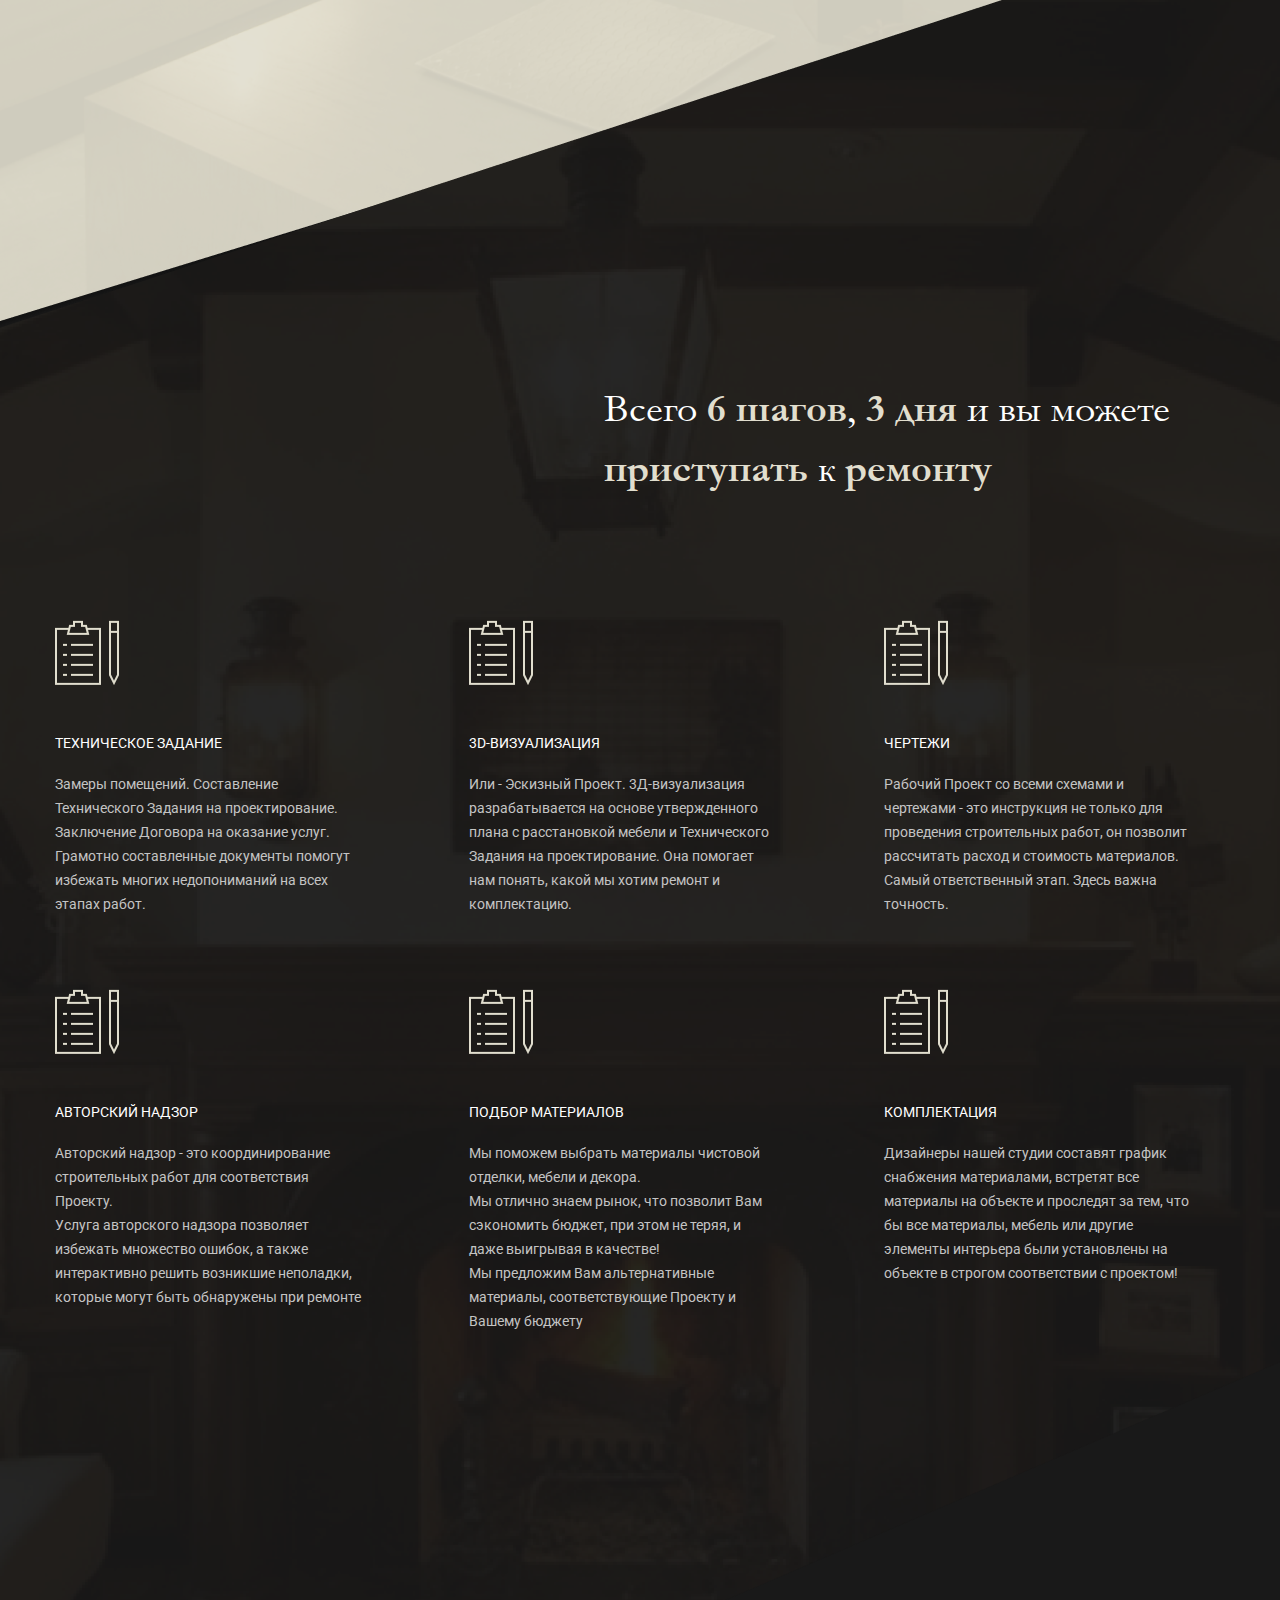
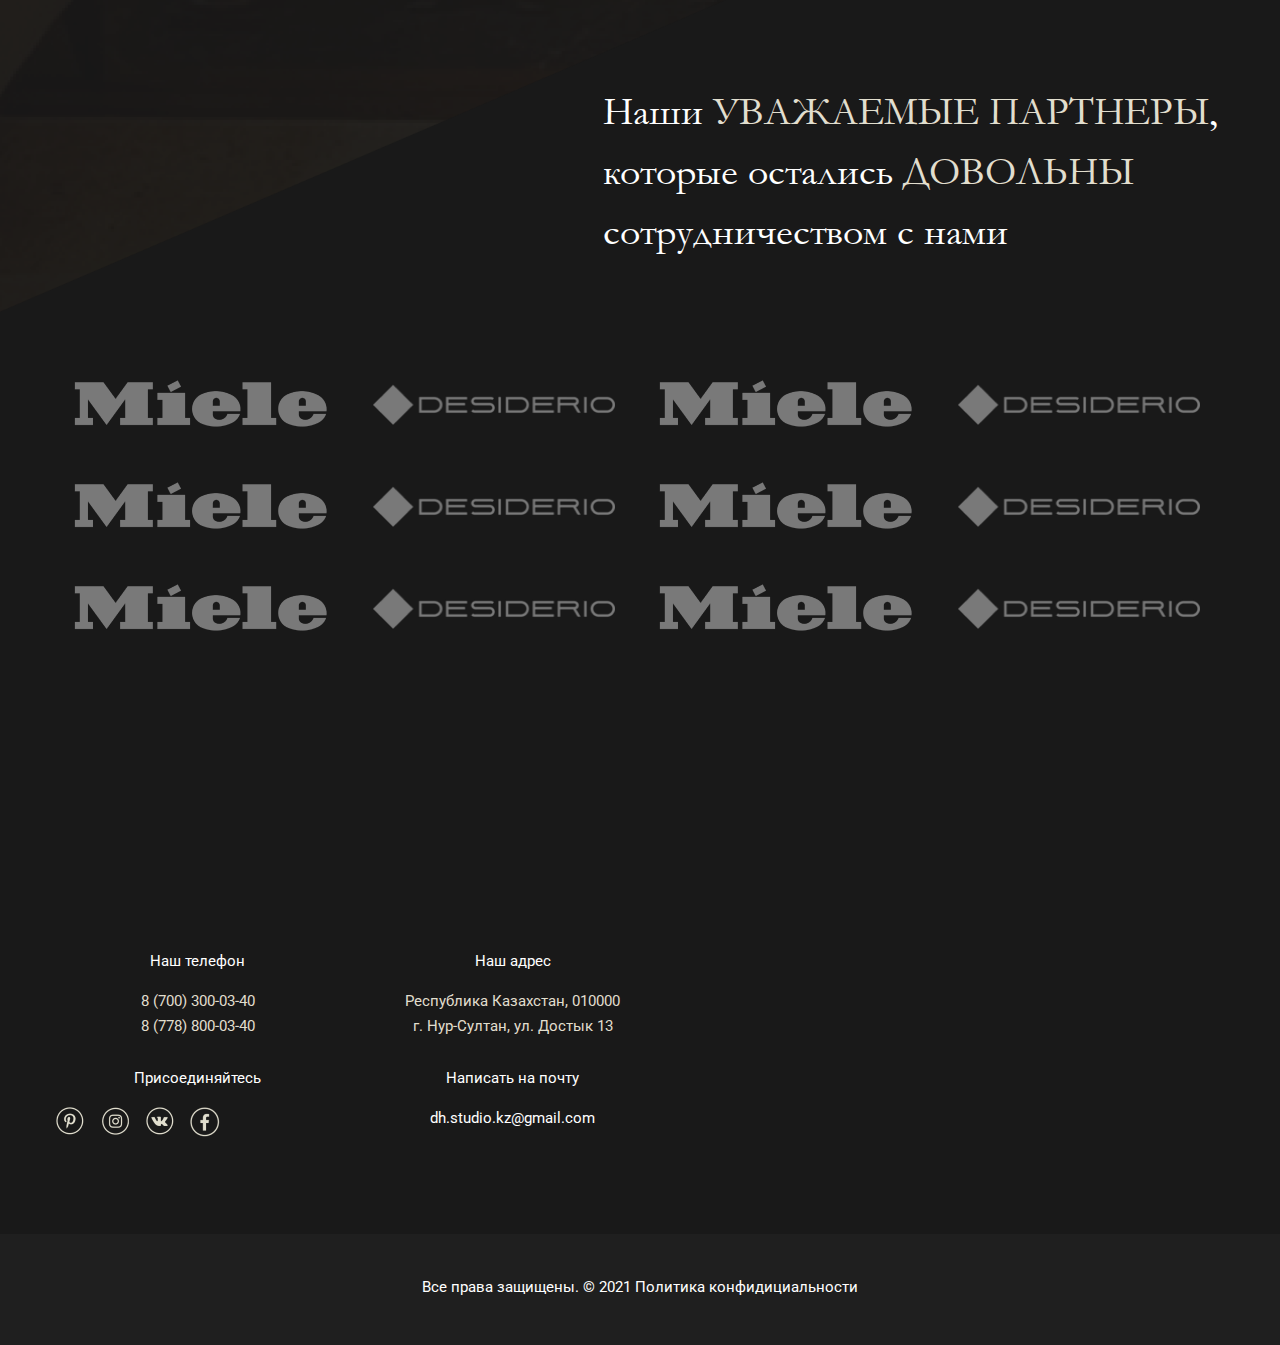
==== commit d43d223d: "add about page" ====
--- a/index.html
+++ b/index.html
@@ -168,21 +168,21 @@
 					</div>
 				</div>
 			</section>
-			<section class="about-us">
-				<div class="container">
-					<div class="about-us__title">Лучшие решения, актуальный дизайн, непревзойденное качество <span>— все это о нашей студии</span></div>
-					<div class="stripe about-us__stripe"></div>
-					<div class="about-us__inner">
-						<div class="about-us__images">
-							<div class="about-us__image">
-								<img src="/img/about_us_image_1.jpg" alt="">
-							</div>
-							<div class="about-us__image">
-								<img src="/img/about_us_image_2.jpg" alt="">
-							</div>
-						</div>
-						<div class="about-us__content">
-							<div class="about-us__text">
+			<section class="about">
+				<div class="container">
+					<div class="about__title">Лучшие решения, актуальный дизайн, непревзойденное качество <span>— все это о нашей студии</span></div>
+					<div class="stripe about__stripe"></div>
+					<div class="about__inner">
+						<div class="about__images">
+							<div class="about__image">
+								<img src="/img/about_image_1.jpg" alt="">
+							</div>
+							<div class="about__image">
+								<img src="/img/about_image_2.jpg" alt="">
+							</div>
+						</div>
+						<div class="about__content">
+							<div class="about__text">
 								<p>С 2011 года было нами было разработано уже множество успешных проектов. Мы проектируем подробные проекты дизайна интерьеров помещений любой сложности и не боимся сложных задач. <br>
 								Дизайн-проект может включать в себя перепланировку, рабочие чертежи, 3D-визуализацию, а также дополнителнительные услуги: авторский надзор, подбор материалов, смету и другое на Ваше личное усмотрение. 
 								</p>
@@ -190,32 +190,32 @@
 								</p>
 								<p>Мы не упустим ни один квадратный сантиметр, учтем все Ваши пожелания, добавим свои свежие идеи, познакомим с секретами интерьерных решений, скоординируем в ремонте и поможем создать в Вашем помещении утонченную роскошь!</p>
 							</div>
-							<div class="about-us__items">
-								<div class="about-us__item">
-									<p class="about-us__item-left">Более</p>
-									<p class="about-us__item-center">10</p>
-									<p class="about-us__item-right">лет на рынке</p>
+							<div class="about__items">
+								<div class="about__item">
+									<p class="about__item-left">Более</p>
+									<p class="about__item-center">10</p>
+									<p class="about__item-right">лет на рынке</p>
 								</div>
-								<div class="about-us__item">
-									<p class="about-us__item-left">Более</p>
-									<p class="about-us__item-center">200</p>
-									<p class="about-us__item-right">успешных проектов</p>
+								<div class="about__item">
+									<p class="about__item-left">Более</p>
+									<p class="about__item-center">200</p>
+									<p class="about__item-right">успешных проектов</p>
 								</div>
-								<div class="about-us__item">
-									<p class="about-us__item-left">Более</p>
-									<p class="about-us__item-center">300</p>
-									<p class="about-us__item-right">положительных отзывов</p>
+								<div class="about__item">
+									<p class="about__item-left">Более</p>
+									<p class="about__item-center">300</p>
+									<p class="about__item-right">положительных отзывов</p>
 								</div>
 							</div>
-							<div class="about-us__content-bottom">
+							<div class="about__content-bottom">
 								<p>Мы создаем прекрасное!</p>
-								<img class="about-us__signature" src="/img/signature.png" alt="signature">
-							</div>
-						</div>
-					</div>
-					<div class="buttons about-us__buttons">
-						<a class="btn about-us__btn" href="">О нас</a>
-						<a class="btn about-us__services" href="">Наши услуги</a>
+								<img class="about__signature" src="/img/signature.png" alt="signature">
+							</div>
+						</div>
+					</div>
+					<div class="buttons about__buttons">
+						<a class="btn about__btn" href="">О нас</a>
+						<a class="btn about__services" href="">Наши услуги</a>
 					</div>
 				</div>
 			</section>
--- a/css/style.css
+++ b/css/style.css
@@ -78,15 +78,14 @@
 
 .container{
    position: relative;
-   width: 1170px;
+   max-width: 1170px;
    margin: 0 auto;
    padding: 0;
    text-align: center;
 }
 
 .header{
-   display: block;;
-
+   display: block;
 }
 .main{
    flex: 1 0 auto;
@@ -102,6 +101,13 @@
 
 .social__list{
    margin-right: 15px;
+}
+
+.title{
+   font-family: "Garamond";
+   font-size: 40px;
+   font-weight: bold;
+   color: #E1DECE;
 }
 
 .buttons{
@@ -117,6 +123,7 @@
    text-align: center;
    border: 1px solid #E1DECE;
    border-radius: 5px;
+   background-color: inherit;
    color: #E1DECE;
    font-family: 'Garamond';
 }
@@ -285,6 +292,80 @@
    line-height: 32px;
 }
 
+.top-content{
+   position: relative;
+   width: 100%;
+}
+
+.top-content__bg{
+   position: absolute;
+   z-index: -99;
+   right: 0;
+   top: 0;
+   width: 100%;
+   height: 332px;
+}
+
+.top-content__content{
+   display: flex;
+   flex-direction: column;
+   height: 332px;
+}
+
+.top-content__subtitle{
+   flex: 0 0 auto;
+   padding-top: 130px;
+   line-height: 28px;
+}
+
+.top-content__title {
+   max-width: 800px;
+   flex: 1 0 auto;
+   font-family: "Garamond";
+   font-size: 40px;
+}
+
+.top-content__text {
+   padding-top: 128px;
+   max-width: 470px;
+   margin: 0 auto;
+   flex: 1 0 auto;
+   font-size: 14px;
+   line-height: 22px;
+}
+
+.breadcrumbs {
+   margin: 0 auto;
+   padding-bottom: 8px;
+}
+
+.breadcrumbs__list {
+   display: flex;
+}
+
+.breadcrumbs__item {
+   padding-left: 5px;
+   color: #E1DECE;
+}
+
+.breadcrumbs__item:first-child {
+   color: #9F9F9F;
+}
+
+.breadcrumbs__item::before {
+   content: '/';
+   
+}
+
+.breadcrumbs__item:first-child::before {
+   content: '';
+}
+
+.breadcrumbs__link {
+   line-height: 26px;
+}
+
+
 .cost {
    display: block;
    max-width: 220px;
@@ -307,6 +388,11 @@
    color: #E1DECE;
 }
 
+.projects__title span{
+   font-weight: bold;
+   font-size: 60px;
+}
+
 .projects__stripe{
    margin-bottom: 34px;
 }
@@ -337,7 +423,7 @@
 margin-bottom: 130px;
 }
 
-.about-us__title {
+.about__title {
    max-width: 650px;
    margin: 0 auto;
    padding-bottom: 20px;
@@ -346,46 +432,46 @@
    line-height: 46px;
 }
 
-.about-us__title span{
+.about__title span{
    color: #E1DECE;
 }
 
-.about-us__stripe{
+.about__stripe{
    margin-bottom: 34px;
 }
-.about-us__inner {
+.about__inner {
    display: flex;
    justify-content: space-between;
 }
-.about-us__images {
-   display: flex;
-}
-
-.about-us__image + .about-us__image{
+.about__images {
+   display: flex;
+}
+
+.about__image + .about__image{
    margin-left: 18px;
 }
 
-.about-us__content {
+.about__content {
    max-width: 589px;
 }
 
-.about-us__text {
+.about__text {
    text-align: left;
    margin-bottom: 53px;
 }
 
-.about-us__text>p{
+.about__text>p{
    margin-bottom: 33px;
    font-size: 16px;
    line-height: 26px;
 }
-.about-us__items {
+.about__items {
    display: flex;
    justify-content: space-between;
    margin-bottom: 48px;
 }
 
-.about-us__item {
+.about__item {
    position: relative;
    display: flex;
    flex-basis: 0;
@@ -396,7 +482,7 @@
    font-size: 12px;
 }
 
-.about-us__item-left {
+.about__item-left {
    position: absolute;
    left: 12px;
    padding: 0 7.5px;
@@ -405,32 +491,32 @@
    transform-origin: left bottom 0;
 }
 
-.about-us__item-center {
+.about__item-center {
    margin-left: 12px;
    padding-left: 5px;
    font-size: 45px;
    font-weight: medium;
 }
 
-.about-us__item-right {
+.about__item-right {
    flex-basis: 0;
    margin-left: 5px;
 }
 
-.about-us__content-bottom {
+.about__content-bottom {
    display: flex;
    justify-content: end;
    margin-bottom: 84px;
 
 }
-.about-us__content-bottom p{
+.about__content-bottom p{
    padding-top: 13px;
    font-family: 'Segoe Script';
    font-size: 16px;
    color: #E1DECE;
 }
 
-.about-us__signature {
+.about__signature {
    margin-left: 48px;
 }
 
@@ -728,9 +814,497 @@
    align-items: center;
    margin-bottom: 230px;
 }
+
 .partners__item {
    margin: -25px 0;
-
+}
+
+.projects__renovation{
+padding-top: 83px;
+margin-bottom: 174px;
+}
+
+.projects__text {
+   max-width: 750px;
+   margin: 0 auto 83px;
+   font-size: 16px;
+   line-height: 26px;
+}
+
+.projects__text p {
+   margin-bottom: 22px;
+}
+
+.projects__renovation-title{
+   font-weight: normal;
+   color: #E1DECE;
+}
+
+.payment-order {
+   margin-bottom: 133px;
+}
+
+.payment-order__title {
+   margin-bottom: 55px;
+}
+.payment-order__cols {
+   display: flex;
+   justify-content: space-between;
+}
+.payment-order__col {
+   max-width: 45%;
+   text-align: left;
+   font-size: 16px;
+}
+
+.payment-order__col p {
+   margin-bottom: 7px;
+}
+
+.payment-order__percent {
+margin-bottom: 14px;
+}
+
+.payment-order__percent span {
+font-size: 30px;
+}
+
+.term {
+   padding-bottom: 236px;
+}
+
+.term__title {
+   margin-bottom: 59px;
+}
+
+.toggle__buttons {
+   margin-bottom: 16px;
+}
+
+.toggle__standard {
+   width: 50%;
+   margin: 0;
+   border-radius: 5px 0 0 5px;
+   font-size: 16px;
+   font-weight: bold;
+}
+
+.toggle__non-standard {
+   width: 50%;
+   margin: 0;
+   border-radius: 0 5px 5px 0;
+   font-size: 16px;
+   font-weight: bold;
+}
+
+.toggle--active{
+   background-color: #fff;
+   color: #191919;
+}
+
+.term__table {
+   width: 100%;
+   border-collapse: collapse;
+   font-family: "Garamond";
+   font-size: 16px;
+   font-weight: bold;
+   color: #191919;
+   margin-bottom: 80px;
+}
+
+.term__table__non-standard {
+   display: none;
+}
+
+.term__table-tr:first-child .term__table-td {
+   padding: 51px 10px 31px;
+}
+
+.term__table-td {
+   padding: 17px;
+
+}
+.td-1 {
+   background-color: #EFEFEF;
+}
+.td-2 {
+   background-color: rgba(229, 229, 229, 0.9);
+}
+.td-3 {
+   background-color: #EFEFEF;
+}
+.td-4 {
+   background-color: rgba(229, 229, 229, 0.9);
+}
+
+.prices {
+   padding-bottom: 247px;
+}
+
+.prices__title {
+   margin-bottom: 30px;
+}
+
+.prices__stripe {
+   margin-bottom: 30px;
+}
+
+.prices__inner {
+   display: flex;
+   justify-content: space-between;
+}
+
+.prices__item {
+   display: flex;
+   flex-direction: column;
+   max-width: 270px;
+   height: 665px;
+   padding: 11px 0 13px;
+   background-color: #fff;
+   color: #191919;
+}
+
+.prices__item-title {
+   min-height: 53px;
+   margin-bottom: 13px;
+   font-size: 12px;
+   line-height: 26px;
+   background-color: #E1DECE;
+}
+
+.prices__item-title span{
+   font-size: 20px;
+   font-weight: bold;
+}
+
+.prices__item-content {
+   flex: 1 0 auto;
+   margin: 0 18px;
+}
+.prices__item-descr {
+   font-size: 8px;
+   line-height: 12px;
+   margin-bottom: 7px;
+}
+
+.prices__item-price {
+   font-size: 12px;
+   line-height: 26px;
+   margin-bottom: 20px;
+}
+
+.prices__item-price span{
+font-size: 20px;
+}
+
+.prices__item-price>span{
+font-weight: bold;
+font-size: 12px;
+}
+
+.prices__item-list-title {
+   margin-bottom: 14px;
+   font-size: 10px;
+   line-height: 12px;
+   font-weight: bold;
+}
+
+.prices__item-list {
+   text-align: left;
+   color: #000000;
+}
+
+.prices__item-list li{
+   font-size: 10px;
+   line-height: 20px;
+}
+
+.prices__item-btn {
+   display: block;
+   margin: 0 25px;
+   background-color: #191919;
+}
+
+.work{
+   padding-bottom: 121px;
+}
+
+.work__title {
+   margin-bottom: 51px;
+}
+
+.work__stripe {
+   margin-bottom: 34px;
+}
+
+.work__text{
+   padding-top: 16px;
+   text-align: left;
+   font-size: 16px;
+   line-height: 26px;
+}
+
+.work__text p{
+   margin-bottom: 22px;
+}
+
+.guarantee{
+   padding-bottom: 244px;
+}
+
+.guarantee__title{
+max-width: 1000px;
+margin: 0 auto;
+margin-bottom: 79px;
+}
+
+.guarantee__title span{
+   font-size: 60px;
+}
+
+.image-slider__image {
+   text-align: center;
+}
+
+.image-slider__image img{
+   max-width: 100%;
+}
+
+/* не работают стрелки при нажатии */
+
+.image-slider .swiper-button-prev::after,
+.image-slider .swiper-button-next::after {
+   width: 40px;
+   height: 40px;
+   padding: 10px;
+   border-radius: 50%;
+   background-color: #E1DECE;
+   font-size: 20px;
+   font-weight: bold;
+   color: #171717;
+}
+
+.image-slider .swiper-button-next::after {
+   background-color: rgba(255, 255, 255, 0.43);
+}
+
+.image-slider .swiper-pagination{
+   bottom: -40px;
+}
+
+.swiper-button-next, .swiper-button-prev {
+   width: var(--swiper-navigation-size);
+}
+
+.swiper-button-next, .swiper-rtl .swiper-button-prev {
+   right: -65px;
+}
+.swiper-button-prev, .swiper-rtl .swiper-button-next {
+   left: -65px;
+}
+
+.image-slider .swiper-pagination-bullet {
+   width: 51px;
+   height: 5px;
+   border-radius: 0;
+   background-color: #565656;
+}
+
+.swiper-pagination-bullet-active {
+   background-color: #fff;
+}
+
+.list-services__grid {
+   display: grid;
+   grid-template-columns: repeat(2, 1fr);
+   grid-template-rows: repeat(2, 1fr);
+   gap: 50px;
+}
+.list-services__grid-item {
+   text-align: left;
+}
+.list-services__grid-img {
+   margin-bottom: 51px;
+}
+.list-services__grid-title {
+   font-size: 18px;
+   font-weight: bold;
+   margin-bottom: 18px;
+}
+.list-services__grid-list {
+   line-height: 24px;
+   color: #C4C4C4;
+}
+.list-services__grid-text {
+   line-height: 24px;
+   color: #C4C4C4;
+}
+
+.list-services__grid-text p{
+margin-bottom: 18px;
+}
+
+.about-us__video{
+   padding: 81px 0 96px;
+
+}
+
+.video {
+   position: relative;
+   padding-bottom: 56.25%;
+   overflow: hidden;
+}
+.video iframe {
+   object-fit: cover;
+   position: absolute;
+   top: 0;
+   left: 0;
+   width: 100%;
+   height: 100%;
+}
+
+.about-us {
+   background: url(/img/about-us_bg.png) top center no-repeat;
+}
+
+.about-us__wrapper{
+   padding-top: 33px;
+   text-align: left;
+}
+
+.about-us__top {
+   padding: 70px 100px;
+   margin-bottom: 266px;
+   background-color: #191919;
+   font-size: 16px;
+   line-height: 26px;
+}
+
+.about-us__top p{
+   margin-bottom: 20px;
+}
+
+.about-us__center {
+   color: #191919;
+   margin-bottom: 320px;
+}
+
+.about-us__inner{
+   display: flex;
+   margin-bottom: 20px;
+}
+
+.about-us__center-img {
+   position: relative;
+   box-shadow: 0 4px 4px rgba(0, 0, 0, 0.25) ;
+   left: -150px;
+}
+
+.about-us__center-title {
+margin: 285px 0 0 -25px;
+font-size: 50px;
+line-height: 70px;
+}
+
+.about-us__center-title span {
+   font-weight: bold;
+}
+
+.about-us__center-title span>span {
+   font-size: 150px;
+}
+
+.about-us__center-text {
+   max-width: 743px;
+   margin-left: 400px;
+   font-size: 16px;
+   line-height: 26px;
+}
+
+.about-us__center-text p{
+   margin-bottom: 20px;
+}
+
+.about-us__bottom {
+   padding: 90px 110px 88px 317px;
+   background-color: #191919;
+   font-size: 16px;
+   line-height: 26px;
+}
+
+
+.about-us__bottom p{
+   margin-bottom: 20px;
+}
+
+.about-us__grid {
+   padding-top: 86px;
+}
+
+.about-us__grid-inner {
+   display: grid;
+   grid-template-columns: repeat(4, 1fr);
+   grid-template-rows: repeat(2, 1fr);
+   gap: 30px;
+   margin-bottom: 75px;
+}
+
+.about-us__grid-item {
+   width: 270px;
+   height: 478px;
+   background-color: #C4C4C4;
+}
+
+.about-us__btn {
+   margin: 0 auto;
+   margin-bottom: 160px;
+}
+
+.useful-tips {
+   padding-bottom: 177px;
+}
+
+.useful-tips__title {
+   margin-bottom: 30px;
+}
+
+.useful-tips__stripe {
+   margin-bottom: 41px;
+}
+
+
+
+.works-list {
+   padding-bottom: 205px;
+}
+
+.works-list__title {
+   margin-bottom: 30px;
+}
+
+.works-list__stripe {
+   margin-bottom: 32px;
+}
+
+.works-list__wrapper {
+   display: flex;
+}
+
+.works-list__inner {
+   flex: 1 0 auto;
+   display: flex;
+   justify-content: space-around;
+   padding: 90px 35px 30px 65px;
+   text-align: left;
+   font-family: "Garamond";
+   font-size: 18px;
+   font-weight: bold;
+   background-color: #E1DECE;
+   color: #191919;
+}
+
+.works-list__item p{
+   margin-bottom: 32px;
 }
 
 .footer{
